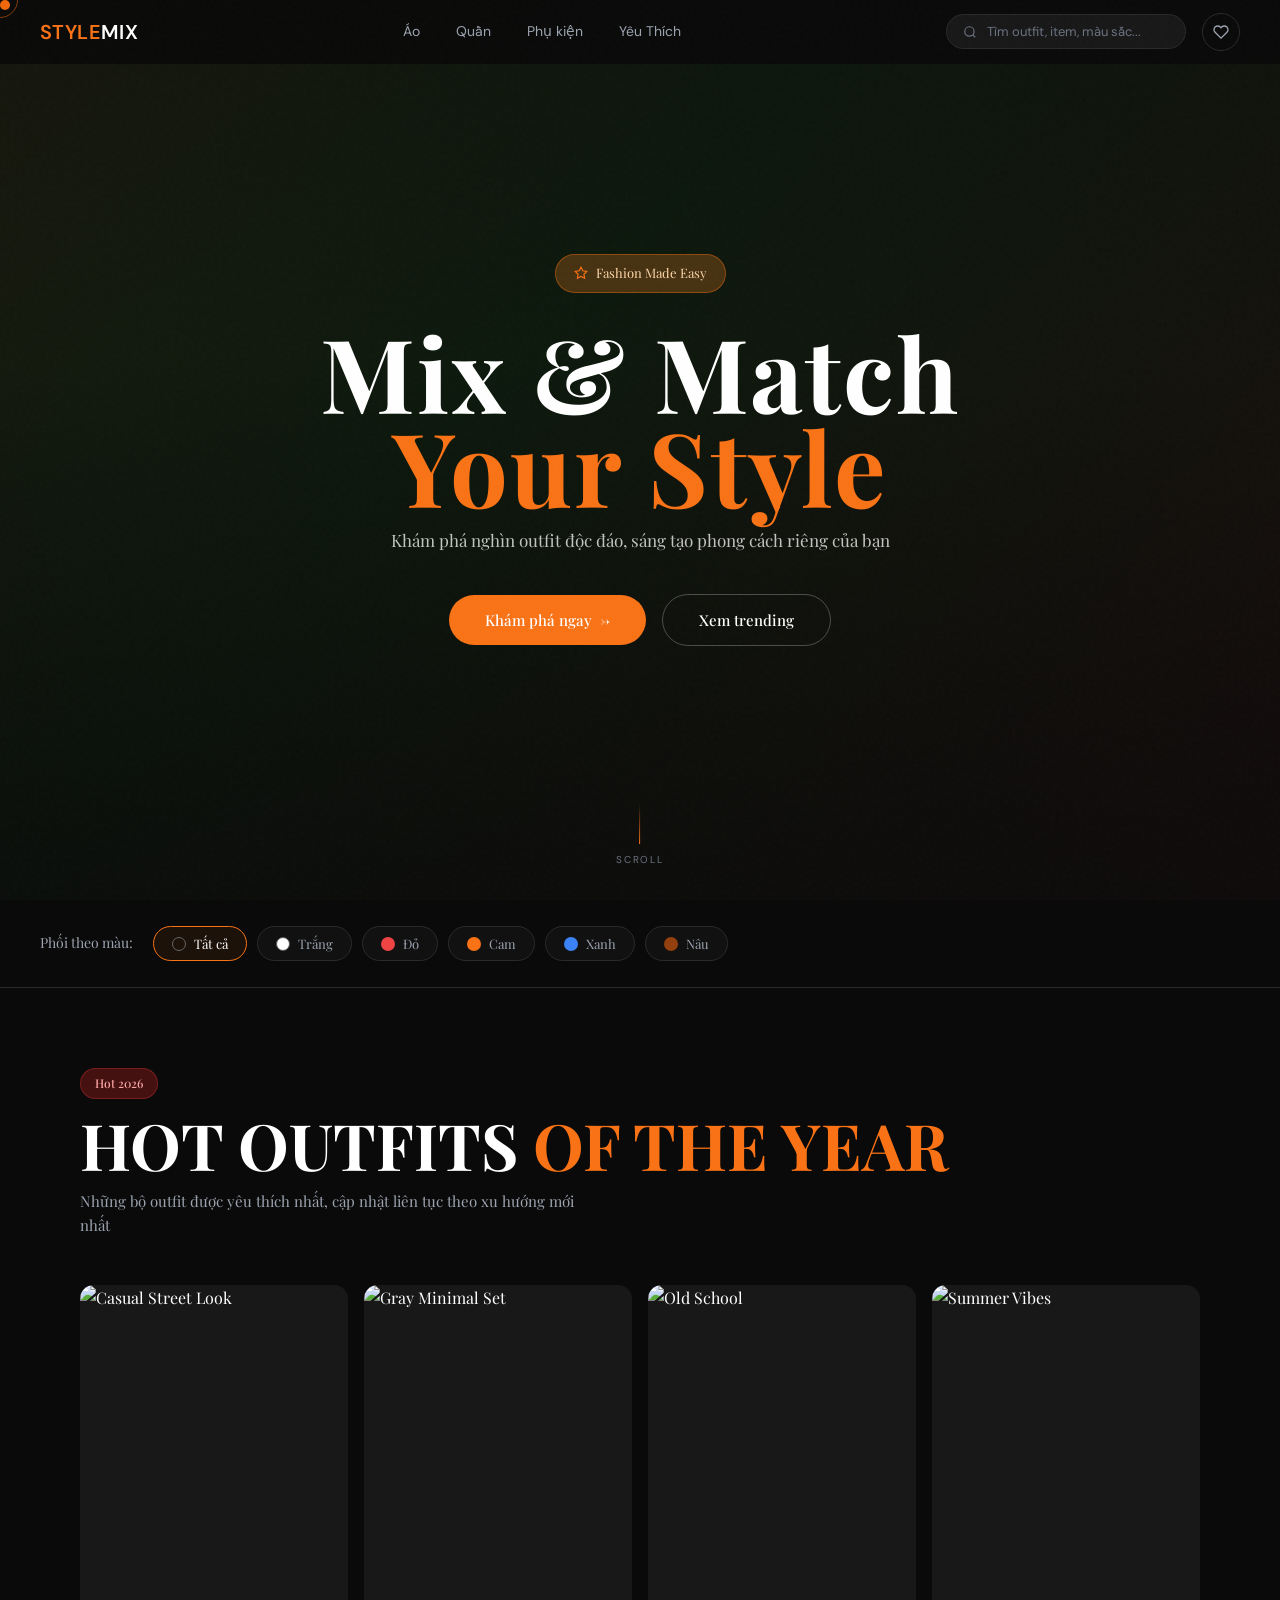
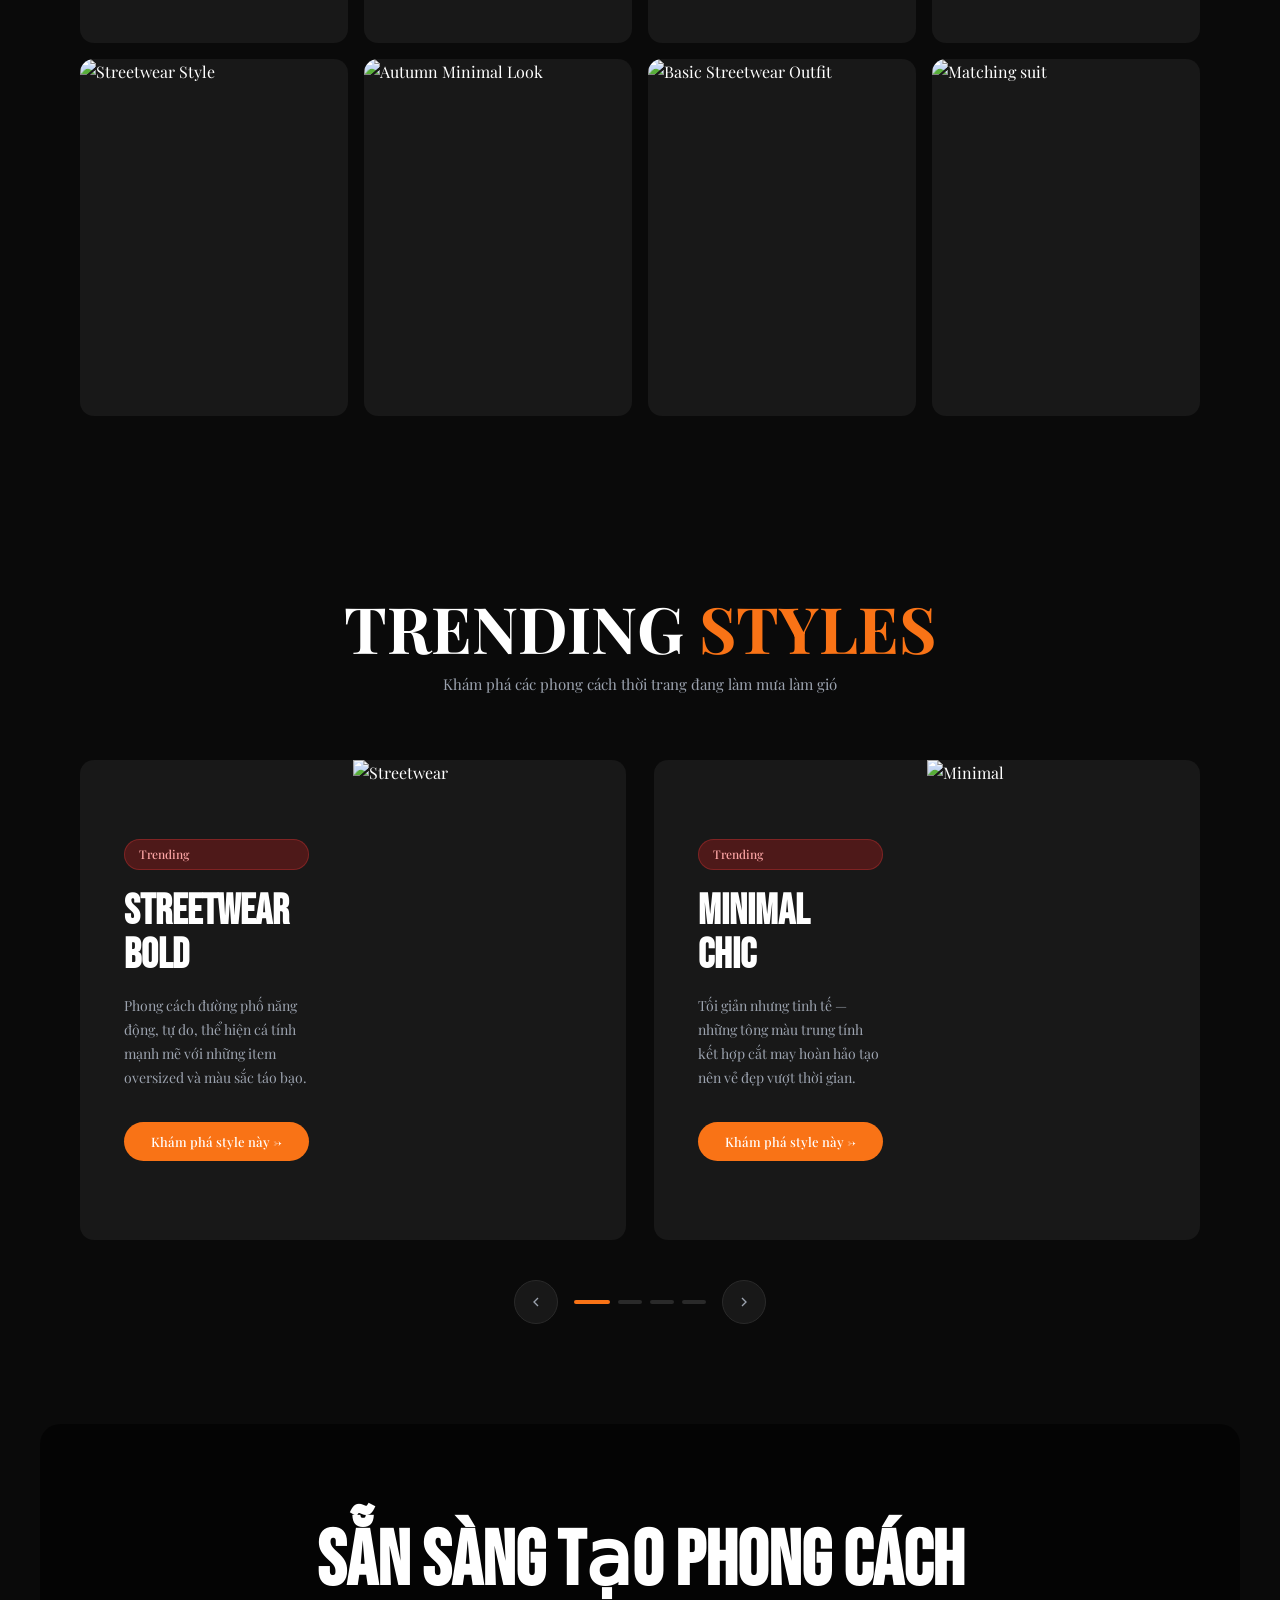
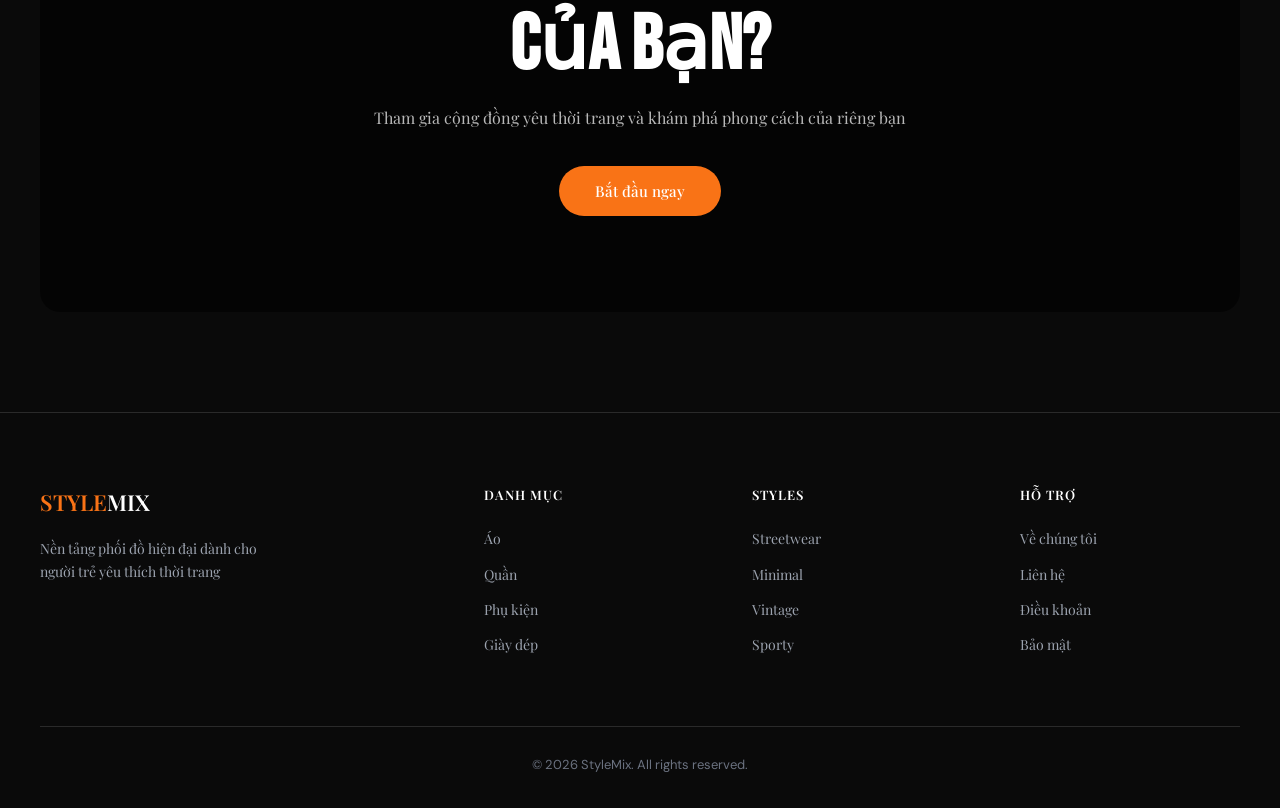
==== index.html @ b9c808af "fix: remove Hot Hits and unify catalog filtering" ====
<!DOCTYPE html>
<html lang="vi">
<head>
  <meta charset="UTF-8"/>
  <meta name="viewport" content="width=device-width, initial-scale=1.0"/>
  <title>STYLEMIX — Mix &amp; Match Your Style</title>
  <link rel="preconnect" href="https://fonts.googleapis.com"/>
  <link rel="preconnect" href="https://fonts.gstatic.com" crossorigin/>
  <link href="https://fonts.googleapis.com/css2?family=Bebas+Neue&family=Playfair+Display:ital,wght@0,400;0,700;1,400&family=DM+Sans:ital,wght@0,300;0,400;0,500;0,600;1,300&display=swap" rel="stylesheet"/>
  <link rel="stylesheet" href="./assets/css/global.css"/>
  <link rel="stylesheet" href="./assets/css/home.css"/>
</head>
<body>

  <div class="cursor" id="cursor"></div>
  <div class="cursor-follower" id="cursorFollower"></div>
  <div class="page-transition" id="pageTransition"></div>

  <div class="toast" id="toast">
    <svg width="16" height="16" fill="none" stroke="currentColor" stroke-width="2" viewBox="0 0 24 24"><polyline points="20 6 9 13 4 11"/><polyline points="4 11 9 20 20 6"/></svg>
    <span id="toastMsg">Thông báo</span>
  </div>

  <div class="modal-overlay" id="modal">
    <div class="modal">
      <div class="modal__img"><img src="" alt="" id="modalImg"/></div>
      <div class="modal__body">
        <button class="modal__close" id="modalClose">
          <svg width="16" height="16" fill="none" stroke="currentColor" stroke-width="2" viewBox="0 0 24 24"><line x1="18" y1="6" x2="6" y2="18"/><line x1="6" y1="6" x2="18" y2="18"/></svg>
        </button>
        <span class="tag tag--orange" id="modalTag"></span>
        <h2 class="modal__title" id="modalTitle"></h2>
        <p class="modal__desc" id="modalDesc"></p>
        <p class="modal__items-label">Items trong outfit</p>
        <ul class="modal__items" id="modalItems"></ul>
        <button class="btn btn--primary btn--full" id="modalSaveBtn" onclick="saveOutfitLocal(window.currentOutfit)">
          <svg width="14" height="14" fill="none" stroke="currentColor" stroke-width="2" viewBox="0 0 24 24"><path d="M19 21l-7-5-7 5V5a2 2 0 0 1 2-2h10a2 2 0 0 1 2 2z"/></svg>
          Lưu outfit này
        </button>
      </div>
    </div>
  </div>

  <nav class="nav" id="navbar">
    <a class="nav__logo" href="index.html">
      <span class="nav__logo-style">STYLE</span><span class="nav__logo-mix">MIX</span>
    </a>
    <div class="nav__links">
      <a href="./ao.html">Áo</a>
      <a href="./quan.html">Quần</a>
      <a href="./phu-kien.html">Phụ kiện</a>
      
            <a href="./yeu-thich.html">Yêu Thích</a>
    </div>
    <div class="nav__right">
      <div class="search-bar">
        <svg width="14" height="14" fill="none" stroke="currentColor" stroke-width="2" viewBox="0 0 24 24"><circle cx="11" cy="11" r="8"/><line x1="21" y1="21" x2="16.65" y2="16.65"/></svg>
        <input type="text" placeholder="Tìm outfit, item, màu sắc..."/>
      </div>
      <div class="nav__like-icon" onclick="openSavedOutfits()">
        <svg width="16" height="16" fill="none" stroke="currentColor" stroke-width="2" viewBox="0 0 24 24"><path d="M20.84 4.61a5.5 5.5 0 0 0-7.78 0L12 5.67l-1.06-1.06a5.5 5.5 0 0 0-7.78 7.78l1.06 1.06L12 21.23l7.78-7.78 1.06-1.06a5.5 5.5 0 0 0 0-7.78z"/></svg>
      </div>
    </div>
  </nav>

  <section class="hero">
    <div class="hero__bg"></div>
    <div class="hero__content">
      <div class="hero__badge reveal">
        <svg width="14" height="14" fill="none" stroke="currentColor" stroke-width="2" viewBox="0 0 24 24"><polygon points="12 2 15.09 8.26 22 9.27 17 14.14 18.18 21.02 12 17.77 5.82 21.02 7 14.14 2 9.27 8.91 8.26 12 2"/></svg>
        Fashion Made Easy
      </div>
      <h1 class="hero__title reveal" style="transition-delay:.12s">
        <span class="line-white">Mix &amp; Match</span>
        <span class="line-orange">Your Style</span>
      </h1>
      <p class="hero__sub reveal" style="transition-delay:.22s">Khám phá nghìn outfit độc đáo, sáng tạo phong cách riêng của bạn</p>
      <div class="hero__ctas reveal" style="transition-delay:.32s">
        <button class="btn btn--primary" onclick="document.getElementById('hot-outfits').scrollIntoView({behavior:'smooth'})"><span>Khám phá ngay</span><span>→</span></button>
        <button class="btn btn--ghost" onclick="document.getElementById('trending').scrollIntoView({behavior:'smooth'})">Xem trending</button>
      </div>
    </div>
    <div class="hero__scroll"><div class="hero__scroll-line"></div>Scroll</div>
  </section>

  <section class="color-filter">
    <div class="color-filter__inner reveal">
      <span class="color-filter__label">Phối theo màu:</span>
      <div class="color-filter__pills">
        <button class="color-pill active" onclick="filterColor(this,'all')"><div class="color-dot" style="background:transparent;border:1.5px solid #666"></div>Tất cả</button>
        <button class="color-pill" onclick="filterColor(this,'white')"><div class="color-dot" style="background:#fff;border:1px solid #555"></div>Trắng</button>
        <button class="color-pill" onclick="filterColor(this,'red')"><div class="color-dot" style="background:#EF4444"></div>Đỏ</button>
        <button class="color-pill" onclick="filterColor(this,'orange')"><div class="color-dot" style="background:#F97316"></div>Cam</button>
        <button class="color-pill" onclick="filterColor(this,'blue')"><div class="color-dot" style="background:#3B82F6"></div>Xanh</button>
        <button class="color-pill" onclick="filterColor(this,'brown')"><div class="color-dot" style="background:#92400E"></div>Nâu</button>
      </div>
    </div>
  </section>

  <section class="hot-outfits" id="hot-outfits">
    <div class="section-inner">
      <div class="hot-outfits__header reveal">
        <span class="tag tag--red">Hot 2026</span>
        <h2 class="section-title" style="margin-top:14px">Hot Outfits <span class="accent">of the Year</span></h2>
        <p class="section-sub">Những bộ outfit được yêu thích nhất, cập nhật liên tục theo xu hướng mới nhất</p>
      </div>
      <div class="outfit-grid" id="outfitGrid"></div>

    </div>
  </section>

  <section class="trending" id="trending">
    <div class="section-inner">
      <div class="trending__header reveal">
        <h2 class="section-title">Trending <span class="accent">Styles</span></h2>
        <p class="trending__sub">Khám phá các phong cách thời trang đang làm mưa làm gió</p>
      </div>
      <div class="trending__slider reveal">
        <div class="trending__track" id="trendingTrack">
          <div class="trending__slide">
            <div class="slide__content"><span class="tag tag--red">Trending</span><h3 class="slide__title">STREETWEAR<br/>BOLD</h3><p class="slide__desc">Phong cách đường phố năng động, tự do, thể hiện cá tính mạnh mẽ với những item oversized và màu sắc táo bạo.</p><button class="btn btn--sm" onclick="openStyleModal('streetwear')">Khám phá style này →</button></div>
            <div class="slide__img"><img src="https://cdn.tcdulichtphcm.vn/upload/4-2024/images/2024-11-28/1732785817-gu-thoi-trang-cua-son-tung-11.jpg" alt="Streetwear" loading="lazy"/></div>
          </div>
          <div class="trending__slide">
            <div class="slide__content"><span class="tag tag--red">Trending</span><h3 class="slide__title">MINIMAL<br/>CHIC</h3><p class="slide__desc">Tối giản nhưng tinh tế — những tông màu trung tính kết hợp cắt may hoàn hảo tạo nên vẻ đẹp vượt thời gian.</p><button class="btn btn--sm" onclick="openStyleModal('minimal')">Khám phá style này →</button></div>
            <div class="slide__img"><img src="https://www.stylebysavina.com/wp-content/uploads/2023/09/minimal-style.jpg" alt="Minimal" loading="lazy"/></div>
          </div>
          <div class="trending__slide">
            <div class="slide__content"><span class="tag tag--red">Trending</span><h3 class="slide__title">VINTAGE<br/>REVIVAL</h3><p class="slide__desc">Phong cách vintage hoài cổ trở lại mạnh mẽ với các hoạ tiết retro và chất liệu denim cổ điển đầy cuốn hút.</p><button class="btn btn--sm" onclick="openStyleModal('vintage')">Khám phá style này →</button></div>
            <div class="slide__img"><img src="https://media.routine.vn/prod/media/phong-cach-vintage-la-gi-2.webp" alt="Vintage" loading="lazy"/></div>
          </div>
          <div class="trending__slide">
            <div class="slide__content"><span class="tag tag--red">Trending</span><h3 class="slide__title">SPORTY<br/>LUXE</h3><p class="slide__desc">Kết hợp giữa phong cách thể thao hiện đại và luxury fashion — năng động nhưng vẫn sang trọng mọi lúc mọi nơi.</p><button class="btn btn--sm" onclick="openStyleModal('sporty')">Khám phá style này →</button></div>
            <div class="slide__img"><img src="https://down-vn.img.susercontent.com/file/vn-11134207-7r98o-m0bd0srefogf1f.webp" alt="Sporty" loading="lazy"/></div>
          </div>
        </div>
      </div>
      <div class="slider-controls reveal">
        <button class="slider-btn" onclick="slideMove(-1)"><svg width="16" height="16" fill="none" stroke="currentColor" stroke-width="2" viewBox="0 0 24 24"><polyline points="15 18 9 12 15 6"/></svg></button>
        <div class="slider-dots" id="sliderDots"></div>
        <button class="slider-btn" onclick="slideMove(1)"><svg width="16" height="16" fill="none" stroke="currentColor" stroke-width="2" viewBox="0 0 24 24"><polyline points="9 18 15 12 9 6"/></svg></button>
      </div>
    </div>
  </section>

  <div class="cta-banner">
    <div class="cta-banner__bg"></div>
    <div class="cta-banner__content reveal">
      <h2 class="cta-banner__title">Sẵn sàng tạo <span class="accent">phong cách</span><br/>của bạn?</h2>
      <p class="cta-banner__desc">Tham gia cộng đồng yêu thời trang và khám phá phong cách của riêng bạn</p>
      <button class="btn btn--primary" onclick="showToast('Chào mừng bạn đến với StyleMix!')"><span>Bắt đầu ngay</span></button>
    </div>
  </div>

  <footer class="footer" style="margin-top:100px">
    <div class="footer__inner">
      <div class="footer__grid reveal">
        <div><div class="footer__logo"><span class="accent">STYLE</span>MIX</div><p class="footer__tagline">Nền tảng phối đồ hiện đại dành cho người trẻ yêu thích thời trang</p></div>
        <div class="footer__col"><h4>Danh mục</h4><a href="./ao.html">Áo</a><a href="./quan.html">Quần</a><a href="./phu-kien.html">Phụ kiện</a><a href="#">Giày dép</a></div>
        <div class="footer__col"><h4>Styles</h4><a href="#">Streetwear</a><a href="#">Minimal</a><a href="#">Vintage</a><a href="#">Sporty</a></div>
        <div class="footer__col"><h4>Hỗ trợ</h4><a href="#">Về chúng tôi</a><a href="#">Liên hệ</a><a href="#">Điều khoản</a><a href="#">Bảo mật</a></div>
      </div>
      <div class="footer__bottom">© 2026 StyleMix. All rights reserved.</div>
    </div>
  </footer>

  <script src="./assets/js/catalog-filter.js"></script>
  <script src="./assets/js/global.js"></script>
  <script src="./assets/js/home.js"></script>
</body>
</html>
---- assets/css/global.css ----
/* =============================================================
   STYLEMIX — assets/css/global.css
   Shared variables, reset, and base components
   ============================================================= */

/* ── Google Fonts (imported via HTML <link>) ──────────────── */

/* ── CSS Variables ────────────────────────────────────────── */
:root {
    /* Colors */
    --color-orange: #F97316;
    --color-orange-light: #FB923C;
    --color-orange-dark: #EA580C;
    --color-red-tag: rgba(180, 30, 30, 0.35);

    /* Backgrounds */
    --color-bg: #0A0A0A;
    --color-bg-2: #111111;
    --color-bg-3: #181818;
    --color-bg-card: #1C1C1C;

    /* Text */
    --color-text: #FFFFFF;
    --color-text-muted: #9CA3AF;
    --color-text-dim: #6B7280;

    /* Borders */
    --color-border: #2A2A2A;
    --color-border-light: #333333;

    /* Radius */
    --radius-sm: 8px;
    --radius-md: 14px;
    --radius-lg: 20px;
    --radius-full: 9999px;

    /* Spacing */
    --nav-height: 64px;
    --section-px: 40px;
    --max-width: 1280px;

    /* Transitions */
    --ease-out: cubic-bezier(0.25, 0.46, 0.45, 0.94);
}

/* ── Reset ────────────────────────────────────────────────── */
*,
*::before,
*::after {
    margin: 0;
    padding: 0;
    box-sizing: border-box;
}

html {
    scroll-behavior: smooth;
    -webkit-text-size-adjust: 100%;
}

body {
    background: var(--color-bg);
    color: var(--color-text);
    font-family: 'DM Sans', sans-serif;
    font-size: 16px;
    line-height: 1.6;
    overflow-x: hidden;
    cursor: none;
    -webkit-font-smoothing: antialiased;
}

img,
video {
    max-width: 100%;
    height: auto;
    display: block;
}

a {
    color: inherit;
    text-decoration: none;
}

button {
    font-family: inherit;
}

ul,
ol {
    list-style: none;
}

/* ── Noise texture overlay ────────────────────────────────── */
body::before {
    content: '';
    position: fixed;
    inset: 0;
    background-image: url("data:image/svg+xml,%3Csvg viewBox='0 0 256 256' xmlns='http://www.w3.org/2000/svg'%3E%3Cfilter id='n'%3E%3CfeTurbulence type='fractalNoise' baseFrequency='0.9' numOctaves='4' stitchTiles='stitch'/%3E%3C/filter%3E%3Crect width='100%25' height='100%25' filter='url(%23n)'/%3E%3C/svg%3E");
    opacity: 0.022;
    pointer-events: none;
    z-index: 9990;
}

/* ── Custom Cursor ────────────────────────────────────────── */
.cursor {
    position: fixed;
    width: 10px;
    height: 10px;
    background: var(--color-orange);
    border-radius: 50%;
    pointer-events: none;
    z-index: 9999;
    will-change: transform;
    mix-blend-mode: difference;
}

.cursor-follower {
    position: fixed;
    width: 36px;
    height: 36px;
    border: 1.5px solid rgba(249, 115, 22, 0.5);
    border-radius: 50%;
    pointer-events: none;
    z-index: 9998;
    will-change: transform;
    transition: opacity 0.3s;
}

/* ── Page Transition ──────────────────────────────────────── */
.page-transition {
    position: fixed;
    inset: 0;
    background: var(--color-bg);
    z-index: 8000;
    transform: scaleY(0);
    transform-origin: bottom;
    pointer-events: none;
    transition: transform 0.45s var(--ease-out);
}

/* ── Toast ────────────────────────────────────────────────── */
.toast {
    position: fixed;
    bottom: 30px;
    right: 30px;
    background: var(--color-bg-3);
    border: 1px solid var(--color-orange);
    border-radius: var(--radius-md);
    padding: 14px 22px;
    font-size: 14px;
    color: var(--color-text);
    z-index: 7000;
    display: flex;
    align-items: center;
    gap: 10px;
    opacity: 0;
    transform: translateY(16px);
    transition: opacity 0.3s, transform 0.3s;
    pointer-events: none;
}

.toast.show {
    opacity: 1;
    transform: translateY(0);
    pointer-events: all;
}

.toast svg {
    color: var(--color-orange);
    flex-shrink: 0;
}

/* ── Scroll Reveal Animations ─────────────────────────────── */
.reveal {
    opacity: 0;
    transform: translateY(36px);
    transition: opacity 0.65s ease, transform 0.65s ease;
}

.reveal.visible {
    opacity: 1;
    transform: translateY(0);
    font-family: 'Playfair Display', serif;
}

.reveal-left {
    opacity: 0;
    transform: translateX(-48px);
    transition: opacity 0.65s ease, transform 0.65s ease;
}

.reveal-left.visible {
    opacity: 1;
    transform: translateX(0);
}

.reveal-right {
    opacity: 0;
    transform: translateX(48px);
    transition: opacity 0.65s ease, transform 0.65s ease;
}

.reveal-right.visible {
    opacity: 1;
    transform: translateX(0);
}

.reveal-scale {
    opacity: 0;
    transform: scale(0.93);
    transition: opacity 0.65s ease, transform 0.65s ease;
}

.reveal-scale.visible {
    opacity: 1;
    transform: scale(1);
}

/* ── Navigation ───────────────────────────────────────────── */
.nav {
    position: fixed;
    top: 0;
    left: 0;
    right: 0;
    z-index: 1000;
    height: var(--nav-height);
    padding: 0 var(--section-px);
    display: flex;
    align-items: center;
    justify-content: space-between;
    background: rgba(10, 10, 10, 0.88);
    backdrop-filter: blur(18px);
    -webkit-backdrop-filter: blur(18px);
    border-bottom: 1px solid transparent;
    transition: border-color 0.3s;
}

.nav.scrolled {
    border-bottom-color: var(--color-border);
}

.nav__logo {
    font-size: 20px;
    font-weight: 600;
    letter-spacing: 0.02em;
    cursor: pointer;
    display: flex;
}

.nav__logo-style {
    color: var(--color-orange);
}

.nav__logo-mix {
    color: var(--color-text);
}

.nav__links {
    display: flex;
    gap: 36px;
}

.nav__links a {
    color: var(--color-text-muted);
    font-size: 14px;
    font-weight: 400;
    transition: color 0.25s;
    position: relative;
}

.nav__links a::after {
    content: '';
    position: absolute;
    bottom: -4px;
    left: 0;
    width: 0;
    height: 1px;
    background: var(--color-orange);
    transition: width 0.3s;
}

.nav__links a:hover,
.nav__links a.active {
    color: var(--color-text);
}

.nav__links a:hover::after,
.nav__links a.active::after {
    width: 100%;
}

.nav__right {
    display: flex;
    align-items: center;
    gap: 16px;
}

.search-bar {
    display: flex;
    align-items: center;
    gap: 10px;
    background: var(--color-bg-3);
    border: 1px solid var(--color-border);
    border-radius: var(--radius-full);
    padding: 8px 16px;
    width: 240px;
    transition: border-color 0.25s, width 0.35s;
}

.search-bar:focus-within {
    border-color: var(--color-orange);
    width: 280px;
}

.search-bar svg {
    color: var(--color-text-dim);
    flex-shrink: 0;
}

.search-bar input {
    background: none;
    border: none;
    outline: none;
    color: var(--color-text);
    font-size: 13px;
    font-family: inherit;
    width: 100%;
}

.search-bar input::placeholder {
    color: var(--color-text-dim);
}

.nav__icon {
    width: 38px;
    height: 38px;
    display: flex;
    align-items: center;
    justify-content: center;
    border-radius: 50%;
    border: 1px solid var(--color-border);
    color: var(--color-text-muted);
    cursor: pointer;
    transition: all 0.25s;
}

.nav__icon:hover {
    border-color: var(--color-orange);
    color: var(--color-orange);
    background: rgba(249, 115, 22, 0.08);
}

/* ── Buttons ──────────────────────────────────────────────── */
.btn {
    display: inline-flex;
    align-items: center;
    justify-content: center;
    gap: 8px;
    font-family: inherit;
    font-weight: 500;
    cursor: pointer;
    border: none;
    border-radius: var(--radius-full);
    transition: all 0.3s;
    position: relative;
    overflow: hidden;
    white-space: nowrap;
}

.btn--primary {
    background: var(--color-orange);
    color: #fff;
    padding: 15px 36px;
    font-size: 15px;
}

.btn--primary::before {
    content: '';
    position: absolute;
    inset: 0;
    background: var(--color-orange-dark);
    transform: translateX(-100%);
    transition: transform 0.35s;
}

.btn--primary>* {
    position: relative;
    z-index: 1;
}

.btn--primary:hover::before {
    transform: translateX(0);
}

.btn--primary:hover {
    transform: translateY(-2px);
    box-shadow: 0 12px 40px rgba(249, 115, 22, 0.4);
}

.btn--ghost {
    background: transparent;
    color: var(--color-text);
    padding: 15px 36px;
    font-size: 15px;
    border: 1.5px solid rgba(255, 255, 255, 0.25);
}

.btn--ghost:hover {
    border-color: var(--color-orange);
    color: var(--color-orange);
    background: rgba(249, 115, 22, 0.08);
}

.btn--outline {
    background: transparent;
    color: var(--color-text);
    padding: 13px 32px;
    font-size: 14px;
    border: 1.5px solid var(--color-border);
}

.btn--outline:hover {
    border-color: var(--color-orange);
    color: var(--color-orange);
    background: rgba(249, 115, 22, 0.06);
}

.btn--sm {
    background: var(--color-orange);
    color: #fff;
    padding: 11px 24px;
    font-size: 13px;
}

.btn--sm:hover {
    background: var(--color-orange-dark);
    transform: translateY(-2px);
    box-shadow: 0 8px 24px rgba(249, 115, 22, 0.35);
}

.btn--full {
    width: 100%;
}

/* ── Tags / Pills ─────────────────────────────────────────── */
.tag {
    display: inline-flex;
    align-items: center;
    gap: 6px;
    font-size: 12px;
    font-weight: 500;
    padding: 5px 14px;
    border-radius: var(--radius-full);
}

.tag--orange {
    background: rgba(249, 115, 22, 0.15);
    border: 1px solid rgba(249, 115, 22, 0.35);
    color: var(--color-orange-light);
}

.tag--red {
    background: rgba(180, 30, 30, 0.35);
    border: 1px solid rgba(200, 50, 50, 0.4);
    color: #FCA5A5;
}

.tag--dark {
    background: rgba(60, 35, 15, 0.7);
    border: 1px solid rgba(120, 70, 30, 0.5);
    color: #D4A07A;
}

/* ── Section Utilities ────────────────────────────────────── */
.section-inner {
    max-width: var(--max-width);
    margin: 0 auto;
    padding: 0 var(--section-px);
}

.section-title {
    font-family: 'Playfair Display', serif;
    font-size: clamp(30px, 5vw, 72px);
    line-height: 1;
    margin-bottom: 12px;
    text-transform: uppercase
}

.section-title .accent {
    color: var(--color-orange);
}

.section-sub {
    font-size: 15px;
    color: var(--color-text-muted);
    font-weight: 300;
    max-width: 520px;
}

/* ── Outfit Card ──────────────────────────────────────────── */
.outfit-card {
    border-radius: var(--radius-md);
    overflow: hidden;
    position: relative;
    aspect-ratio: 3 / 4;
    cursor: pointer;
    background: var(--color-bg-3);
}

.outfit-card__img {
    width: 100%;
    height: 100%;
    object-fit: cover;
    transition: transform 0.6s var(--ease-out);
}

.outfit-card:hover .outfit-card__img {
    transform: scale(1.07);
}

.outfit-card__overlay {
    position: absolute;
    inset: 0;
    background: linear-gradient(to top, rgba(0, 0, 0, 0.82) 0%, transparent 58%);
    opacity: 0;
    transition: opacity 0.35s;
    display: flex;
    flex-direction: column;
    justify-content: flex-end;
    padding: 20px;
    gap: 4px;
}

.outfit-card:hover .outfit-card__overlay {
    opacity: 1;
}

.outfit-card__tag {
    display: inline-block;
    background: rgba(249, 115, 22, 0.3);
    border: 1px solid rgba(249, 115, 22, 0.5);
    color: #FED7AA;
    font-size: 11px;
    padding: 3px 10px;
    border-radius: var(--radius-full);
    width: fit-content;
}

.outfit-card__name {
    font-size: 14px;
    font-weight: 500;
    color: #fff;
    transform: translateY(10px);
    transition: transform 0.3s 0.05s;
}

.outfit-card:hover .outfit-card__tag,
.outfit-card:hover .outfit-card__name {
    transform: translateY(0);
}

.outfit-card__like {
    position: absolute;
    top: 14px;
    right: 14px;
    width: 34px;
    height: 34px;
    background: rgba(0, 0, 0, 0.55);
    border-radius: 50%;
    display: flex;
    align-items: center;
    justify-content: center;
    cursor: pointer;
    opacity: 0;
    transform: scale(0.8);
    transition: all 0.25s;
    border: 1px solid rgba(255, 255, 255, 0.12);
}

.outfit-card:hover .outfit-card__like {
    opacity: 1;
    transform: scale(1);
}

.outfit-card__like:hover {
    background: rgba(249, 115, 22, 0.6);
    border-color: var(--color-orange);
}

.outfit-card__like.liked svg {
    fill: var(--color-orange);
    stroke: var(--color-orange);
}

/* ── Modal ────────────────────────────────────────────────── */
.modal-overlay {
    position: fixed;
    inset: 0;
    background: rgba(0, 0, 0, 0.88);
    z-index: 2000;
    display: flex;
    align-items: center;
    justify-content: center;
    padding: 20px;
    opacity: 0;
    pointer-events: none;
    transition: opacity 0.35s;
    backdrop-filter: blur(10px);
}

.modal-overlay.open {
    opacity: 1;
    pointer-events: all;
}

.modal {
    background: var(--color-bg-2);
    border: 1px solid var(--color-border);
    border-radius: var(--radius-lg);
    width: min(900px, 100%);
    max-height: 90vh;
    overflow-y: auto;
    display: grid;
    grid-template-columns: 1fr 1fr;
    position: relative;
    transform: scale(0.92) translateY(16px);
    transition: transform 0.35s var(--ease-out);
}

.modal-overlay.open .modal {
    transform: scale(1) translateY(0);
}

.modal__img {
    border-radius: var(--radius-lg) 0 0 var(--radius-lg);
    overflow: hidden;
    min-height: 480px;
}

.modal__img img {
    width: 100%;
    height: 100%;
    object-fit: cover;
}

.modal__body {
    padding: 44px 40px;
    display: flex;
    flex-direction: column;
}

.modal__close {
    position: absolute;
    top: 16px;
    right: 16px;
    width: 36px;
    height: 36px;
    background: var(--color-bg-3);
    border: 1px solid var(--color-border);
    border-radius: 50%;
    display: flex;
    align-items: center;
    justify-content: center;
    cursor: pointer;
    transition: all 0.25s;
    color: var(--color-text-muted);
}

.modal__close:hover {
    border-color: var(--color-orange);
    color: var(--color-orange);
}

.modal__title {
    font-family: 'Playfair Display', serif;
    font-size: 38px;
    line-height: 1.1;
    margin: 16px 0 12px;
}

.modal__desc {
    font-size: 14px;
    color: var(--color-text-muted);
    line-height: 1.75;
    font-weight: 300;
    margin-bottom: 28px;
}

.modal__items-label {
    font-size: 11px;
    color: var(--color-text-dim);
    text-transform: uppercase;
    letter-spacing: 0.12em;
    margin-bottom: 12px;
}

.modal__items {
    display: flex;
    flex-direction: column;
    gap: 10px;
    margin-bottom: 32px;
}

.modal__item {
    display: flex;
    align-items: center;
    gap: 10px;
    font-size: 13px;
    color: var(--color-text-muted);
}

.modal__item::before {
    content: '';
    width: 6px;
    height: 6px;
    background: var(--color-orange);
    border-radius: 50%;
    flex-shrink: 0;
}

/* ── Footer ───────────────────────────────────────────────── */
.footer {
    background: var(--color-bg);
    padding: 72px var(--section-px) 32px;
    border-top: 1px solid var(--color-border);
}

.footer__inner {
    max-width: 1200px;
    margin: 0 auto;
}

.footer__grid {
    display: grid;
    grid-template-columns: 1.8fr 1fr 1fr 1fr;
    gap: 48px;
    margin-bottom: 56px;
}

.footer__logo {
    font-size: 22px;
    font-weight: 600;
    margin-bottom: 16px;
    display: flex;
}

.footer__logo .accent {
    color: var(--color-orange);
}

.footer__tagline {
    font-size: 14px;
    color: var(--color-text-muted);
    line-height: 1.7;
    font-weight: 300;
    max-width: 240px;
}

.footer__col h4 {
    font-size: 13px;
    font-weight: 600;
    text-transform: uppercase;
    letter-spacing: 0.08em;
    color: var(--color-text);
    margin-bottom: 22px;
}

.footer__col a {
    display: block;
    font-size: 14px;
    color: var(--color-text-muted);
    margin-bottom: 13px;
    font-weight: 300;
    transition: color 0.25s;
}

.footer__col a:hover {
    color: var(--color-text);
}

.footer__bottom {
    border-top: 1px solid var(--color-border);
    padding-top: 28px;
    text-align: center;
    font-size: 13px;
    color: var(--color-text-dim);
}

/* ── Responsive ───────────────────────────────────────────── */
@media (max-width: 1024px) {
    .footer__grid {
        grid-template-columns: 1fr 1fr;
    }

    .modal {
        grid-template-columns: 1fr;
    }

    .modal__img {
        border-radius: var(--radius-lg) var(--radius-lg) 0 0;
        min-height: 320px;
    }
}

@media (max-width: 768px) {
    :root {
        --section-px: 20px;
    }

    .nav__links {
        display: none;
    }

    .search-bar {
        width: 180px;
    }

    .footer__grid {
        grid-template-columns: 1fr;
    }
}
/* ── Like Badge on nav ────────────────────────────────────── */
.nav__like-icon {
    width: 38px; height: 38px;
    display: flex; align-items: center; justify-content: center;
    border-radius: 50%;
    border: 1px solid var(--color-border);
    color: var(--color-text-muted);
    cursor: pointer;
    transition: all 0.25s;
    position: relative;
}
.nav__like-icon:hover {
    border-color: var(--color-orange);
    color: var(--color-orange);
    background: rgba(249,115,22,0.08);
}
.like-badge {
    position: absolute; top: -6px; right: -6px;
    width: 18px; height: 18px;
    background: var(--color-orange);
    color: #fff;
    font-size: 10px; font-weight: 700;
    border-radius: 50%;
    display: flex; align-items: center; justify-content: center;
    line-height: 1;
}

/* ── Filter Chip Bar ──────────────────────────────────────── */
.color-filter-bar {
    padding: 14px var(--section-px) 0;
    border-bottom: 1px solid var(--color-border);
}
.color-filter-bar__inner {
    max-width: var(--max-width);
    margin: 0 auto;
    display: flex;
    align-items: center;
    gap: 8px;
    flex-wrap: wrap;
    padding-bottom: 14px;
}
.color-filter-bar__label {
    font-size: 12px;
    color: var(--color-text-dim);
    text-transform: uppercase;
    letter-spacing: 0.08em;
    margin-right: 4px;
    flex-shrink: 0;
}
.filter-chips-scroll {
    display: flex; gap: 8px; flex-wrap: wrap;
}
#colorFilterBar {
    display: flex; gap: 8px; flex-wrap: wrap;
}
.filter-chip {
    display: inline-flex;
    align-items: center;
    gap: 7px;
    background: var(--color-bg-3);
    border: 1px solid var(--color-border);
    border-radius: var(--radius-full);
    padding: 7px 14px;
    font-size: 12px;
    font-family: inherit;
    color: var(--color-text-muted);
    cursor: pointer;
    transition: all 0.2s;
    white-space: nowrap;
}
.filter-chip:hover {
    border-color: var(--color-orange);
    color: var(--color-text);
}
.filter-chip.active {
    background: rgba(249,115,22,0.12);
    border-color: var(--color-orange);
    color: var(--color-orange);
    font-weight: 500;
}
.filter-chip__dot {
    width: 12px; height: 12px;
    border-radius: 50%;
    flex-shrink: 0;
    display: inline-block;
}

/* ── Modal Save Button saved state ───────────────────────── */
.btn--primary.saved {
    background: rgba(249,115,22,0.12) !important;
    border: 1px solid var(--color-orange) !important;
    color: var(--color-orange) !important;
}
.btn--primary.saved::before { display: none; }

/* ── outfit-card__like always visible on mobile ───────────── */
@media (max-width: 768px) {
    .outfit-card__like { opacity: 1 !important; transform: scale(1) !important; }
}

.catalog-message{grid-column:1/-1;padding:32px 16px;text-align:center;color:var(--color-text-muted)}
.catalog-message .btn{margin-top:16px}
[hidden]{display:none!important}
---- assets/css/home.css ----
/* =============================================================
   STYLEMIX — assets/css/home.css
   Styles specific to index.html (homepage)
   ============================================================= */

/* ── Hero ─────────────────────────────────────────────────── */
.hero {
    height: 100vh;
    position: relative;
    display: flex;
    align-items: center;
    justify-content: center;
    overflow: hidden;
}

.hero__bg {
    position: absolute;
    inset: 0;
    background: linear-gradient(135deg, #1a1a0e 0%, #0d1a0d 40%, #1a0d0d 100%);
    z-index: 0;
}

.hero__bg::before {
    content: '';
    position: absolute;
    inset: 0;
    background: url('https://assets.vogue.com/photos/615cb9788b6ad31d46ef2976/master/w_2560%2Cc_limit/00_story.jpg') center / cover no-repeat;
    opacity: 0.35;
}

.hero__bg::after {
    content: '';
    position: absolute;
    inset: 0;
    background: linear-gradient(to bottom, rgba(10, 10, 10, 0.25) 0%, rgba(10, 10, 10, 0.05) 40%, rgba(10, 10, 10, 0.75) 100%);
}

.hero__content {
    position: relative;
    z-index: 1;
    text-align: center;
    max-width: 900px;
    padding: 0 24px;
}

.hero__badge {
    display: inline-flex;
    align-items: center;
    gap: 8px;
    background: rgba(180, 100, 30, 0.35);
    border: 1px solid rgba(249, 115, 22, 0.4);
    border-radius: var(--radius-full);
    padding: 8px 18px;
    font-size: 13px;
    color: #FED7AA;
    margin-bottom: 32px;
    backdrop-filter: blur(8px);
}

.hero__badge svg {
    color: var(--color-orange);
}

.hero__title {
    font-family: 'Bebas Neue', sans-serif;
    font-size: clamp(72px, 8vw, 140px);
    line-height: 0.92;
    letter-spacing: 0.02em;
    margin-bottom: 14px;
}

.hero__title .line-white {
    color: #fff;
    display: block;
}

.hero__title .line-orange {
    color: var(--color-orange);
    display: block;
}

.hero__sub {
    font-size: 17px;
    color: rgba(255, 255, 255, 0.75);
    line-height: 1.6;
    max-width: 500px;
    margin: 0 auto 40px;
    font-weight: 300;
}

.hero__ctas {
    display: flex;
    align-items: center;
    justify-content: center;
    gap: 16px;
    flex-wrap: wrap;
}

.hero__scroll {
    position: absolute;
    bottom: 32px;
    left: 50%;
    transform: translateX(-50%);
    z-index: 1;
    display: flex;
    flex-direction: column;
    align-items: center;
    gap: 8px;
    color: var(--color-text-dim);
    font-size: 10px;
    letter-spacing: 0.18em;
    text-transform: uppercase;
}

.hero__scroll-line {
    width: 1px;
    height: 40px;
    background: linear-gradient(to bottom, transparent, var(--color-orange));
    animation: scrollPulse 1.8s ease infinite;
}

@keyframes scrollPulse {

    0%,
    100% {
        opacity: 0.3;
        transform: scaleY(0.5);
        transform-origin: top;
    }

    50% {
        opacity: 1;
        transform: scaleY(1);
    }
}

/* ── Color Filter Bar ─────────────────────────────────────── */
.color-filter {
    background: var(--color-bg);
    padding: 26px var(--section-px);
    border-bottom: 1px solid var(--color-border);
}

.color-filter__inner {
    max-width: var(--max-width);
    margin: 0 auto;
    display: flex;
    align-items: center;
    gap: 20px;
    flex-wrap: wrap;
}

.color-filter__label {
    font-size: 14px;
    color: var(--color-text-muted);
    white-space: nowrap;
}

.color-filter__pills {
    display: flex;
    gap: 10px;
    flex-wrap: wrap;
}

.color-pill {
    display: flex;
    align-items: center;
    gap: 8px;
    padding: 8px 18px;
    border-radius: var(--radius-full);
    border: 1.5px solid var(--color-border);
    background: var(--color-bg-2);
    cursor: pointer;
    font-size: 13px;
    color: var(--color-text-muted);
    transition: all 0.25s;
    font-family: inherit;
}

.color-pill:hover,
.color-pill.active {
    border-color: var(--color-orange);
    color: var(--color-text);
    background: rgba(249, 115, 22, 0.08);
}

.color-dot {
    width: 14px;
    height: 14px;
    border-radius: 50%;
    flex-shrink: 0;
}

/* ── Hot Outfits Section ──────────────────────────────────── */
.hot-outfits {
    padding: 80px var(--section-px);
}

.hot-outfits__header {
    margin-bottom: 48px;
}

.outfit-grid {
    display: grid;
    grid-template-columns: repeat(4, 1fr);
    gap: 16px;
}

.view-more {
    text-align: center;
    margin-top: 48px;
}

/* ── Trending Slider ──────────────────────────────────────── */
.trending {
    padding: 100px var(--section-px);
}

.trending__header {
    text-align: center;
    margin-bottom: 64px;
}

.trending__sub {
    font-size: 15px;
    color: var(--color-text-muted);
    font-weight: 300;
    margin-top: 10px;
}

.trending__slider {
    position: relative;
    overflow: hidden;
}

.trending__track {
    display: flex;
    gap: 28px;
    transition: transform 0.5s var(--ease-out);
}

.trending__slide {
    flex: 0 0 calc(50% - 14px);
    display: grid;
    grid-template-columns: 1fr 1fr;
    border-radius: var(--radius-md);
    overflow: hidden;
    min-height: 480px;
    background: var(--color-bg-3);
}

.slide__content {
    padding: 48px 44px;
    display: flex;
    flex-direction: column;
    justify-content: center;
}

.slide__title {
    font-family: 'Bebas Neue', sans-serif;
    font-size: 42px;
    line-height: 1.05;
    margin: 20px 0 16px;
    color: #fff;
}

.slide__desc {
    font-size: 14px;
    color: var(--color-text-muted);
    line-height: 1.7;
    font-weight: 300;
    margin-bottom: 32px;
}

.slide__img {
    overflow: hidden;
}

.slide__img img {
    width: 100%;
    height: 100%;
    object-fit: cover;
    transition: transform 0.6s ease;
}

.trending__slide:hover .slide__img img {
    transform: scale(1.05);
}

.slider-controls {
    display: flex;
    align-items: center;
    justify-content: center;
    gap: 16px;
    margin-top: 40px;
}

.slider-btn {
    width: 44px;
    height: 44px;
    border-radius: 50%;
    background: var(--color-bg-3);
    border: 1px solid var(--color-border);
    color: var(--color-text-muted);
    cursor: pointer;
    display: flex;
    align-items: center;
    justify-content: center;
    transition: all 0.25s;
}

.slider-btn:hover {
    border-color: var(--color-orange);
    color: var(--color-orange);
    background: rgba(249, 115, 22, 0.08);
}

.slider-dots {
    display: flex;
    gap: 8px;
    align-items: center;
}

.slider-dot {
    width: 24px;
    height: 4px;
    border-radius: 2px;
    background: var(--color-border);
    cursor: pointer;
    transition: all 0.3s;
}

.slider-dot.active {
    background: var(--color-orange);
    width: 36px;
}

/* ── CTA Banner ───────────────────────────────────────────── */
.cta-banner {
    position: relative;
    overflow: hidden;
    margin: 0 var(--section-px);
    border-radius: var(--radius-lg);
}

.cta-banner__bg {
    position: absolute;
    inset: 0;
    background: url('https://images.unsplash.com/photo-1483985988355-763728e1935b?w=1400&q=80') center / cover no-repeat;
}

.cta-banner__bg::after {
    content: '';
    position: absolute;
    inset: 0;
    background: rgba(0, 0, 0, 0.58);
}

.cta-banner__content {
    position: relative;
    z-index: 1;
    text-align: center;
    padding: 96px 40px;
}

.cta-banner__title {
    font-family: 'Bebas Neue', sans-serif;
    font-size: clamp(42px, 6vw, 80px);
    line-height: 1.1;
    margin-bottom: 16px;
}

.cta-banner__desc {
    font-size: 16px;
    color: rgba(255, 255, 255, 0.72);
    margin-bottom: 36px;
    font-weight: 300;
}

/* ── Responsive ───────────────────────────────────────────── */
@media (max-width: 1024px) {
    .outfit-grid {
        grid-template-columns: repeat(2, 1fr);
    }

    .trending__slide {
        flex: 0 0 calc(80% - 14px);
    }
}

@media (max-width: 768px) {
    .hero__title {
        font-size: clamp(52px, 12vw, 80px);
    }

    .trending__slide {
        grid-template-columns: 1fr;
    }

    .cta-banner {
        margin: 0 var(--section-px);
    }
}
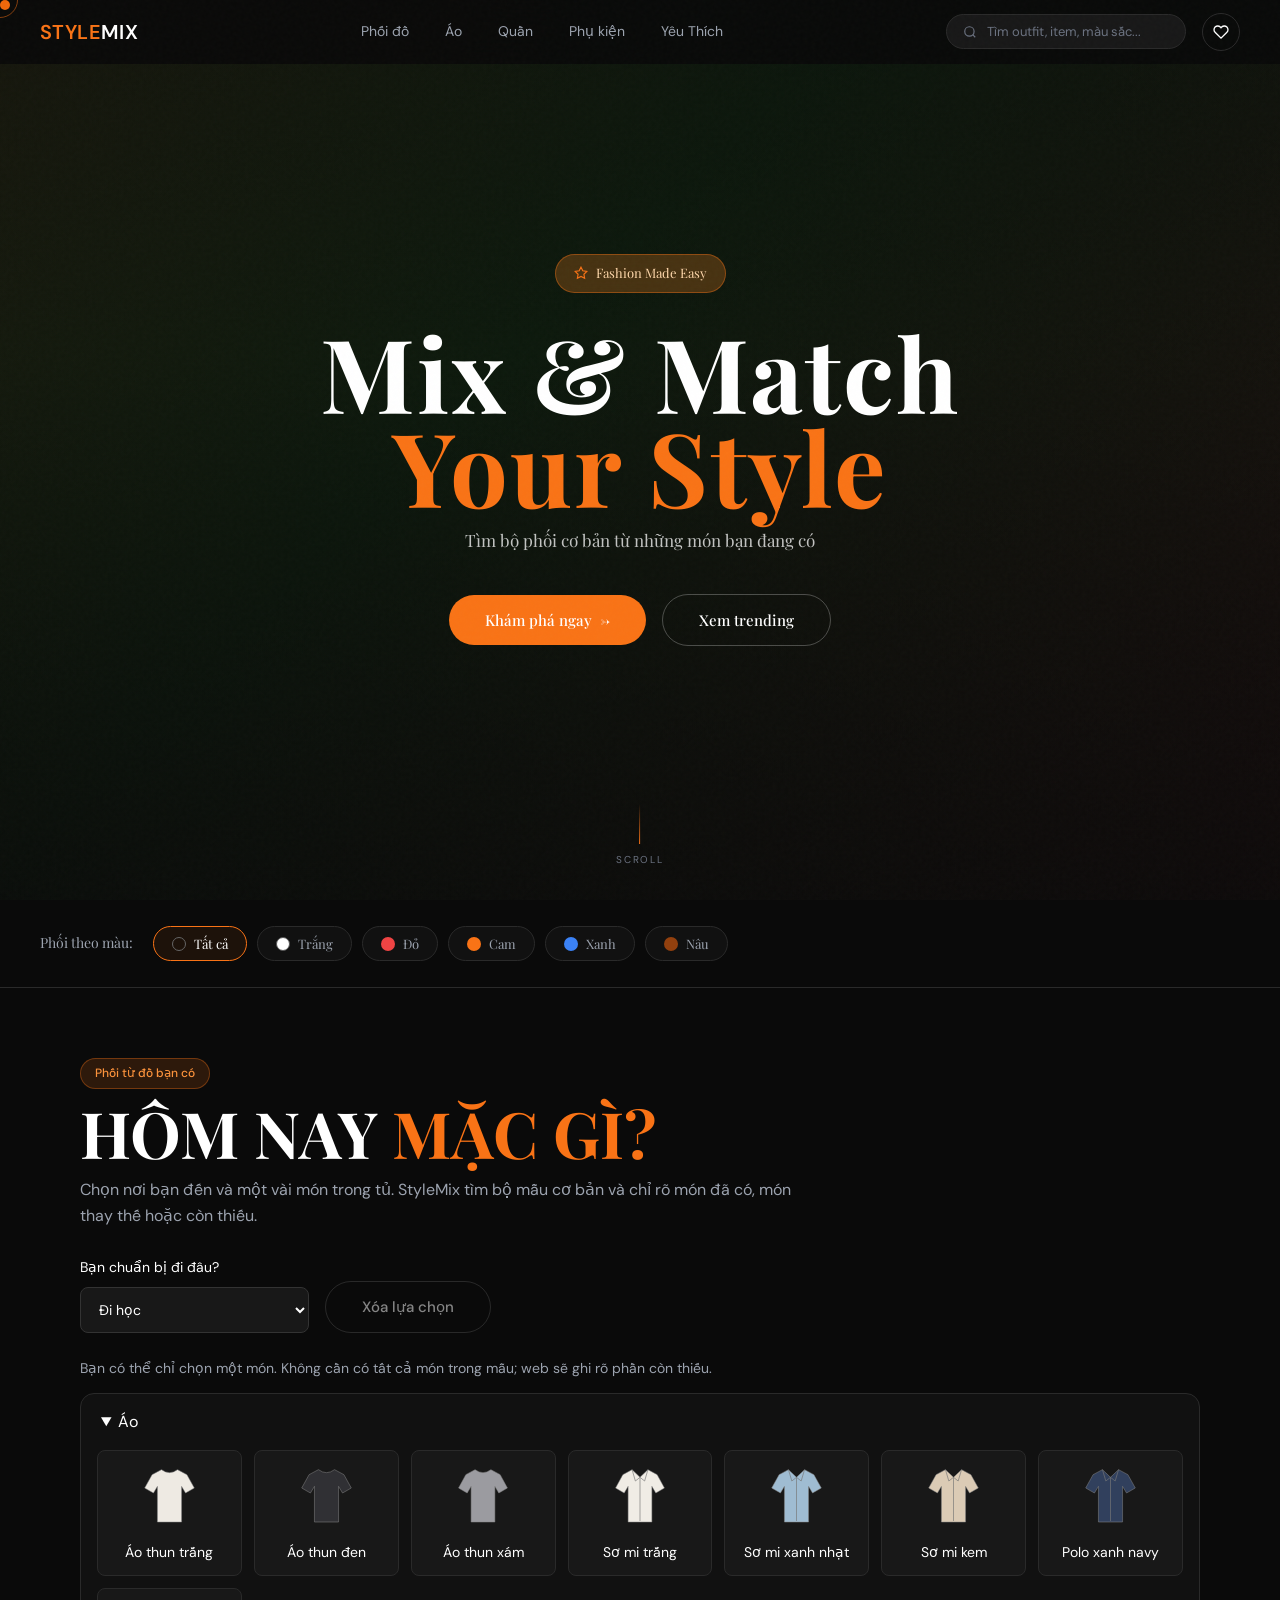
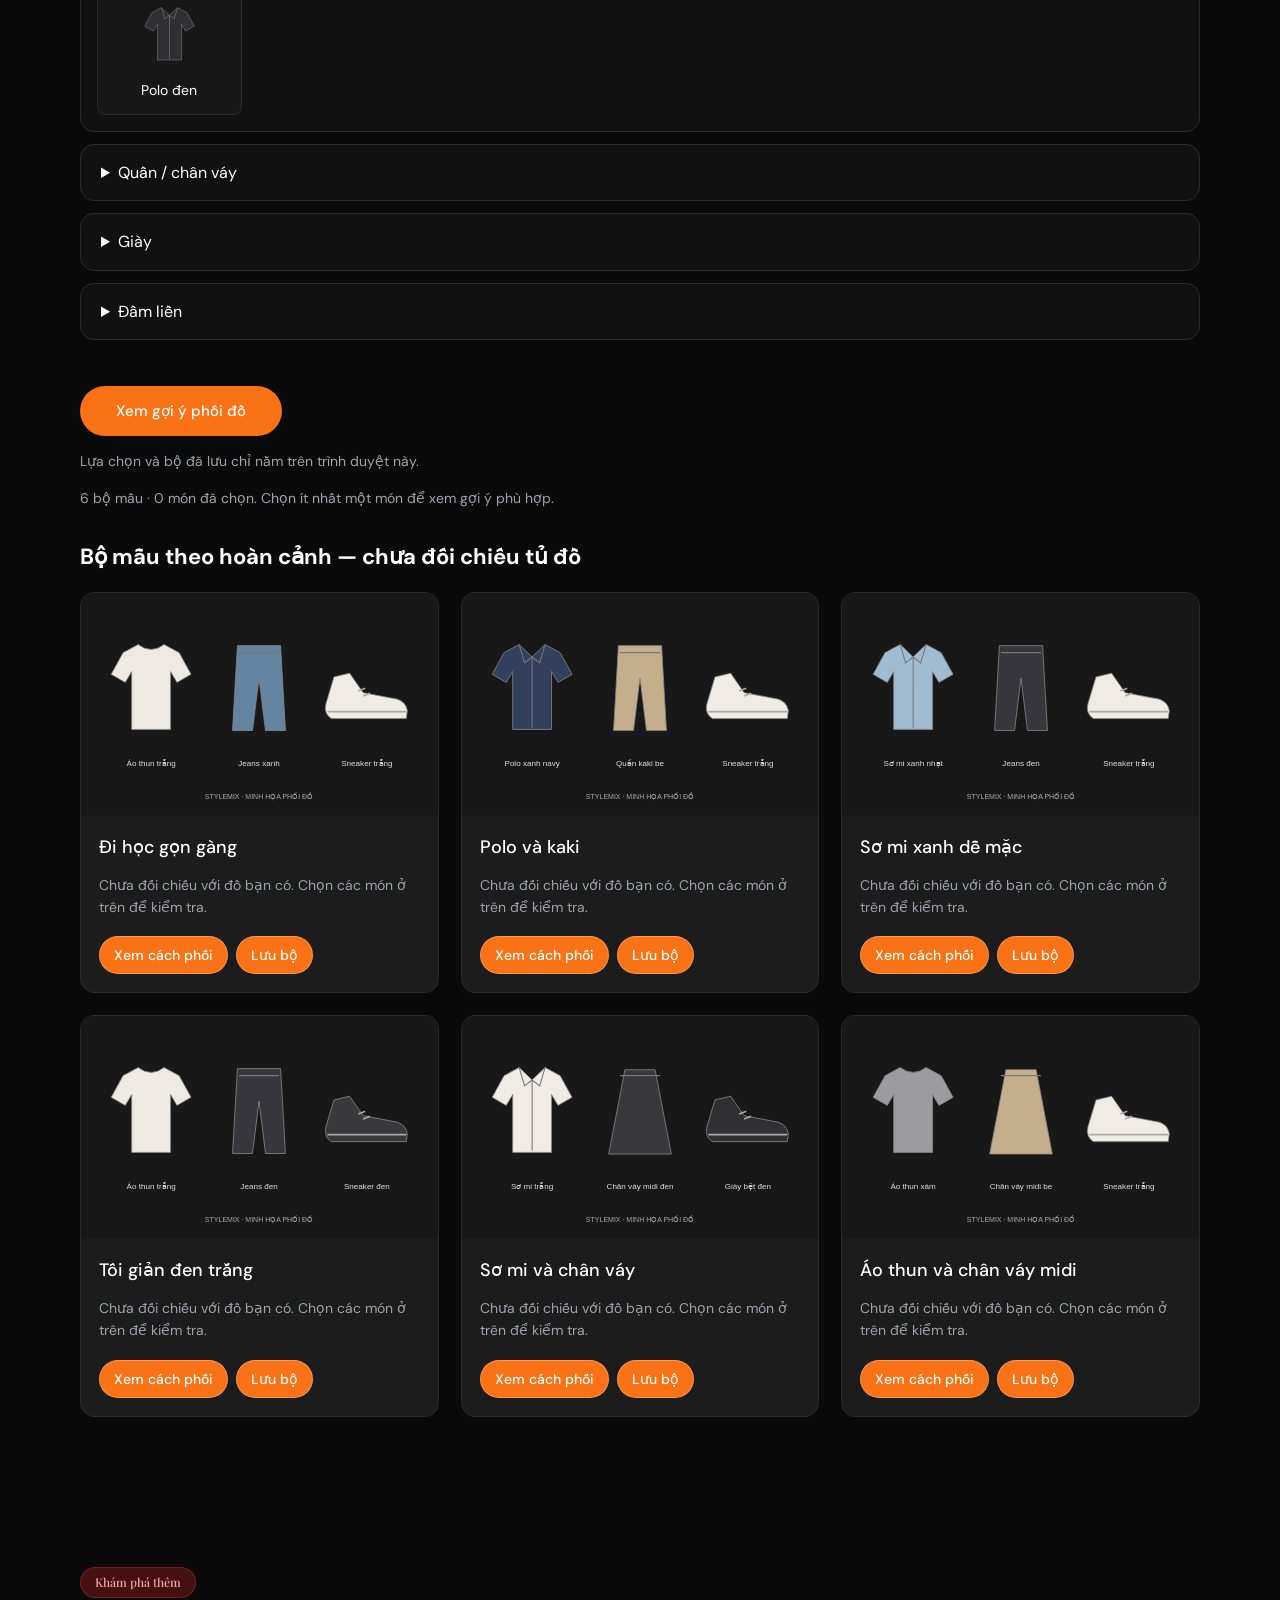
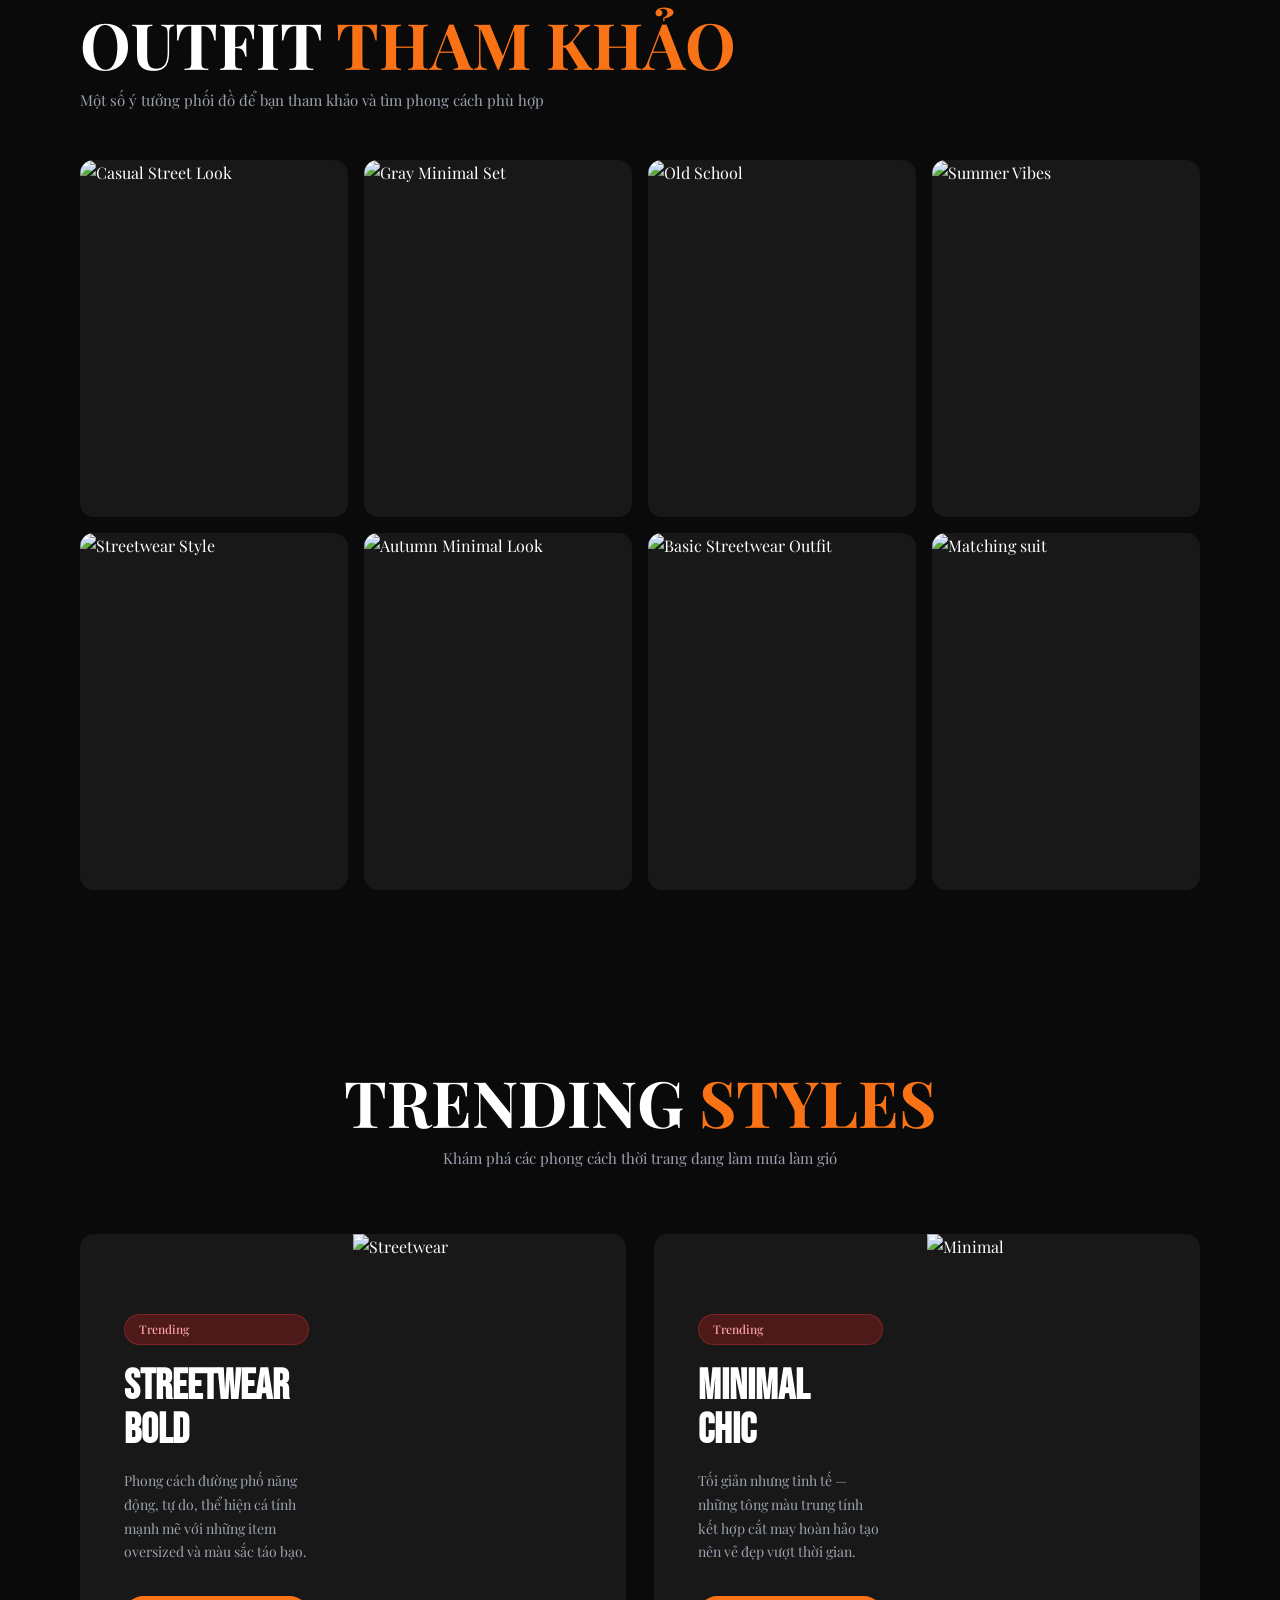
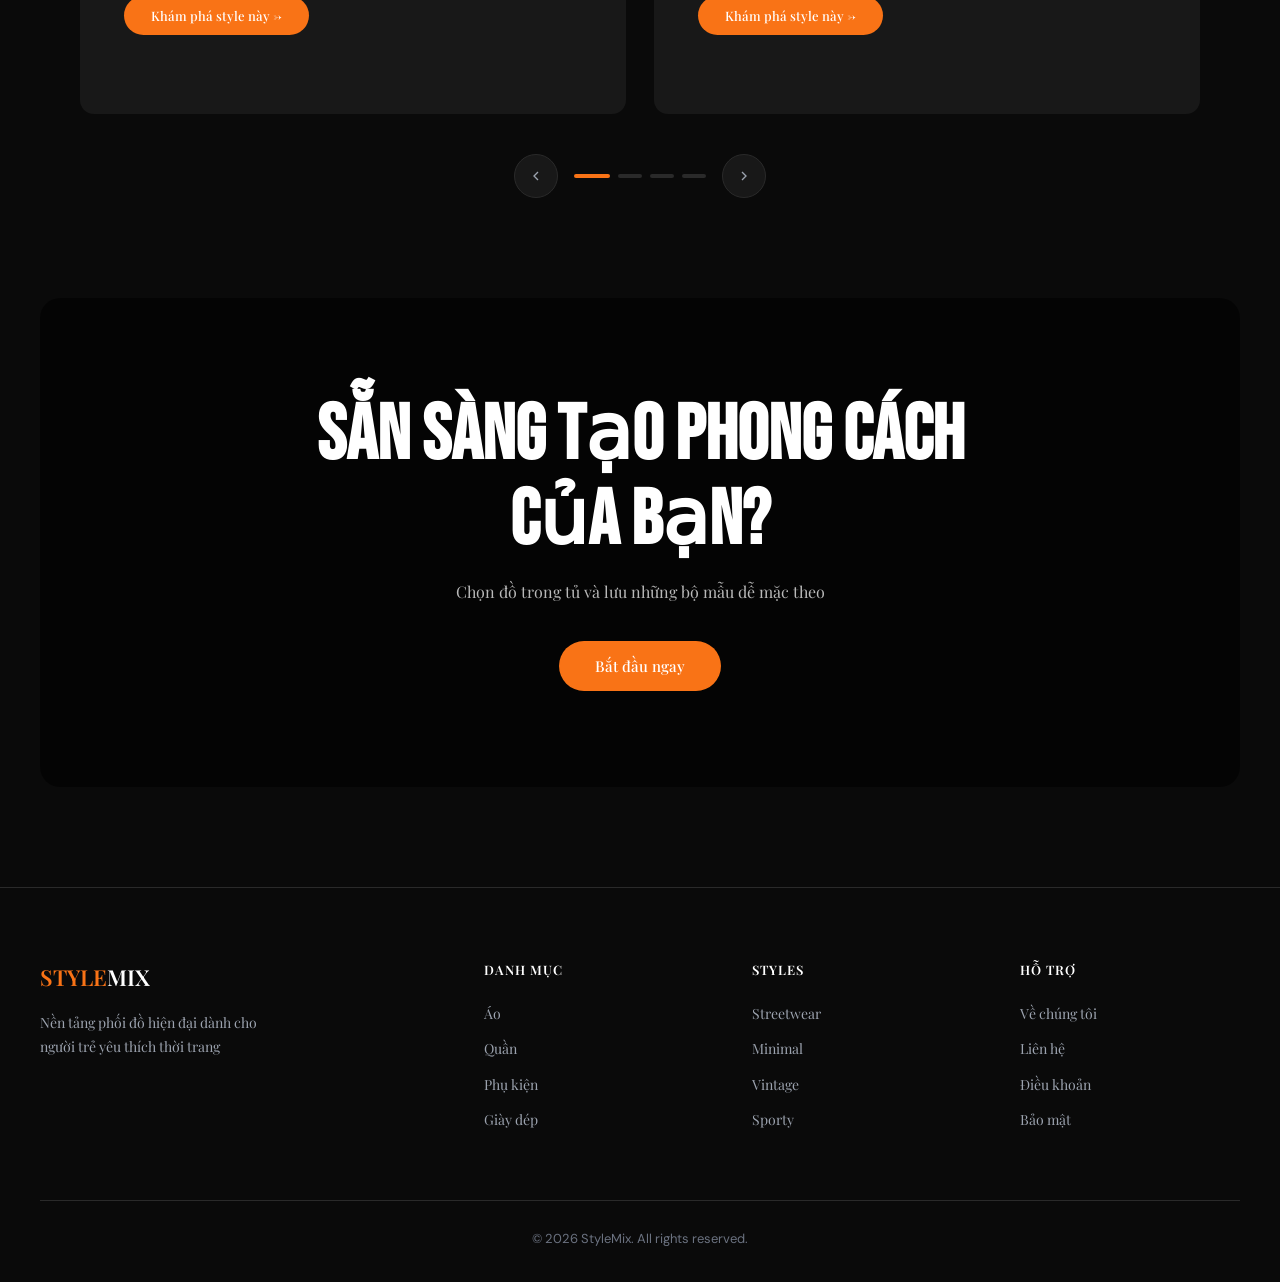
==== commit 1a10f785: "feat: add wardrobe picker, matching results and resilient saved outfits" ====
--- a/index.html
+++ b/index.html
@@ -1,171 +1,197 @@
-<!DOCTYPE html>
-<html lang="vi">
-<head>
-  <meta charset="UTF-8"/>
-  <meta name="viewport" content="width=device-width, initial-scale=1.0"/>
-  <title>STYLEMIX — Mix &amp; Match Your Style</title>
-  <link rel="preconnect" href="https://fonts.googleapis.com"/>
-  <link rel="preconnect" href="https://fonts.gstatic.com" crossorigin/>
-  <link href="https://fonts.googleapis.com/css2?family=Bebas+Neue&family=Playfair+Display:ital,wght@0,400;0,700;1,400&family=DM+Sans:ital,wght@0,300;0,400;0,500;0,600;1,300&display=swap" rel="stylesheet"/>
-  <link rel="stylesheet" href="./assets/css/global.css"/>
-  <link rel="stylesheet" href="./assets/css/home.css"/>
-</head>
-<body>
-
-  <div class="cursor" id="cursor"></div>
-  <div class="cursor-follower" id="cursorFollower"></div>
-  <div class="page-transition" id="pageTransition"></div>
-
-  <div class="toast" id="toast">
-    <svg width="16" height="16" fill="none" stroke="currentColor" stroke-width="2" viewBox="0 0 24 24"><polyline points="20 6 9 13 4 11"/><polyline points="4 11 9 20 20 6"/></svg>
-    <span id="toastMsg">Thông báo</span>
-  </div>
-
-  <div class="modal-overlay" id="modal">
-    <div class="modal">
-      <div class="modal__img"><img src="" alt="" id="modalImg"/></div>
-      <div class="modal__body">
-        <button class="modal__close" id="modalClose">
-          <svg width="16" height="16" fill="none" stroke="currentColor" stroke-width="2" viewBox="0 0 24 24"><line x1="18" y1="6" x2="6" y2="18"/><line x1="6" y1="6" x2="18" y2="18"/></svg>
-        </button>
-        <span class="tag tag--orange" id="modalTag"></span>
-        <h2 class="modal__title" id="modalTitle"></h2>
-        <p class="modal__desc" id="modalDesc"></p>
-        <p class="modal__items-label">Items trong outfit</p>
-        <ul class="modal__items" id="modalItems"></ul>
-        <button class="btn btn--primary btn--full" id="modalSaveBtn" onclick="saveOutfitLocal(window.currentOutfit)">
-          <svg width="14" height="14" fill="none" stroke="currentColor" stroke-width="2" viewBox="0 0 24 24"><path d="M19 21l-7-5-7 5V5a2 2 0 0 1 2-2h10a2 2 0 0 1 2 2z"/></svg>
-          Lưu outfit này
-        </button>
-      </div>
-    </div>
-  </div>
-
-  <nav class="nav" id="navbar">
-    <a class="nav__logo" href="index.html">
-      <span class="nav__logo-style">STYLE</span><span class="nav__logo-mix">MIX</span>
-    </a>
-    <div class="nav__links">
-      <a href="./ao.html">Áo</a>
-      <a href="./quan.html">Quần</a>
-      <a href="./phu-kien.html">Phụ kiện</a>
-      
-            <a href="./yeu-thich.html">Yêu Thích</a>
-    </div>
-    <div class="nav__right">
-      <div class="search-bar">
-        <svg width="14" height="14" fill="none" stroke="currentColor" stroke-width="2" viewBox="0 0 24 24"><circle cx="11" cy="11" r="8"/><line x1="21" y1="21" x2="16.65" y2="16.65"/></svg>
-        <input type="text" placeholder="Tìm outfit, item, màu sắc..."/>
-      </div>
-      <div class="nav__like-icon" onclick="openSavedOutfits()">
-        <svg width="16" height="16" fill="none" stroke="currentColor" stroke-width="2" viewBox="0 0 24 24"><path d="M20.84 4.61a5.5 5.5 0 0 0-7.78 0L12 5.67l-1.06-1.06a5.5 5.5 0 0 0-7.78 7.78l1.06 1.06L12 21.23l7.78-7.78 1.06-1.06a5.5 5.5 0 0 0 0-7.78z"/></svg>
-      </div>
-    </div>
-  </nav>
-
-  <section class="hero">
-    <div class="hero__bg"></div>
-    <div class="hero__content">
-      <div class="hero__badge reveal">
-        <svg width="14" height="14" fill="none" stroke="currentColor" stroke-width="2" viewBox="0 0 24 24"><polygon points="12 2 15.09 8.26 22 9.27 17 14.14 18.18 21.02 12 17.77 5.82 21.02 7 14.14 2 9.27 8.91 8.26 12 2"/></svg>
-        Fashion Made Easy
-      </div>
-      <h1 class="hero__title reveal" style="transition-delay:.12s">
-        <span class="line-white">Mix &amp; Match</span>
-        <span class="line-orange">Your Style</span>
-      </h1>
-      <p class="hero__sub reveal" style="transition-delay:.22s">Khám phá nghìn outfit độc đáo, sáng tạo phong cách riêng của bạn</p>
-      <div class="hero__ctas reveal" style="transition-delay:.32s">
-        <button class="btn btn--primary" onclick="document.getElementById('hot-outfits').scrollIntoView({behavior:'smooth'})"><span>Khám phá ngay</span><span>→</span></button>
-        <button class="btn btn--ghost" onclick="document.getElementById('trending').scrollIntoView({behavior:'smooth'})">Xem trending</button>
-      </div>
-    </div>
-    <div class="hero__scroll"><div class="hero__scroll-line"></div>Scroll</div>
-  </section>
-
-  <section class="color-filter">
-    <div class="color-filter__inner reveal">
-      <span class="color-filter__label">Phối theo màu:</span>
-      <div class="color-filter__pills">
-        <button class="color-pill active" onclick="filterColor(this,'all')"><div class="color-dot" style="background:transparent;border:1.5px solid #666"></div>Tất cả</button>
-        <button class="color-pill" onclick="filterColor(this,'white')"><div class="color-dot" style="background:#fff;border:1px solid #555"></div>Trắng</button>
-        <button class="color-pill" onclick="filterColor(this,'red')"><div class="color-dot" style="background:#EF4444"></div>Đỏ</button>
-        <button class="color-pill" onclick="filterColor(this,'orange')"><div class="color-dot" style="background:#F97316"></div>Cam</button>
-        <button class="color-pill" onclick="filterColor(this,'blue')"><div class="color-dot" style="background:#3B82F6"></div>Xanh</button>
-        <button class="color-pill" onclick="filterColor(this,'brown')"><div class="color-dot" style="background:#92400E"></div>Nâu</button>
-      </div>
-    </div>
-  </section>
-
-  <section class="hot-outfits" id="hot-outfits">
-    <div class="section-inner">
-      <div class="hot-outfits__header reveal">
-        <span class="tag tag--red">Hot 2026</span>
-        <h2 class="section-title" style="margin-top:14px">Hot Outfits <span class="accent">of the Year</span></h2>
-        <p class="section-sub">Những bộ outfit được yêu thích nhất, cập nhật liên tục theo xu hướng mới nhất</p>
-      </div>
-      <div class="outfit-grid" id="outfitGrid"></div>
-
-    </div>
-  </section>
-
-  <section class="trending" id="trending">
-    <div class="section-inner">
-      <div class="trending__header reveal">
-        <h2 class="section-title">Trending <span class="accent">Styles</span></h2>
-        <p class="trending__sub">Khám phá các phong cách thời trang đang làm mưa làm gió</p>
-      </div>
-      <div class="trending__slider reveal">
-        <div class="trending__track" id="trendingTrack">
-          <div class="trending__slide">
-            <div class="slide__content"><span class="tag tag--red">Trending</span><h3 class="slide__title">STREETWEAR<br/>BOLD</h3><p class="slide__desc">Phong cách đường phố năng động, tự do, thể hiện cá tính mạnh mẽ với những item oversized và màu sắc táo bạo.</p><button class="btn btn--sm" onclick="openStyleModal('streetwear')">Khám phá style này →</button></div>
-            <div class="slide__img"><img src="https://cdn.tcdulichtphcm.vn/upload/4-2024/images/2024-11-28/1732785817-gu-thoi-trang-cua-son-tung-11.jpg" alt="Streetwear" loading="lazy"/></div>
-          </div>
-          <div class="trending__slide">
-            <div class="slide__content"><span class="tag tag--red">Trending</span><h3 class="slide__title">MINIMAL<br/>CHIC</h3><p class="slide__desc">Tối giản nhưng tinh tế — những tông màu trung tính kết hợp cắt may hoàn hảo tạo nên vẻ đẹp vượt thời gian.</p><button class="btn btn--sm" onclick="openStyleModal('minimal')">Khám phá style này →</button></div>
-            <div class="slide__img"><img src="https://www.stylebysavina.com/wp-content/uploads/2023/09/minimal-style.jpg" alt="Minimal" loading="lazy"/></div>
-          </div>
-          <div class="trending__slide">
-            <div class="slide__content"><span class="tag tag--red">Trending</span><h3 class="slide__title">VINTAGE<br/>REVIVAL</h3><p class="slide__desc">Phong cách vintage hoài cổ trở lại mạnh mẽ với các hoạ tiết retro và chất liệu denim cổ điển đầy cuốn hút.</p><button class="btn btn--sm" onclick="openStyleModal('vintage')">Khám phá style này →</button></div>
-            <div class="slide__img"><img src="https://media.routine.vn/prod/media/phong-cach-vintage-la-gi-2.webp" alt="Vintage" loading="lazy"/></div>
-          </div>
-          <div class="trending__slide">
-            <div class="slide__content"><span class="tag tag--red">Trending</span><h3 class="slide__title">SPORTY<br/>LUXE</h3><p class="slide__desc">Kết hợp giữa phong cách thể thao hiện đại và luxury fashion — năng động nhưng vẫn sang trọng mọi lúc mọi nơi.</p><button class="btn btn--sm" onclick="openStyleModal('sporty')">Khám phá style này →</button></div>
-            <div class="slide__img"><img src="https://down-vn.img.susercontent.com/file/vn-11134207-7r98o-m0bd0srefogf1f.webp" alt="Sporty" loading="lazy"/></div>
-          </div>
-        </div>
-      </div>
-      <div class="slider-controls reveal">
-        <button class="slider-btn" onclick="slideMove(-1)"><svg width="16" height="16" fill="none" stroke="currentColor" stroke-width="2" viewBox="0 0 24 24"><polyline points="15 18 9 12 15 6"/></svg></button>
-        <div class="slider-dots" id="sliderDots"></div>
-        <button class="slider-btn" onclick="slideMove(1)"><svg width="16" height="16" fill="none" stroke="currentColor" stroke-width="2" viewBox="0 0 24 24"><polyline points="9 18 15 12 9 6"/></svg></button>
-      </div>
-    </div>
-  </section>
-
-  <div class="cta-banner">
-    <div class="cta-banner__bg"></div>
-    <div class="cta-banner__content reveal">
-      <h2 class="cta-banner__title">Sẵn sàng tạo <span class="accent">phong cách</span><br/>của bạn?</h2>
-      <p class="cta-banner__desc">Tham gia cộng đồng yêu thời trang và khám phá phong cách của riêng bạn</p>
-      <button class="btn btn--primary" onclick="showToast('Chào mừng bạn đến với StyleMix!')"><span>Bắt đầu ngay</span></button>
-    </div>
-  </div>
-
-  <footer class="footer" style="margin-top:100px">
-    <div class="footer__inner">
-      <div class="footer__grid reveal">
-        <div><div class="footer__logo"><span class="accent">STYLE</span>MIX</div><p class="footer__tagline">Nền tảng phối đồ hiện đại dành cho người trẻ yêu thích thời trang</p></div>
-        <div class="footer__col"><h4>Danh mục</h4><a href="./ao.html">Áo</a><a href="./quan.html">Quần</a><a href="./phu-kien.html">Phụ kiện</a><a href="#">Giày dép</a></div>
-        <div class="footer__col"><h4>Styles</h4><a href="#">Streetwear</a><a href="#">Minimal</a><a href="#">Vintage</a><a href="#">Sporty</a></div>
-        <div class="footer__col"><h4>Hỗ trợ</h4><a href="#">Về chúng tôi</a><a href="#">Liên hệ</a><a href="#">Điều khoản</a><a href="#">Bảo mật</a></div>
-      </div>
-      <div class="footer__bottom">© 2026 StyleMix. All rights reserved.</div>
-    </div>
-  </footer>
-
-  <script src="./assets/js/catalog-filter.js"></script>
-  <script src="./assets/js/global.js"></script>
-  <script src="./assets/js/home.js"></script>
-</body>
+<!DOCTYPE html>
+<html lang="vi">
+<head>
+  <meta charset="UTF-8"/>
+  <meta name="viewport" content="width=device-width, initial-scale=1.0"/>
+  <title>STYLEMIX — Mix &amp; Match Your Style</title>
+  <link rel="preconnect" href="https://fonts.googleapis.com"/>
+  <link rel="preconnect" href="https://fonts.gstatic.com" crossorigin/>
+  <link href="https://fonts.googleapis.com/css2?family=Bebas+Neue&family=Playfair+Display:ital,wght@0,400;0,700;1,400&family=DM+Sans:ital,wght@0,300;0,400;0,500;0,600;1,300&display=swap" rel="stylesheet"/>
+  <link rel="stylesheet" href="./assets/css/global.css"/>
+  <link rel="stylesheet" href="./assets/css/home.css"/>
+  <link rel="stylesheet" href="./assets/css/wardrobe.css"/>
+</head>
+<body>
+
+  <div class="cursor" id="cursor"></div>
+  <div class="cursor-follower" id="cursorFollower"></div>
+  <div class="page-transition" id="pageTransition"></div>
+
+  <div class="toast" id="toast">
+    <svg width="16" height="16" fill="none" stroke="currentColor" stroke-width="2" viewBox="0 0 24 24"><polyline points="20 6 9 13 4 11"/><polyline points="4 11 9 20 20 6"/></svg>
+    <span id="toastMsg">Thông báo</span>
+  </div>
+
+  <div class="modal-overlay" id="modal">
+    <div class="modal">
+      <div class="modal__img"><img src="" alt="" id="modalImg"/></div>
+      <div class="modal__body">
+        <button class="modal__close" id="modalClose">
+          <svg width="16" height="16" fill="none" stroke="currentColor" stroke-width="2" viewBox="0 0 24 24"><line x1="18" y1="6" x2="6" y2="18"/><line x1="6" y1="6" x2="18" y2="18"/></svg>
+        </button>
+        <span class="tag tag--orange" id="modalTag"></span>
+        <h2 class="modal__title" id="modalTitle"></h2>
+        <p class="modal__desc" id="modalDesc"></p>
+        <p class="modal__items-label">Items trong outfit</p>
+        <ul class="modal__items" id="modalItems"></ul>
+        <button class="btn btn--primary btn--full" id="modalSaveBtn" onclick="saveOutfitLocal(window.currentOutfit)">
+          <svg width="14" height="14" fill="none" stroke="currentColor" stroke-width="2" viewBox="0 0 24 24"><path d="M19 21l-7-5-7 5V5a2 2 0 0 1 2-2h10a2 2 0 0 1 2 2z"/></svg>
+          Lưu outfit này
+        </button>
+      </div>
+    </div>
+  </div>
+
+  <nav class="nav" id="navbar">
+    <a class="nav__logo" href="index.html">
+      <span class="nav__logo-style">STYLE</span><span class="nav__logo-mix">MIX</span>
+    </a>
+    <div class="nav__links">
+      <a href="./index.html#wardrobe">Phối đồ</a>
+      <a href="./ao.html">Áo</a>
+      <a href="./quan.html">Quần</a>
+      <a href="./phu-kien.html">Phụ kiện</a>
+      
+            <a href="./yeu-thich.html">Yêu Thích</a>
+    </div>
+    <div class="nav__right">
+      <div class="search-bar">
+        <svg width="14" height="14" fill="none" stroke="currentColor" stroke-width="2" viewBox="0 0 24 24"><circle cx="11" cy="11" r="8"/><line x1="21" y1="21" x2="16.65" y2="16.65"/></svg>
+        <input type="text" placeholder="Tìm outfit, item, màu sắc..."/>
+      </div>
+      <div class="nav__like-icon" onclick="openSavedOutfits()">
+        <svg width="16" height="16" fill="none" stroke="currentColor" stroke-width="2" viewBox="0 0 24 24"><path d="M20.84 4.61a5.5 5.5 0 0 0-7.78 0L12 5.67l-1.06-1.06a5.5 5.5 0 0 0-7.78 7.78l1.06 1.06L12 21.23l7.78-7.78 1.06-1.06a5.5 5.5 0 0 0 0-7.78z"/></svg>
+      </div>
+    </div>
+  </nav>
+
+  <section class="hero">
+    <div class="hero__bg"></div>
+    <div class="hero__content">
+      <div class="hero__badge reveal">
+        <svg width="14" height="14" fill="none" stroke="currentColor" stroke-width="2" viewBox="0 0 24 24"><polygon points="12 2 15.09 8.26 22 9.27 17 14.14 18.18 21.02 12 17.77 5.82 21.02 7 14.14 2 9.27 8.91 8.26 12 2"/></svg>
+        Fashion Made Easy
+      </div>
+      <h1 class="hero__title reveal" style="transition-delay:.12s">
+        <span class="line-white">Mix &amp; Match</span>
+        <span class="line-orange">Your Style</span>
+      </h1>
+      <p class="hero__sub reveal" style="transition-delay:.22s">Tìm bộ phối cơ bản từ những món bạn đang có</p>
+      <div class="hero__ctas reveal" style="transition-delay:.32s">
+        <button class="btn btn--primary" onclick="document.getElementById('wardrobe').scrollIntoView({behavior:'smooth'})"><span>Khám phá ngay</span><span>→</span></button>
+        <button class="btn btn--ghost" onclick="document.getElementById('trending').scrollIntoView({behavior:'smooth'})">Xem trending</button>
+      </div>
+    </div>
+    <div class="hero__scroll"><div class="hero__scroll-line"></div>Scroll</div>
+  </section>
+
+  <section class="color-filter">
+    <div class="color-filter__inner reveal">
+      <span class="color-filter__label">Phối theo màu:</span>
+      <div class="color-filter__pills">
+        <button class="color-pill active" onclick="filterColor(this,'all')"><div class="color-dot" style="background:transparent;border:1.5px solid #666"></div>Tất cả</button>
+        <button class="color-pill" onclick="filterColor(this,'white')"><div class="color-dot" style="background:#fff;border:1px solid #555"></div>Trắng</button>
+        <button class="color-pill" onclick="filterColor(this,'red')"><div class="color-dot" style="background:#EF4444"></div>Đỏ</button>
+        <button class="color-pill" onclick="filterColor(this,'orange')"><div class="color-dot" style="background:#F97316"></div>Cam</button>
+        <button class="color-pill" onclick="filterColor(this,'blue')"><div class="color-dot" style="background:#3B82F6"></div>Xanh</button>
+        <button class="color-pill" onclick="filterColor(this,'brown')"><div class="color-dot" style="background:#92400E"></div>Nâu</button>
+      </div>
+    </div>
+  </section>
+
+  <section class="wardrobe" id="wardrobe" aria-labelledby="wardrobeTitle">
+    <div class="section-inner">
+      <div class="wardrobe__header"><span class="tag tag--orange">Phối từ đồ bạn có</span>
+        <h2 class="section-title" id="wardrobeTitle">Hôm nay <span class="accent">mặc gì?</span></h2>
+        <p>Chọn nơi bạn đến và một vài món trong tủ. StyleMix tìm bộ mẫu cơ bản và chỉ rõ món đã có, món thay thế hoặc còn thiếu.</p>
+      </div>
+      <div class="wardrobe__controls">
+        <label for="outfitOccasion">Bạn chuẩn bị đi đâu?<select id="outfitOccasion"><option value="school">Đi học</option><option value="work">Đi làm</option><option value="presentation">Thuyết trình / phỏng vấn</option><option value="social">Đi chơi</option></select></label>
+        <button type="button" class="btn btn--ghost" id="clearSelection">Xóa lựa chọn</button>
+      </div>
+      <p class="wardrobe-note">Bạn có thể chỉ chọn một món. Không cần có tất cả món trong mẫu; web sẽ ghi rõ phần còn thiếu.</p>
+      <div id="itemPicker"></div><div id="selectedItems" class="selected-items" aria-label="Đồ bạn đã chọn"></div>
+      <button type="button" class="btn btn--primary" id="findOutfits" disabled>Xem gợi ý phối đồ</button>
+      <p class="wardrobe-note" id="selectionStorageNote">Lựa chọn và bộ đã lưu chỉ nằm trên trình duyệt này.</p>
+      <p class="wardrobe-note" id="wardrobeStatus" role="status" aria-live="polite">Đang tải thư viện phối đồ…</p>
+      <button type="button" class="btn btn--ghost" id="retryOutfits" hidden>Thử tải lại thư viện</button>
+      <div id="outfitResults" tabindex="-1" aria-label="Kết quả gợi ý phối đồ"></div>
+    </div>
+  </section>
+
+  <section class="hot-outfits" id="hot-outfits">
+    <div class="section-inner">
+      <div class="hot-outfits__header reveal">
+        <span class="tag tag--red">Khám phá thêm</span>
+        <h2 class="section-title" style="margin-top:14px">Outfit <span class="accent">tham khảo</span></h2>
+        <p class="section-sub">Một số ý tưởng phối đồ để bạn tham khảo và tìm phong cách phù hợp</p>
+      </div>
+      <div class="outfit-grid" id="outfitGrid"></div>
+
+    </div>
+  </section>
+
+  <section class="trending" id="trending">
+    <div class="section-inner">
+      <div class="trending__header reveal">
+        <h2 class="section-title">Trending <span class="accent">Styles</span></h2>
+        <p class="trending__sub">Khám phá các phong cách thời trang đang làm mưa làm gió</p>
+      </div>
+      <div class="trending__slider reveal">
+        <div class="trending__track" id="trendingTrack">
+          <div class="trending__slide">
+            <div class="slide__content"><span class="tag tag--red">Trending</span><h3 class="slide__title">STREETWEAR<br/>BOLD</h3><p class="slide__desc">Phong cách đường phố năng động, tự do, thể hiện cá tính mạnh mẽ với những item oversized và màu sắc táo bạo.</p><button class="btn btn--sm" onclick="openStyleModal('streetwear')">Khám phá style này →</button></div>
+            <div class="slide__img"><img src="https://cdn.tcdulichtphcm.vn/upload/4-2024/images/2024-11-28/1732785817-gu-thoi-trang-cua-son-tung-11.jpg" alt="Streetwear" loading="lazy"/></div>
+          </div>
+          <div class="trending__slide">
+            <div class="slide__content"><span class="tag tag--red">Trending</span><h3 class="slide__title">MINIMAL<br/>CHIC</h3><p class="slide__desc">Tối giản nhưng tinh tế — những tông màu trung tính kết hợp cắt may hoàn hảo tạo nên vẻ đẹp vượt thời gian.</p><button class="btn btn--sm" onclick="openStyleModal('minimal')">Khám phá style này →</button></div>
+            <div class="slide__img"><img src="https://www.stylebysavina.com/wp-content/uploads/2023/09/minimal-style.jpg" alt="Minimal" loading="lazy"/></div>
+          </div>
+          <div class="trending__slide">
+            <div class="slide__content"><span class="tag tag--red">Trending</span><h3 class="slide__title">VINTAGE<br/>REVIVAL</h3><p class="slide__desc">Phong cách vintage hoài cổ trở lại mạnh mẽ với các hoạ tiết retro và chất liệu denim cổ điển đầy cuốn hút.</p><button class="btn btn--sm" onclick="openStyleModal('vintage')">Khám phá style này →</button></div>
+            <div class="slide__img"><img src="https://media.routine.vn/prod/media/phong-cach-vintage-la-gi-2.webp" alt="Vintage" loading="lazy"/></div>
+          </div>
+          <div class="trending__slide">
+            <div class="slide__content"><span class="tag tag--red">Trending</span><h3 class="slide__title">SPORTY<br/>LUXE</h3><p class="slide__desc">Kết hợp giữa phong cách thể thao hiện đại và luxury fashion — năng động nhưng vẫn sang trọng mọi lúc mọi nơi.</p><button class="btn btn--sm" onclick="openStyleModal('sporty')">Khám phá style này →</button></div>
+            <div class="slide__img"><img src="https://down-vn.img.susercontent.com/file/vn-11134207-7r98o-m0bd0srefogf1f.webp" alt="Sporty" loading="lazy"/></div>
+          </div>
+        </div>
+      </div>
+      <div class="slider-controls reveal">
+        <button class="slider-btn" onclick="slideMove(-1)"><svg width="16" height="16" fill="none" stroke="currentColor" stroke-width="2" viewBox="0 0 24 24"><polyline points="15 18 9 12 15 6"/></svg></button>
+        <div class="slider-dots" id="sliderDots"></div>
+        <button class="slider-btn" onclick="slideMove(1)"><svg width="16" height="16" fill="none" stroke="currentColor" stroke-width="2" viewBox="0 0 24 24"><polyline points="9 18 15 12 9 6"/></svg></button>
+      </div>
+    </div>
+  </section>
+
+  <div class="cta-banner">
+    <div class="cta-banner__bg"></div>
+    <div class="cta-banner__content reveal">
+      <h2 class="cta-banner__title">Sẵn sàng tạo <span class="accent">phong cách</span><br/>của bạn?</h2>
+      <p class="cta-banner__desc">Chọn đồ trong tủ và lưu những bộ mẫu dễ mặc theo</p>
+      <button class="btn btn--primary" onclick="document.getElementById('wardrobe').scrollIntoView({behavior:'smooth'})"><span>Bắt đầu ngay</span></button>
+    </div>
+  </div>
+
+  <footer class="footer" style="margin-top:100px">
+    <div class="footer__inner">
+      <div class="footer__grid reveal">
+        <div><div class="footer__logo"><span class="accent">STYLE</span>MIX</div><p class="footer__tagline">Nền tảng phối đồ hiện đại dành cho người trẻ yêu thích thời trang</p></div>
+        <div class="footer__col"><h4>Danh mục</h4><a href="./ao.html">Áo</a><a href="./quan.html">Quần</a><a href="./phu-kien.html">Phụ kiện</a><a href="#">Giày dép</a></div>
+        <div class="footer__col"><h4>Styles</h4><a href="#">Streetwear</a><a href="#">Minimal</a><a href="#">Vintage</a><a href="#">Sporty</a></div>
+        <div class="footer__col"><h4>Hỗ trợ</h4><a href="#">Về chúng tôi</a><a href="#">Liên hệ</a><a href="#">Điều khoản</a><a href="#">Bảo mật</a></div>
+      </div>
+      <div class="footer__bottom">© 2026 StyleMix. All rights reserved.</div>
+    </div>
+  </footer>
+
+  <script src="./assets/js/catalog-filter.js"></script>
+  <script src="./assets/js/outfit-storage.js"></script>
+  <script src="./assets/js/global.js"></script>
+  <script src="./assets/js/home.js"></script>
+  <script src="./assets/js/outfit-data.js"></script>
+  <script src="./assets/js/outfit-matcher.js"></script>
+  <script src="./assets/js/outfit-picker.js"></script>
+</body>
 </html>
--- a/assets/css/wardrobe.css
+++ b/assets/css/wardrobe.css
@@ -0,0 +1,25 @@
+/* Extends existing StyleMix components; original design tokens are unchanged. */
+.wardrobe{padding:70px var(--section-px);scroll-margin-top:85px}
+.wardrobe__header{margin-bottom:28px}.wardrobe__header .section-title{margin-top:12px}
+.wardrobe__header p{max-width:720px;color:var(--color-text-muted)}
+.wardrobe__controls{display:flex;gap:16px;align-items:end;flex-wrap:wrap;margin:24px 0}
+.wardrobe__controls label{display:grid;gap:8px;font-size:14px}
+.wardrobe select{background:var(--color-bg-3);color:var(--color-text);border:1px solid var(--color-border-light);border-radius:var(--radius-sm);font:inherit;padding:12px 34px 12px 14px;min-width:220px;max-width:100%}
+.picker-group{border:1px solid var(--color-border);border-radius:var(--radius-md);margin:12px 0;background:var(--color-bg-2)}
+.picker-group summary{cursor:pointer;padding:15px 20px;font-size:16px}
+.picker-items{display:grid;grid-template-columns:repeat(auto-fill,minmax(130px,1fr));gap:12px;padding:0 16px 16px}
+.picker-item{display:flex;flex-direction:column;align-items:center;justify-content:center;gap:8px;padding:12px 8px;background:var(--color-bg-3);border:1px solid var(--color-border);border-radius:var(--radius-sm);color:var(--color-text);font:inherit;font-size:14px;cursor:pointer}
+.picker-item img{width:70px;height:70px;object-fit:contain}.picker-item.active{border-color:var(--color-orange);background:rgba(249,115,22,.12)}
+.selected-items{display:flex;flex-wrap:wrap;gap:8px;margin:18px 0;min-height:10px}.wardrobe-note{color:var(--color-text-muted);font-size:14px;margin:14px 0}
+#outfitResults{scroll-margin-top:85px}.result-heading{font-size:22px;margin:30px 0 18px}.template-grid{display:grid;grid-template-columns:repeat(3,minmax(0,1fr));gap:22px}
+.template-card{background:var(--color-bg-card);border:1px solid var(--color-border);border-radius:var(--radius-md);overflow:hidden}
+.template-card>img{width:100%;height:auto;aspect-ratio:660/410;object-fit:contain;background:var(--color-bg-3)}
+.template-card__body{padding:18px}.template-card h4{font-size:18px;font-weight:500;margin-bottom:12px}.template-card__note{font-size:14px;color:var(--color-text-muted);margin:8px 0}
+.template-card__actions{display:flex;flex-wrap:wrap;gap:8px;margin-top:18px}.template-card__actions .btn{font-size:14px;padding:9px 14px}
+.modal__guidance{font-size:14px;color:var(--color-text-muted);margin:14px 0}.modal__guidance p{margin:8px 0}.modal__guidance strong{color:var(--color-text)}
+.nav__like-icon{background:transparent;color:inherit;font:inherit}.support-copy{max-width:760px;margin:0 auto;padding:30px var(--section-px)}
+button:disabled{opacity:.5;cursor:default}button:focus-visible,a:focus-visible,select:focus-visible,summary:focus-visible,input:focus-visible,[tabindex]:focus-visible{outline:2px solid var(--color-orange);outline-offset:4px}
+@media(max-width:900px){.template-grid{grid-template-columns:repeat(2,minmax(0,1fr))}}
+@media(max-width:600px){.wardrobe{padding:48px var(--section-px)}.template-grid{grid-template-columns:1fr}.wardrobe__controls{align-items:stretch}.wardrobe__controls label{width:100%}.wardrobe select{width:100%}.picker-items{grid-template-columns:repeat(2,minmax(0,1fr))}}
+@media(prefers-reduced-motion:reduce){html{scroll-behavior:auto!important}*,*::before,*::after{animation:none!important;transition:none!important}.reveal,.reveal-left,.reveal-right,.reveal-scale{opacity:1!important;transform:none!important}.cursor,.cursor-follower{display:none!important}body{cursor:auto}}
+@media(hover:none){body{cursor:auto}.cursor,.cursor-follower{display:none}.outfit-card__overlay{opacity:1!important}}
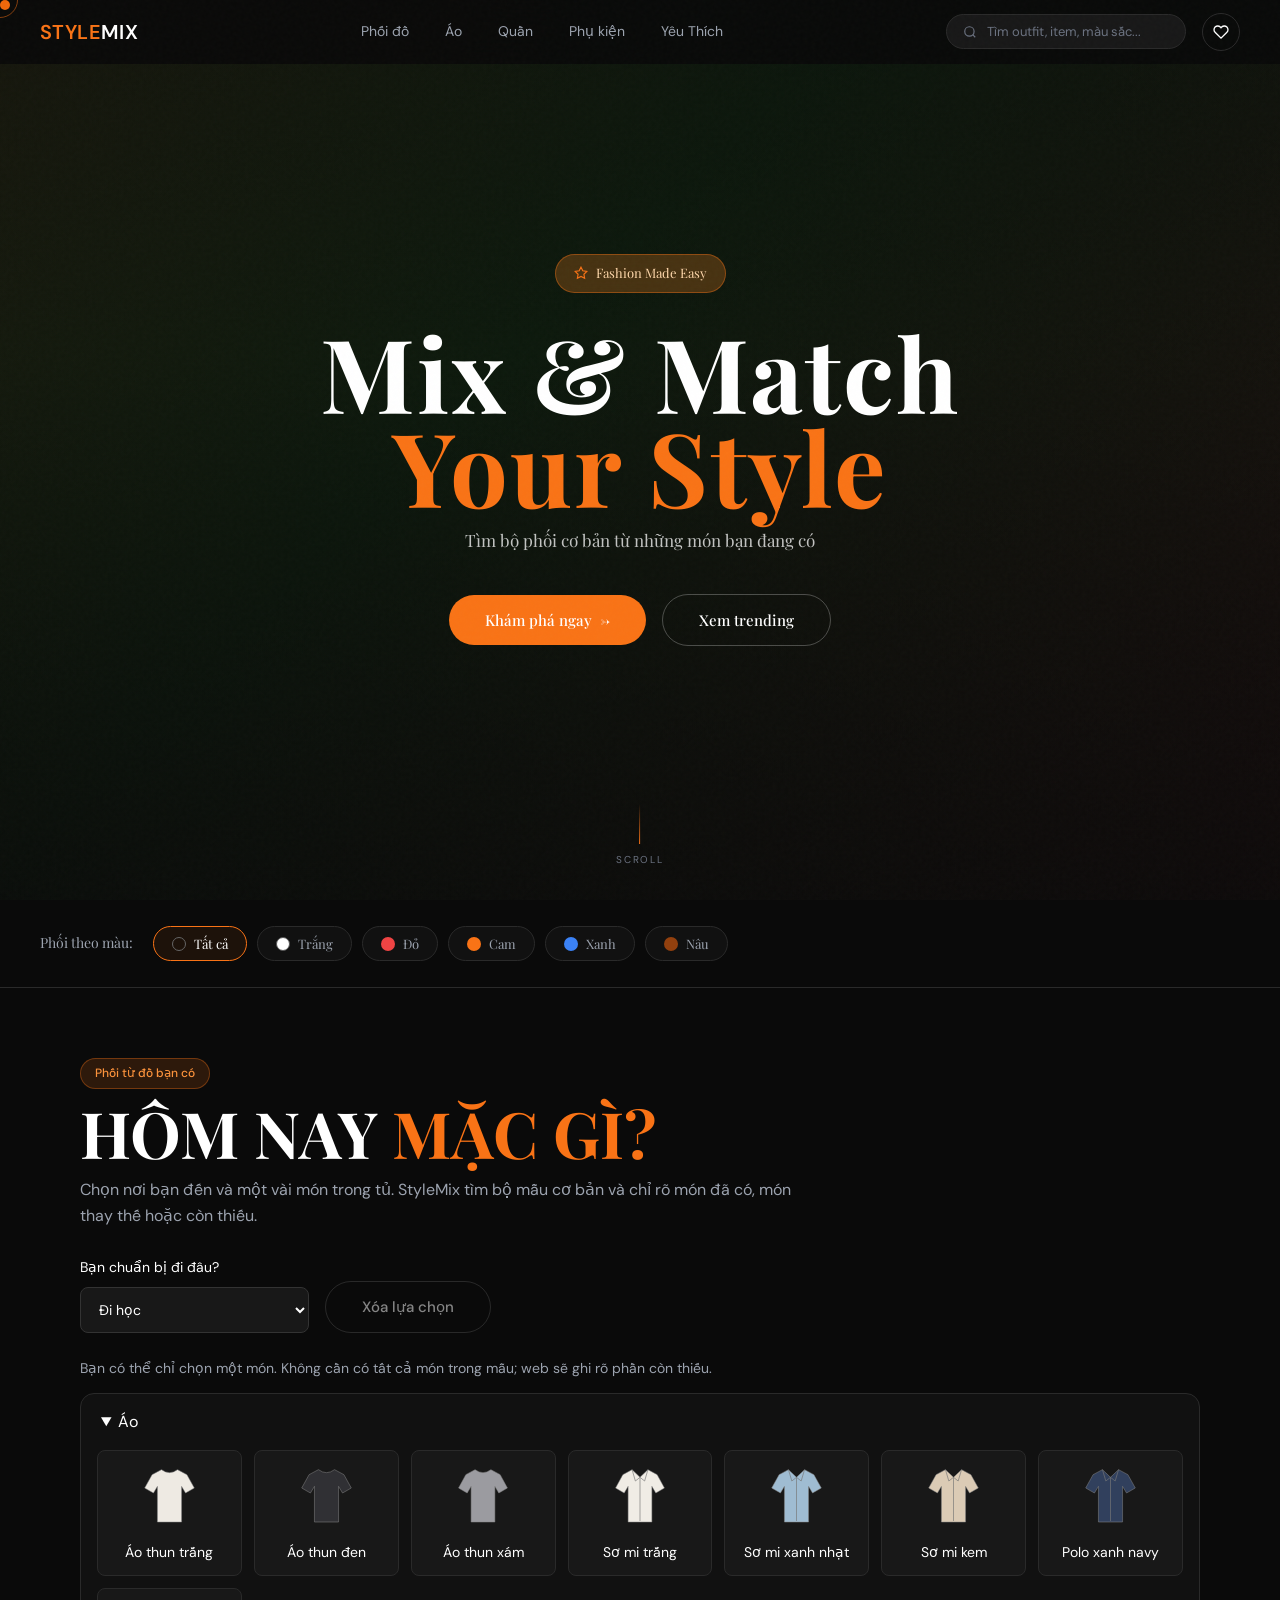
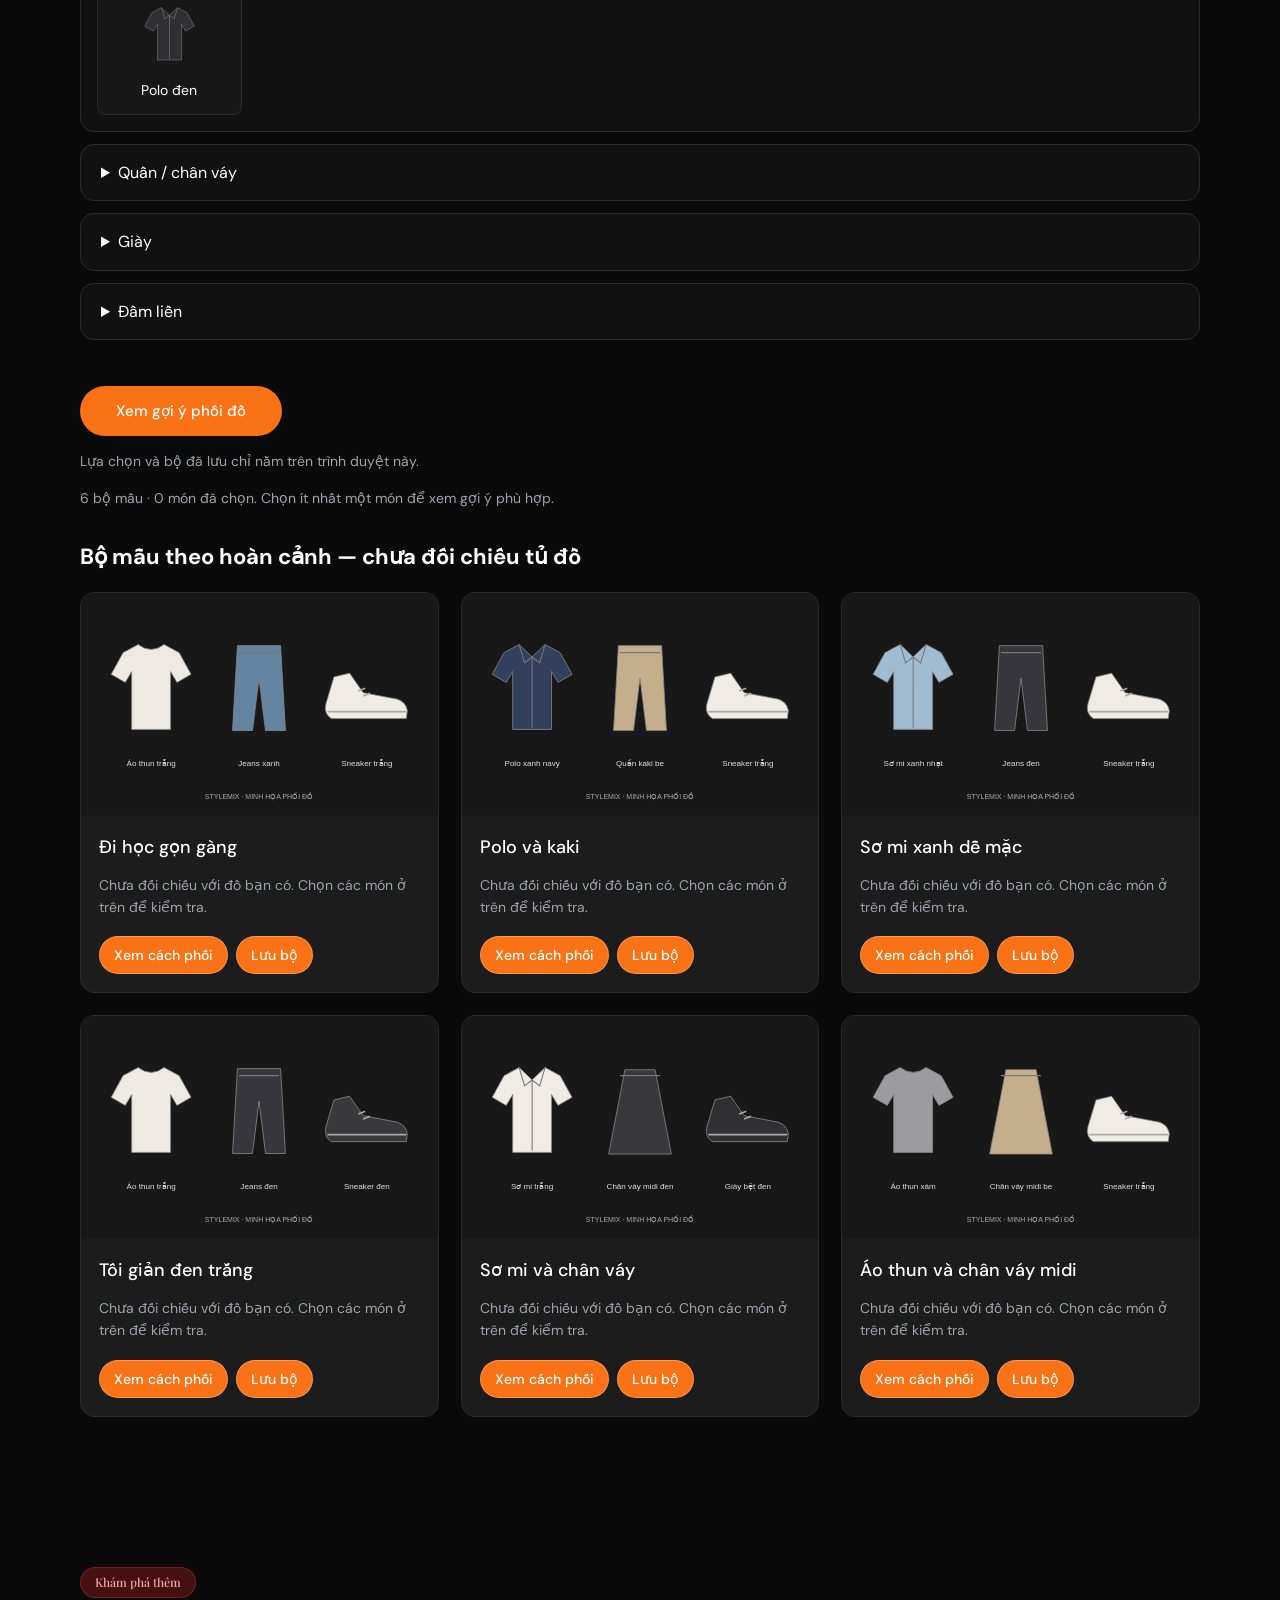
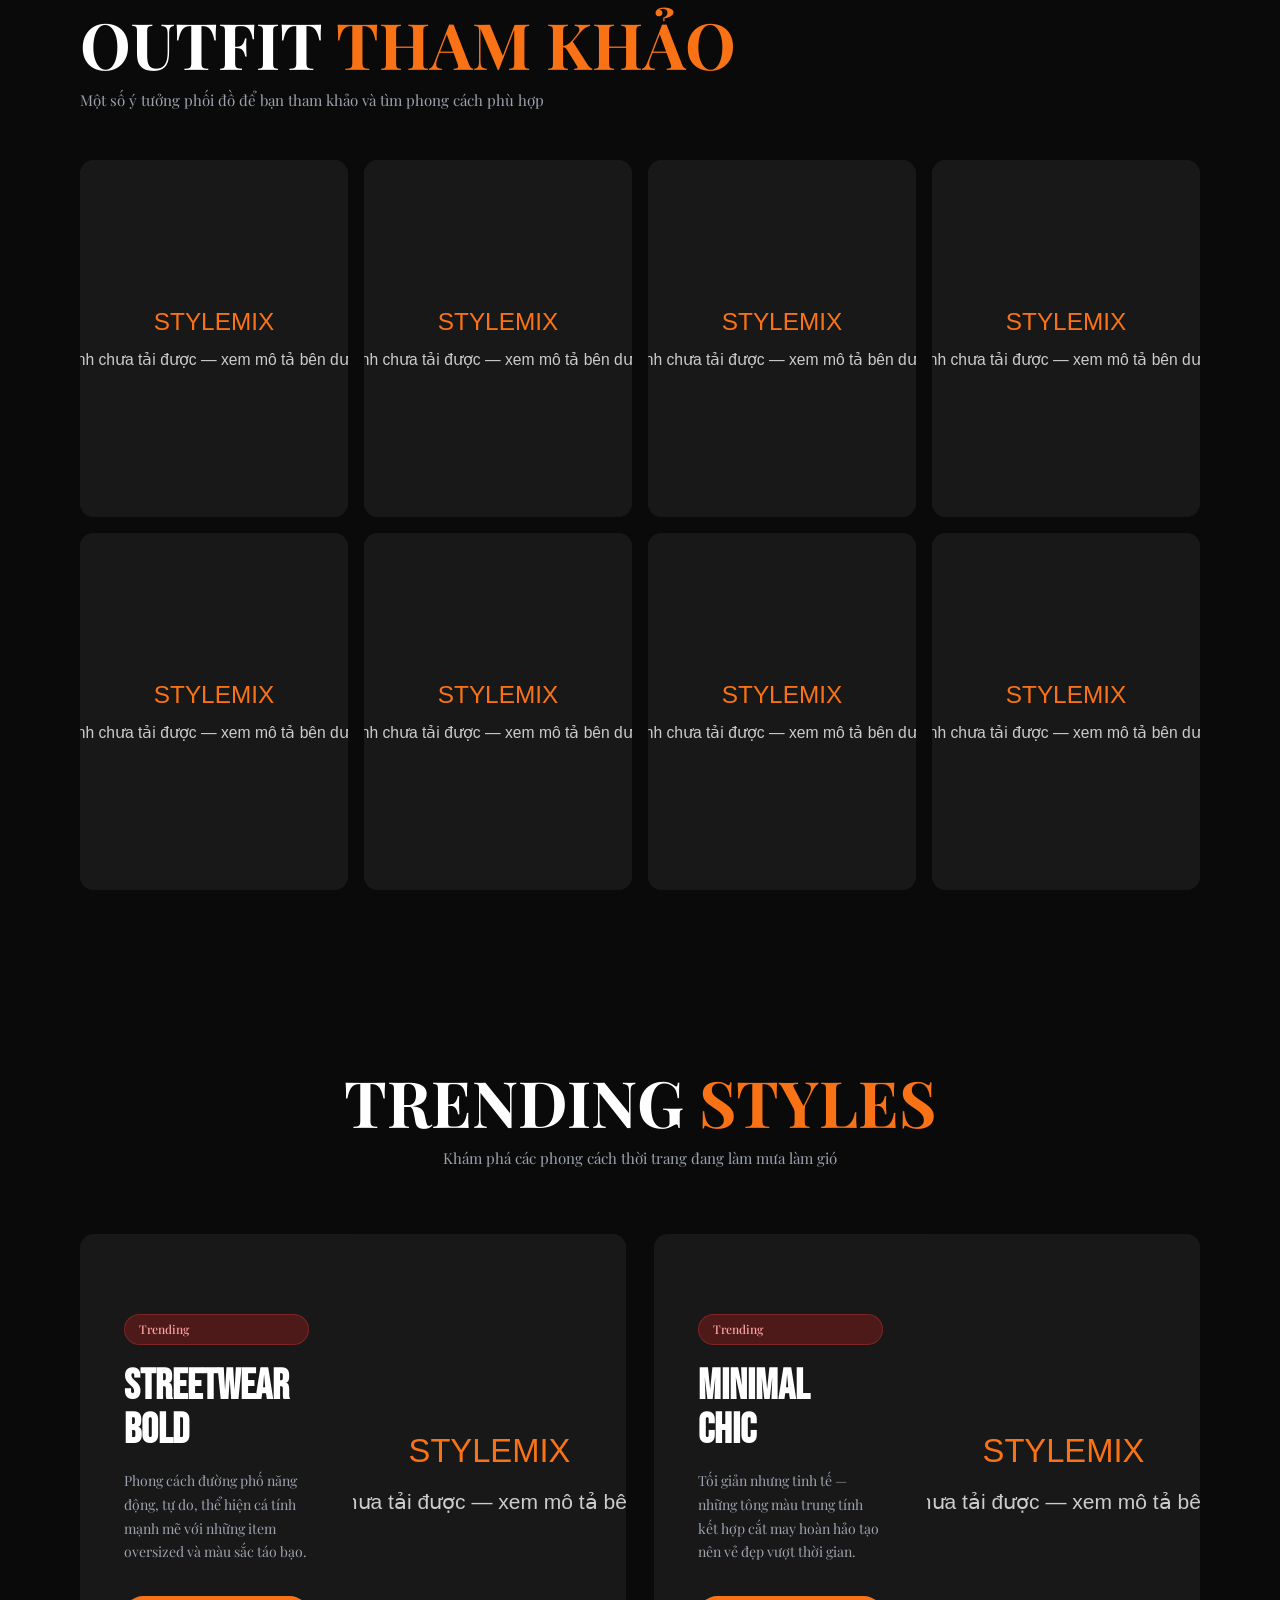
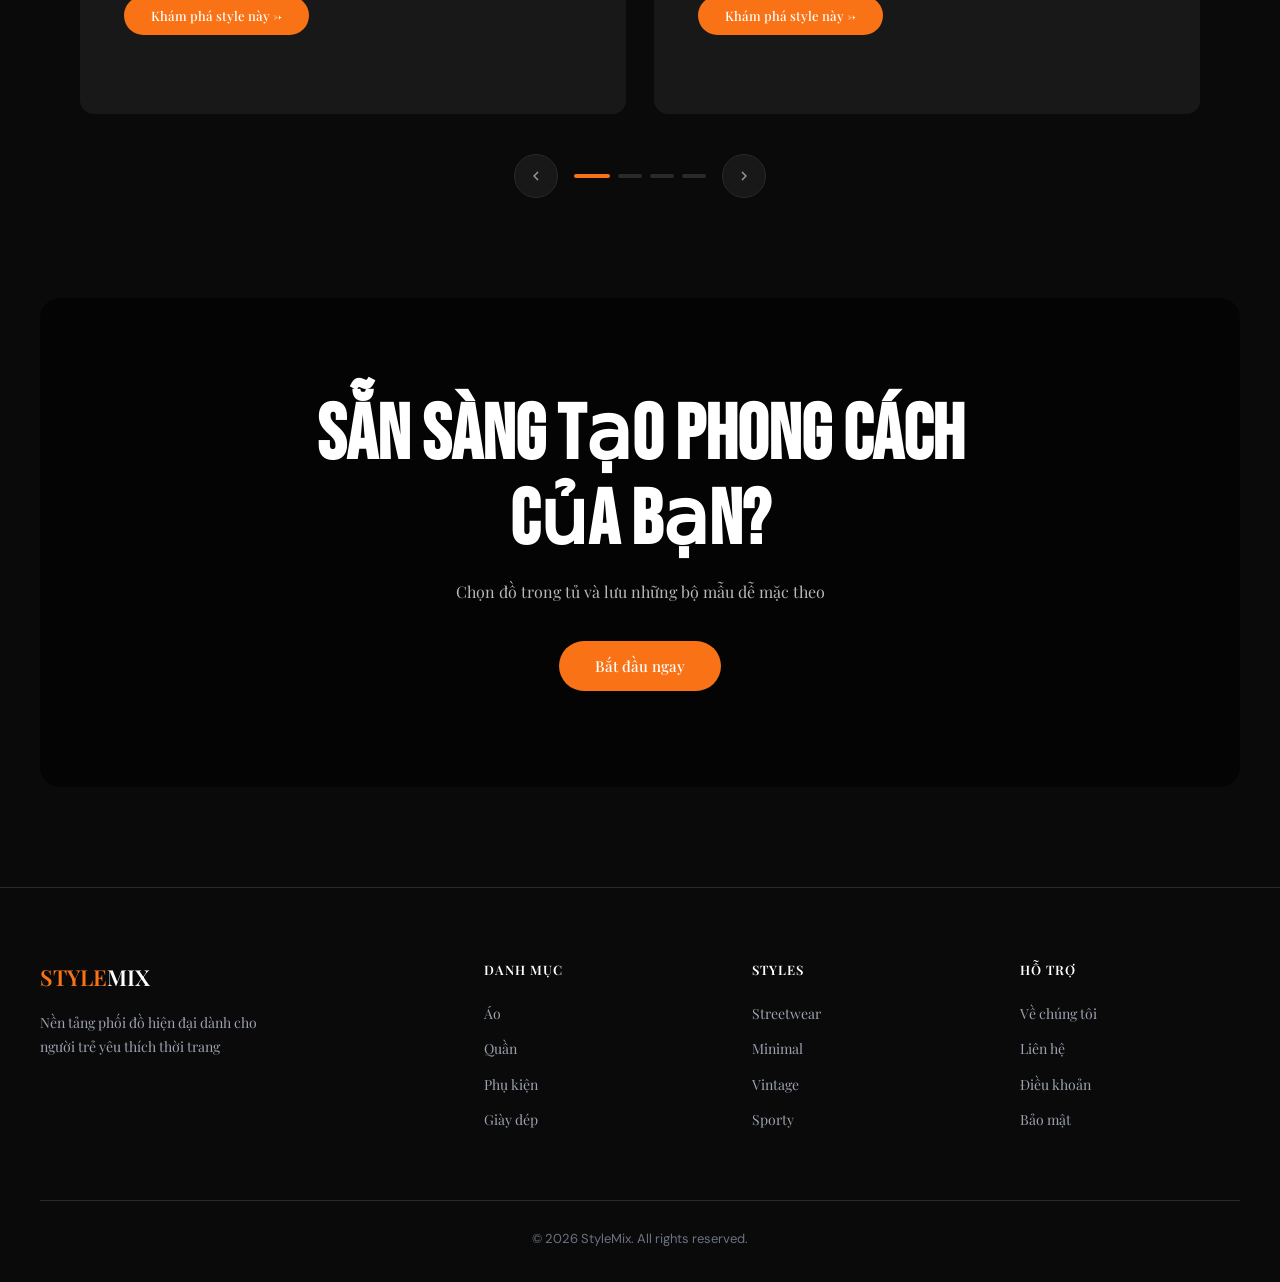
==== commit df60b740: "fix: complete accessible navigation and release checks" ====
--- a/index.html
+++ b/index.html
@@ -10,6 +10,11 @@
   <link rel="stylesheet" href="./assets/css/global.css"/>
   <link rel="stylesheet" href="./assets/css/home.css"/>
   <link rel="stylesheet" href="./assets/css/wardrobe.css"/>
+  <meta name="description" content="Tìm bộ phối mẫu cơ bản từ những món bạn có. Gợi ý rõ đồ đã có, món thay thế và phần còn thiếu cho đi học, công sở hoặc đi chơi."/>
+  <meta property="og:title" content="STYLEMIX — Mix &amp; Match Your Style"/>
+  <meta property="og:description" content="Tìm bộ phối mẫu cơ bản từ những món bạn có. Gợi ý rõ đồ đã có, món thay thế và phần còn thiếu cho đi học, công sở hoặc đi chơi."/>
+  <meta property="og:type" content="website"/>
+  <meta property="og:image" content="https://ducminhho106.github.io/Outfit-Styling-Website/assets/illustrations/social-preview.png"/>
 </head>
 <body>
 
@@ -17,7 +22,7 @@
   <div class="cursor-follower" id="cursorFollower"></div>
   <div class="page-transition" id="pageTransition"></div>
 
-  <div class="toast" id="toast">
+  <div class="toast" id="toast" role="status" aria-live="polite">
     <svg width="16" height="16" fill="none" stroke="currentColor" stroke-width="2" viewBox="0 0 24 24"><polyline points="20 6 9 13 4 11"/><polyline points="4 11 9 20 20 6"/></svg>
     <span id="toastMsg">Thông báo</span>
   </div>
@@ -26,7 +31,7 @@
     <div class="modal">
       <div class="modal__img"><img src="" alt="" id="modalImg"/></div>
       <div class="modal__body">
-        <button class="modal__close" id="modalClose">
+        <button class="modal__close" id="modalClose" aria-label="Đóng chi tiết">
           <svg width="16" height="16" fill="none" stroke="currentColor" stroke-width="2" viewBox="0 0 24 24"><line x1="18" y1="6" x2="6" y2="18"/><line x1="6" y1="6" x2="18" y2="18"/></svg>
         </button>
         <span class="tag tag--orange" id="modalTag"></span>
@@ -57,11 +62,10 @@
     <div class="nav__right">
       <div class="search-bar">
         <svg width="14" height="14" fill="none" stroke="currentColor" stroke-width="2" viewBox="0 0 24 24"><circle cx="11" cy="11" r="8"/><line x1="21" y1="21" x2="16.65" y2="16.65"/></svg>
-        <input type="text" placeholder="Tìm outfit, item, màu sắc..."/>
-      </div>
-      <div class="nav__like-icon" onclick="openSavedOutfits()">
-        <svg width="16" height="16" fill="none" stroke="currentColor" stroke-width="2" viewBox="0 0 24 24"><path d="M20.84 4.61a5.5 5.5 0 0 0-7.78 0L12 5.67l-1.06-1.06a5.5 5.5 0 0 0-7.78 7.78l1.06 1.06L12 21.23l7.78-7.78 1.06-1.06a5.5 5.5 0 0 0 0-7.78z"/></svg>
-      </div>
+        <input type="search" id="homeSearch" aria-label="Tìm outfit tham khảo" placeholder="Tìm outfit, item, màu sắc..."/>
+      </div>
+      <button type="button" class="nav__like-icon" aria-label="Mở bộ yêu thích" onclick="openSavedOutfits()">
+        <svg width="16" height="16" fill="none" stroke="currentColor" stroke-width="2" viewBox="0 0 24 24"><path d="M20.84 4.61a5.5 5.5 0 0 0-7.78 0L12 5.67l-1.06-1.06a5.5 5.5 0 0 0-7.78 7.78l1.06 1.06L12 21.23l7.78-7.78 1.06-1.06a5.5 5.5 0 0 0 0-7.78z"/></svg></button>
     </div>
   </nav>
 
@@ -139,28 +143,28 @@
       </div>
       <div class="trending__slider reveal">
         <div class="trending__track" id="trendingTrack">
-          <div class="trending__slide">
+          <div class="trending__slide" id="style-streetwear">
             <div class="slide__content"><span class="tag tag--red">Trending</span><h3 class="slide__title">STREETWEAR<br/>BOLD</h3><p class="slide__desc">Phong cách đường phố năng động, tự do, thể hiện cá tính mạnh mẽ với những item oversized và màu sắc táo bạo.</p><button class="btn btn--sm" onclick="openStyleModal('streetwear')">Khám phá style này →</button></div>
             <div class="slide__img"><img src="https://cdn.tcdulichtphcm.vn/upload/4-2024/images/2024-11-28/1732785817-gu-thoi-trang-cua-son-tung-11.jpg" alt="Streetwear" loading="lazy"/></div>
           </div>
-          <div class="trending__slide">
+          <div class="trending__slide" id="style-minimal">
             <div class="slide__content"><span class="tag tag--red">Trending</span><h3 class="slide__title">MINIMAL<br/>CHIC</h3><p class="slide__desc">Tối giản nhưng tinh tế — những tông màu trung tính kết hợp cắt may hoàn hảo tạo nên vẻ đẹp vượt thời gian.</p><button class="btn btn--sm" onclick="openStyleModal('minimal')">Khám phá style này →</button></div>
             <div class="slide__img"><img src="https://www.stylebysavina.com/wp-content/uploads/2023/09/minimal-style.jpg" alt="Minimal" loading="lazy"/></div>
           </div>
-          <div class="trending__slide">
+          <div class="trending__slide" id="style-vintage">
             <div class="slide__content"><span class="tag tag--red">Trending</span><h3 class="slide__title">VINTAGE<br/>REVIVAL</h3><p class="slide__desc">Phong cách vintage hoài cổ trở lại mạnh mẽ với các hoạ tiết retro và chất liệu denim cổ điển đầy cuốn hút.</p><button class="btn btn--sm" onclick="openStyleModal('vintage')">Khám phá style này →</button></div>
             <div class="slide__img"><img src="https://media.routine.vn/prod/media/phong-cach-vintage-la-gi-2.webp" alt="Vintage" loading="lazy"/></div>
           </div>
-          <div class="trending__slide">
+          <div class="trending__slide" id="style-sporty">
             <div class="slide__content"><span class="tag tag--red">Trending</span><h3 class="slide__title">SPORTY<br/>LUXE</h3><p class="slide__desc">Kết hợp giữa phong cách thể thao hiện đại và luxury fashion — năng động nhưng vẫn sang trọng mọi lúc mọi nơi.</p><button class="btn btn--sm" onclick="openStyleModal('sporty')">Khám phá style này →</button></div>
             <div class="slide__img"><img src="https://down-vn.img.susercontent.com/file/vn-11134207-7r98o-m0bd0srefogf1f.webp" alt="Sporty" loading="lazy"/></div>
           </div>
         </div>
       </div>
       <div class="slider-controls reveal">
-        <button class="slider-btn" onclick="slideMove(-1)"><svg width="16" height="16" fill="none" stroke="currentColor" stroke-width="2" viewBox="0 0 24 24"><polyline points="15 18 9 12 15 6"/></svg></button>
+        <button class="slider-btn" aria-label="Phong cách trước" onclick="slideMove(-1)"><svg width="16" height="16" fill="none" stroke="currentColor" stroke-width="2" viewBox="0 0 24 24"><polyline points="15 18 9 12 15 6"/></svg></button>
         <div class="slider-dots" id="sliderDots"></div>
-        <button class="slider-btn" onclick="slideMove(1)"><svg width="16" height="16" fill="none" stroke="currentColor" stroke-width="2" viewBox="0 0 24 24"><polyline points="9 18 15 12 9 6"/></svg></button>
+        <button class="slider-btn" aria-label="Phong cách tiếp theo" onclick="slideMove(1)"><svg width="16" height="16" fill="none" stroke="currentColor" stroke-width="2" viewBox="0 0 24 24"><polyline points="9 18 15 12 9 6"/></svg></button>
       </div>
     </div>
   </section>
@@ -178,9 +182,9 @@
     <div class="footer__inner">
       <div class="footer__grid reveal">
         <div><div class="footer__logo"><span class="accent">STYLE</span>MIX</div><p class="footer__tagline">Nền tảng phối đồ hiện đại dành cho người trẻ yêu thích thời trang</p></div>
-        <div class="footer__col"><h4>Danh mục</h4><a href="./ao.html">Áo</a><a href="./quan.html">Quần</a><a href="./phu-kien.html">Phụ kiện</a><a href="#">Giày dép</a></div>
-        <div class="footer__col"><h4>Styles</h4><a href="#">Streetwear</a><a href="#">Minimal</a><a href="#">Vintage</a><a href="#">Sporty</a></div>
-        <div class="footer__col"><h4>Hỗ trợ</h4><a href="#">Về chúng tôi</a><a href="#">Liên hệ</a><a href="#">Điều khoản</a><a href="#">Bảo mật</a></div>
+        <div class="footer__col"><h4>Danh mục</h4><a href="./ao.html">Áo</a><a href="./quan.html">Quần</a><a href="./phu-kien.html">Phụ kiện</a><a href="./index.html#wardrobe">Giày dép</a></div>
+        <div class="footer__col"><h4>Styles</h4><a href="./index.html#style-streetwear">Streetwear</a><a href="./index.html#style-minimal">Minimal</a><a href="./index.html#style-vintage">Vintage</a><a href="./index.html#style-sporty">Sporty</a></div>
+        <div class="footer__col"><h4>Hỗ trợ</h4><a href="./thong-tin.html#about">Về chúng tôi</a><a href="./thong-tin.html#contact">Liên hệ</a><a href="./thong-tin.html#usage">Điều khoản</a><a href="./thong-tin.html#privacy">Bảo mật</a></div>
       </div>
       <div class="footer__bottom">© 2026 StyleMix. All rights reserved.</div>
     </div>
--- a/assets/css/wardrobe.css
+++ b/assets/css/wardrobe.css
@@ -23,3 +23,8 @@
 @media(max-width:600px){.wardrobe{padding:48px var(--section-px)}.template-grid{grid-template-columns:1fr}.wardrobe__controls{align-items:stretch}.wardrobe__controls label{width:100%}.wardrobe select{width:100%}.picker-items{grid-template-columns:repeat(2,minmax(0,1fr))}}
 @media(prefers-reduced-motion:reduce){html{scroll-behavior:auto!important}*,*::before,*::after{animation:none!important;transition:none!important}.reveal,.reveal-left,.reveal-right,.reveal-scale{opacity:1!important;transform:none!important}.cursor,.cursor-follower{display:none!important}body{cursor:auto}}
 @media(hover:none){body{cursor:auto}.cursor,.cursor-follower{display:none}.outfit-card__overlay{opacity:1!important}}
+
+.template-modal .modal__img{min-height:0;display:flex;align-items:center;background:var(--color-bg-3)}
+.template-modal .modal__img img{height:auto;object-fit:contain}
+.outfit-card__open{position:absolute;inset:0;border:0;background:transparent;cursor:pointer;z-index:1}
+.outfit-card__like{z-index:2}
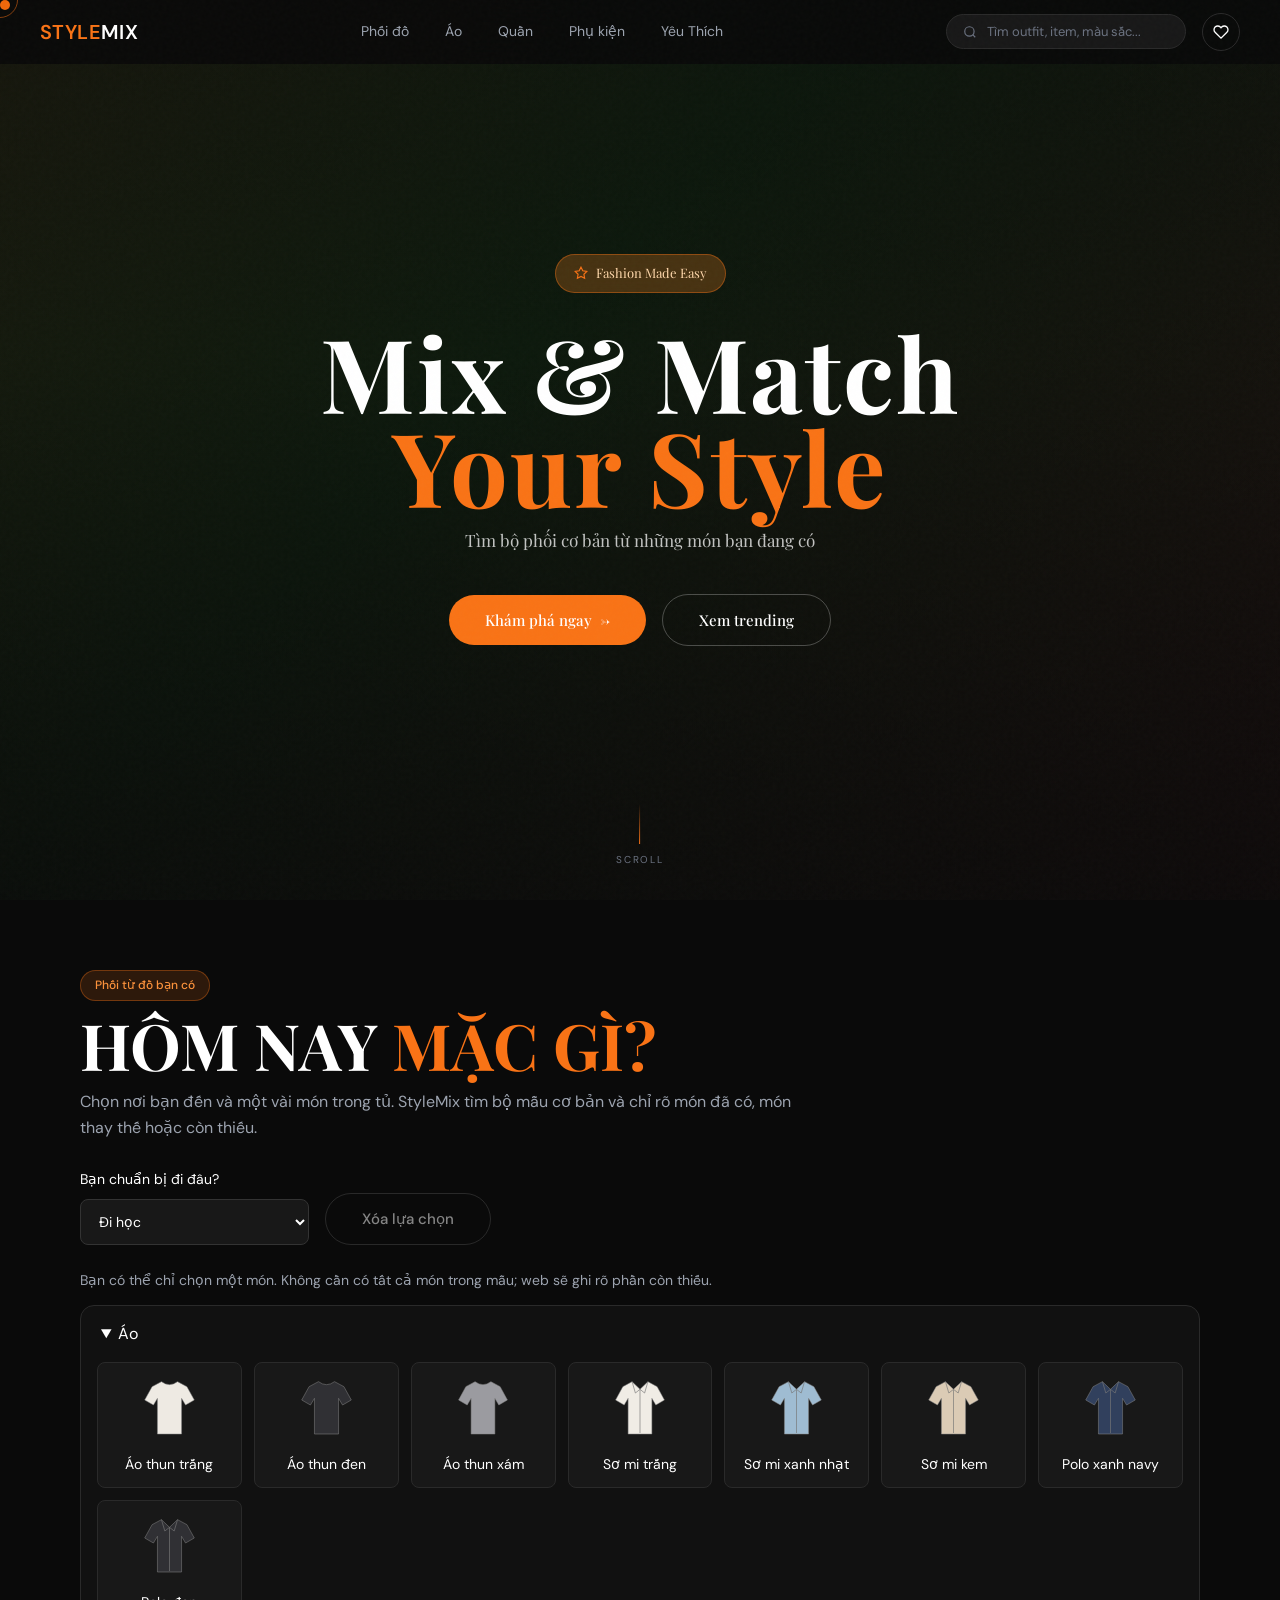
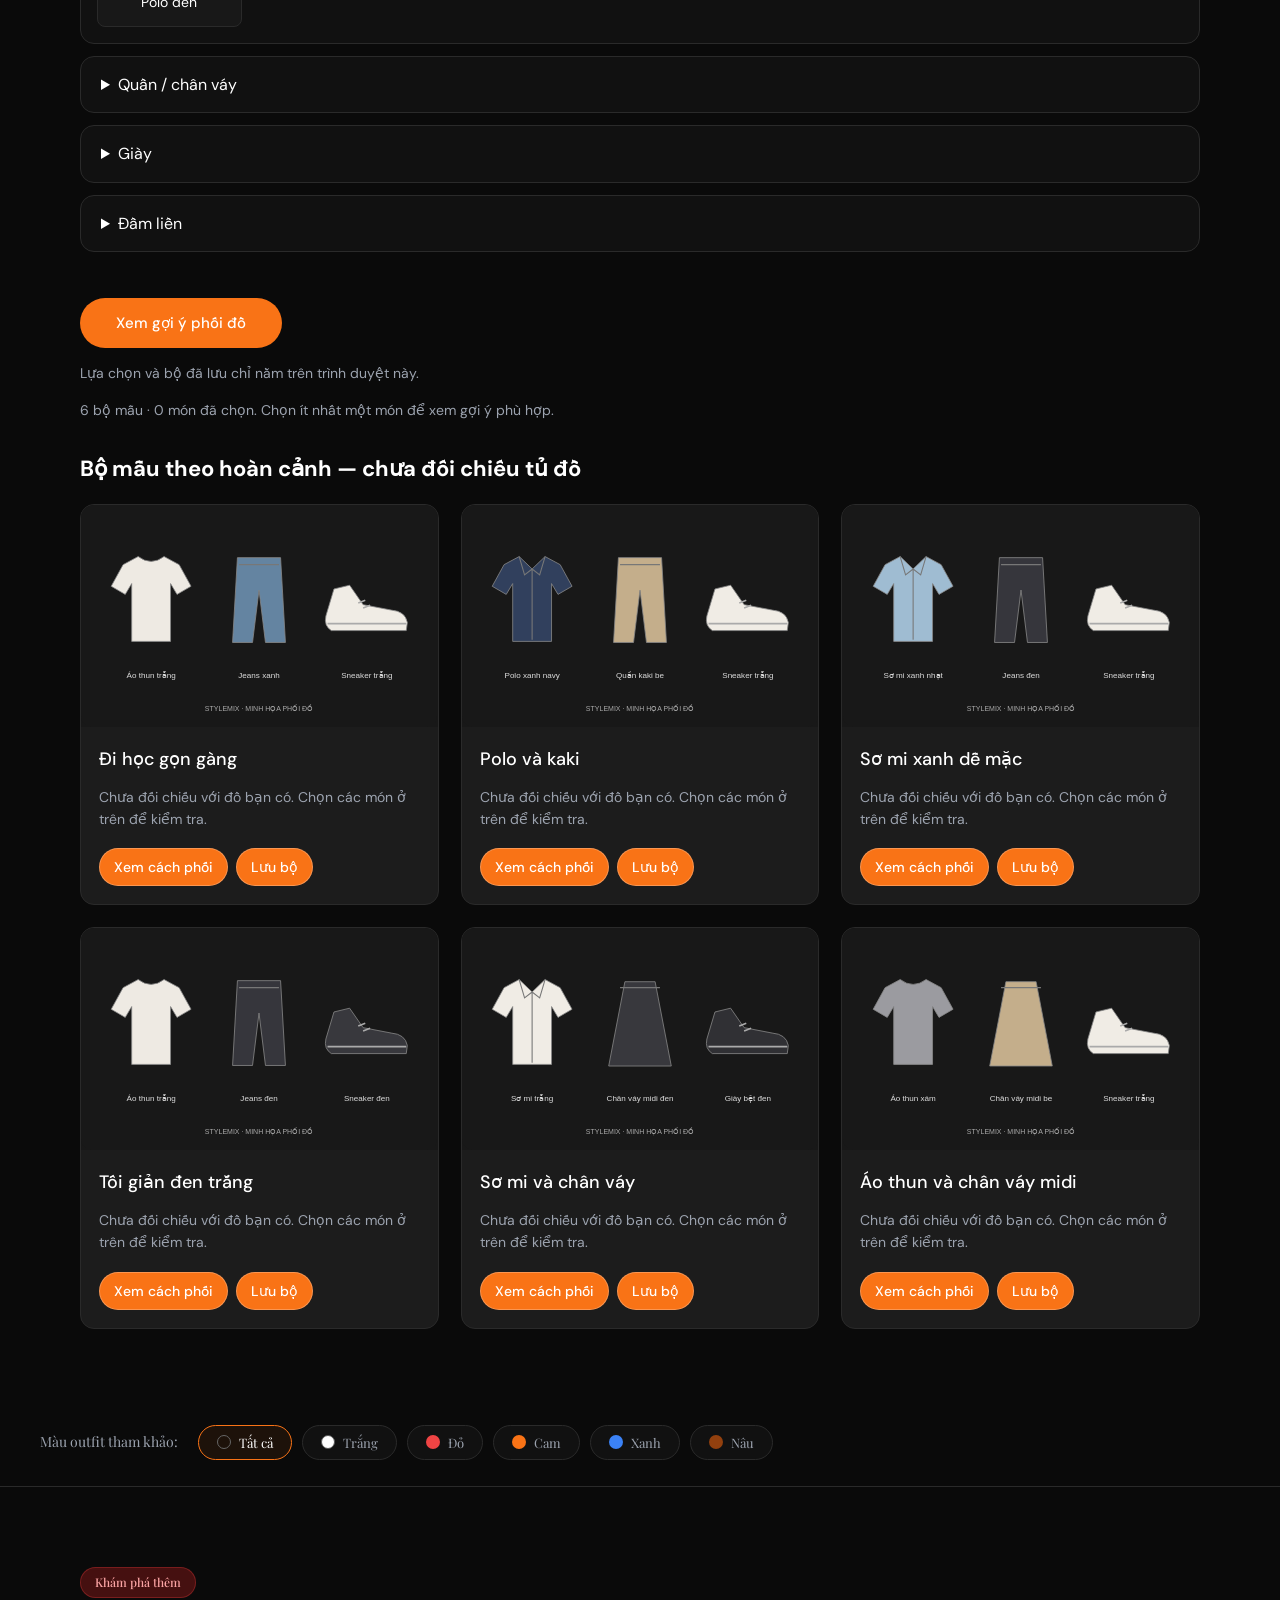
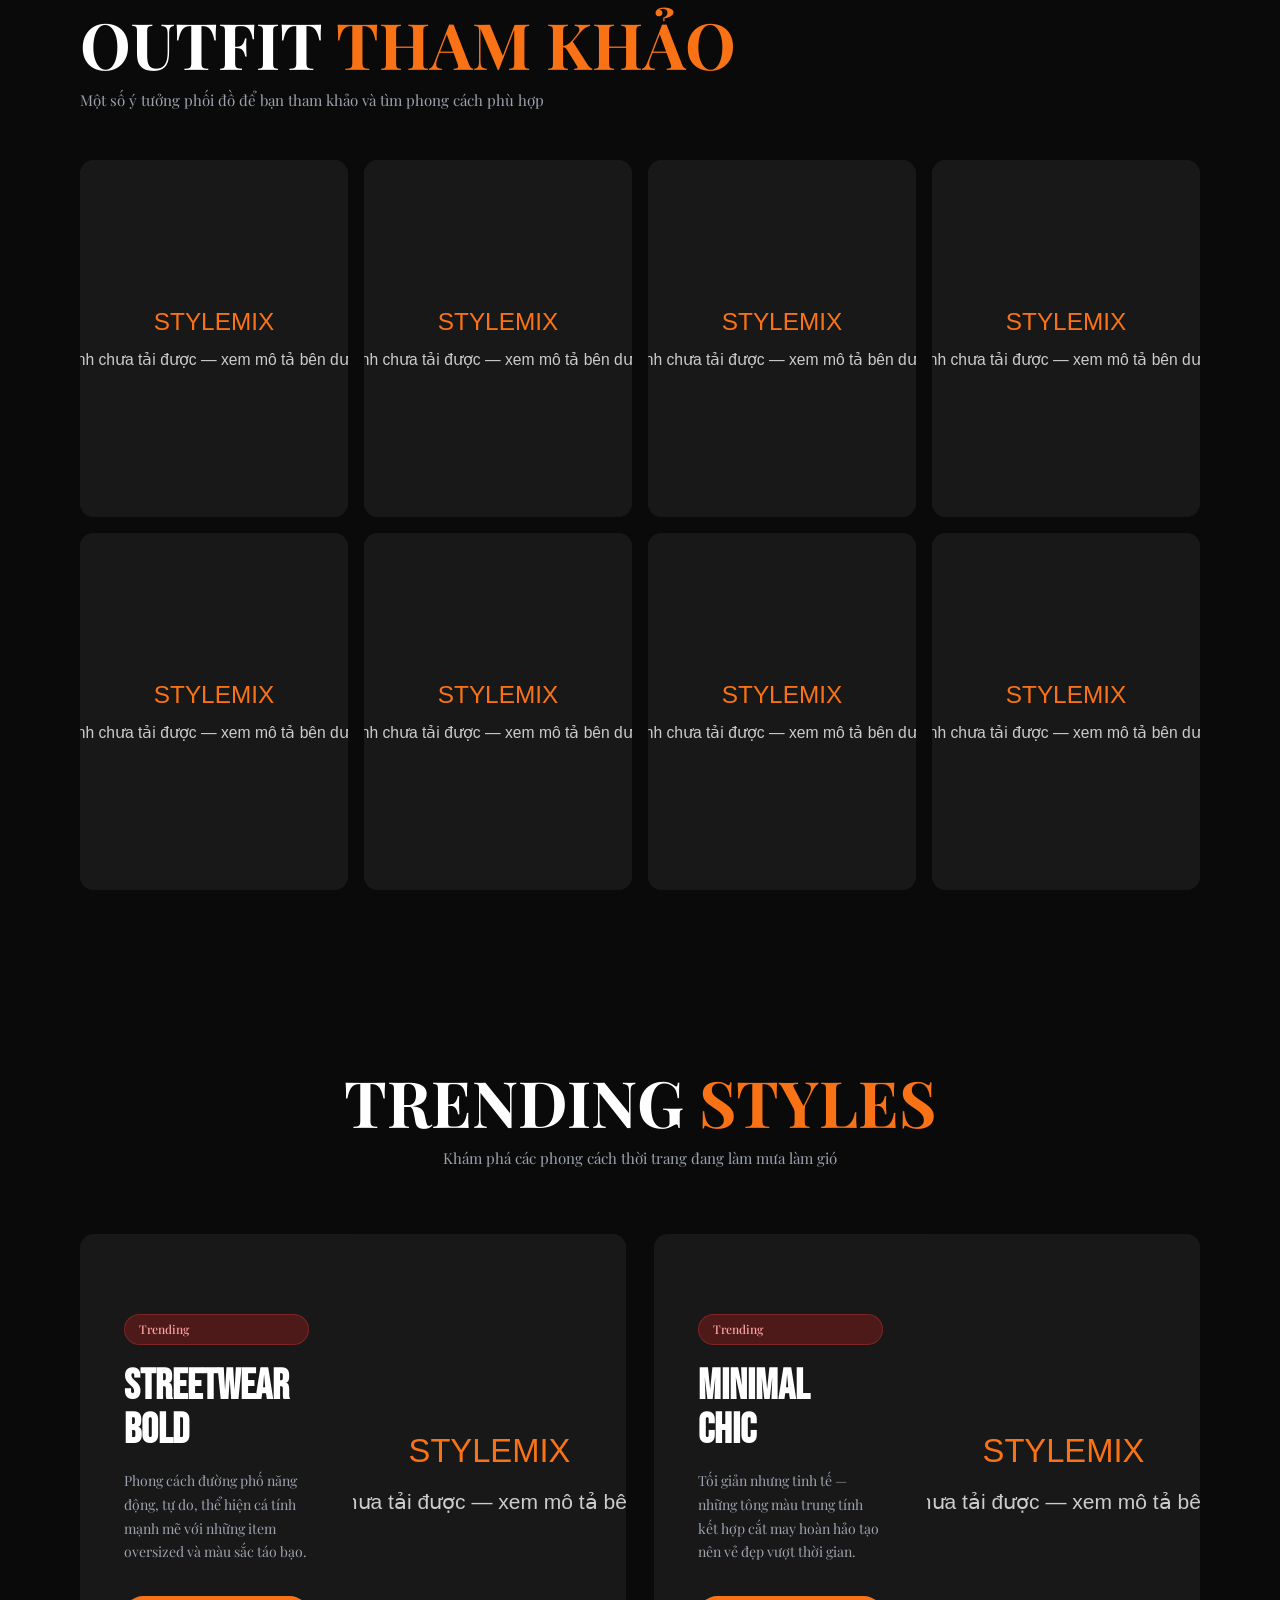
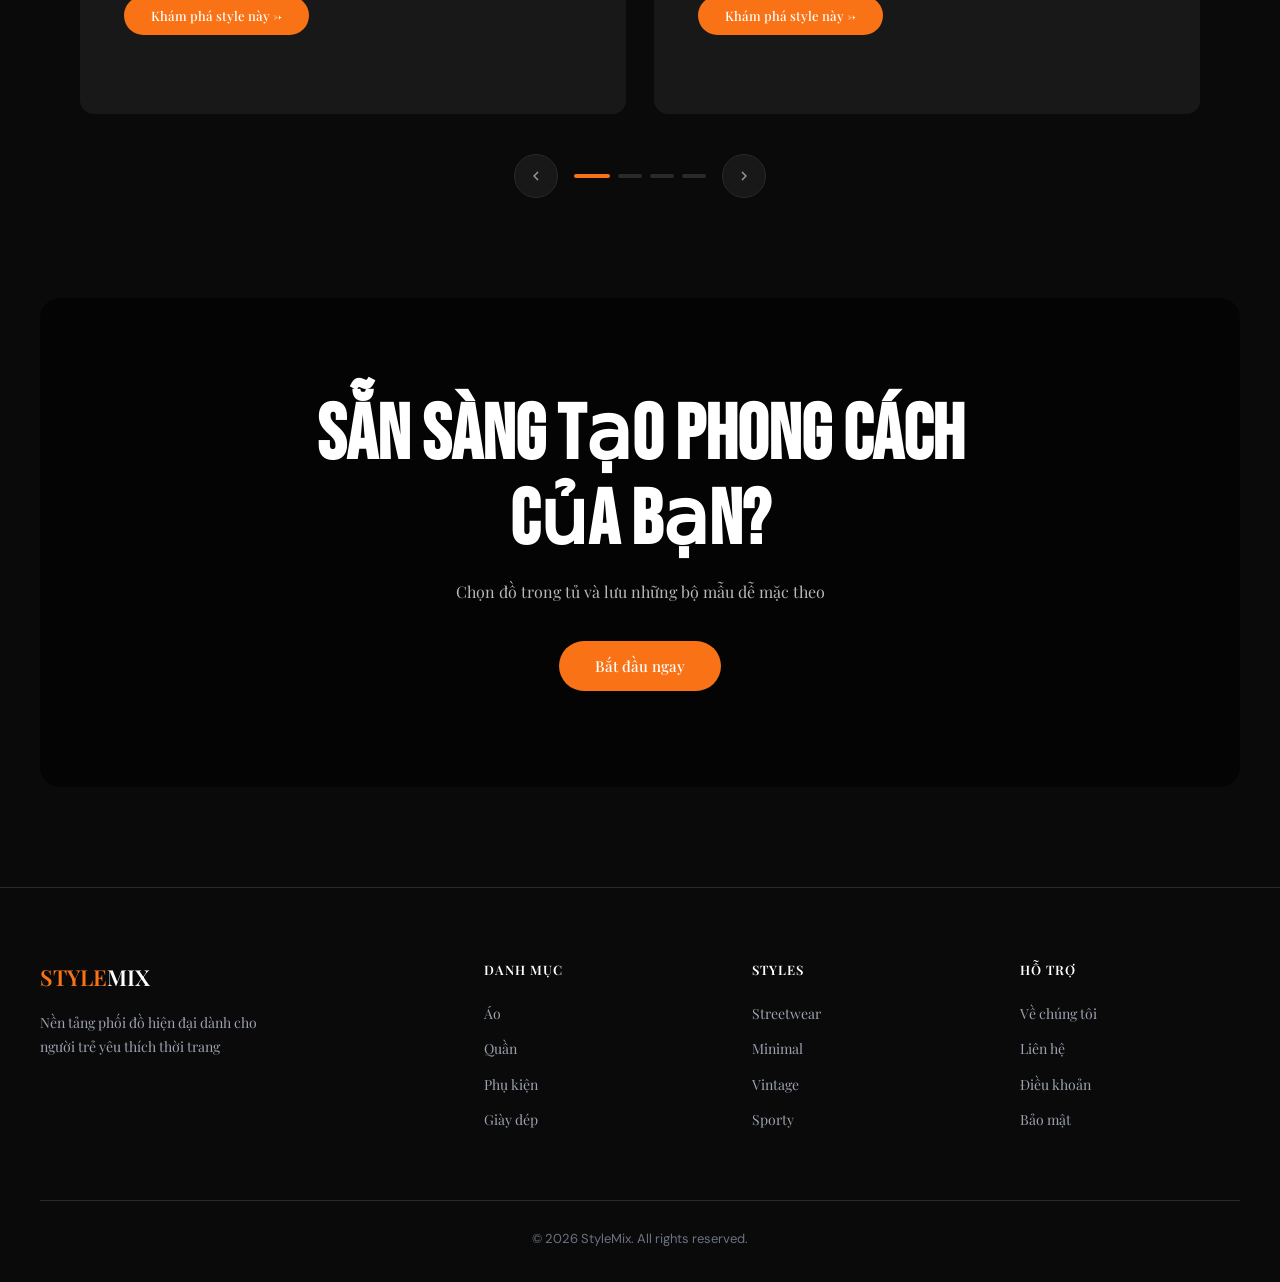
==== commit 0c864435: "fix: resolve independent review findings with regression coverage" ====
--- a/index.html
+++ b/index.html
@@ -1,201 +1,201 @@
-<!DOCTYPE html>
-<html lang="vi">
-<head>
-  <meta charset="UTF-8"/>
-  <meta name="viewport" content="width=device-width, initial-scale=1.0"/>
-  <title>STYLEMIX — Mix &amp; Match Your Style</title>
-  <link rel="preconnect" href="https://fonts.googleapis.com"/>
-  <link rel="preconnect" href="https://fonts.gstatic.com" crossorigin/>
-  <link href="https://fonts.googleapis.com/css2?family=Bebas+Neue&family=Playfair+Display:ital,wght@0,400;0,700;1,400&family=DM+Sans:ital,wght@0,300;0,400;0,500;0,600;1,300&display=swap" rel="stylesheet"/>
-  <link rel="stylesheet" href="./assets/css/global.css"/>
-  <link rel="stylesheet" href="./assets/css/home.css"/>
-  <link rel="stylesheet" href="./assets/css/wardrobe.css"/>
-  <meta name="description" content="Tìm bộ phối mẫu cơ bản từ những món bạn có. Gợi ý rõ đồ đã có, món thay thế và phần còn thiếu cho đi học, công sở hoặc đi chơi."/>
-  <meta property="og:title" content="STYLEMIX — Mix &amp; Match Your Style"/>
-  <meta property="og:description" content="Tìm bộ phối mẫu cơ bản từ những món bạn có. Gợi ý rõ đồ đã có, món thay thế và phần còn thiếu cho đi học, công sở hoặc đi chơi."/>
-  <meta property="og:type" content="website"/>
-  <meta property="og:image" content="https://ducminhho106.github.io/Outfit-Styling-Website/assets/illustrations/social-preview.png"/>
-</head>
-<body>
-
-  <div class="cursor" id="cursor"></div>
-  <div class="cursor-follower" id="cursorFollower"></div>
-  <div class="page-transition" id="pageTransition"></div>
-
-  <div class="toast" id="toast" role="status" aria-live="polite">
-    <svg width="16" height="16" fill="none" stroke="currentColor" stroke-width="2" viewBox="0 0 24 24"><polyline points="20 6 9 13 4 11"/><polyline points="4 11 9 20 20 6"/></svg>
-    <span id="toastMsg">Thông báo</span>
-  </div>
-
-  <div class="modal-overlay" id="modal">
-    <div class="modal">
-      <div class="modal__img"><img src="" alt="" id="modalImg"/></div>
-      <div class="modal__body">
-        <button class="modal__close" id="modalClose" aria-label="Đóng chi tiết">
-          <svg width="16" height="16" fill="none" stroke="currentColor" stroke-width="2" viewBox="0 0 24 24"><line x1="18" y1="6" x2="6" y2="18"/><line x1="6" y1="6" x2="18" y2="18"/></svg>
-        </button>
-        <span class="tag tag--orange" id="modalTag"></span>
-        <h2 class="modal__title" id="modalTitle"></h2>
-        <p class="modal__desc" id="modalDesc"></p>
-        <p class="modal__items-label">Items trong outfit</p>
-        <ul class="modal__items" id="modalItems"></ul>
-        <button class="btn btn--primary btn--full" id="modalSaveBtn" onclick="saveOutfitLocal(window.currentOutfit)">
-          <svg width="14" height="14" fill="none" stroke="currentColor" stroke-width="2" viewBox="0 0 24 24"><path d="M19 21l-7-5-7 5V5a2 2 0 0 1 2-2h10a2 2 0 0 1 2 2z"/></svg>
-          Lưu outfit này
-        </button>
-      </div>
-    </div>
-  </div>
-
-  <nav class="nav" id="navbar">
-    <a class="nav__logo" href="index.html">
-      <span class="nav__logo-style">STYLE</span><span class="nav__logo-mix">MIX</span>
-    </a>
-    <div class="nav__links">
-      <a href="./index.html#wardrobe">Phối đồ</a>
-      <a href="./ao.html">Áo</a>
-      <a href="./quan.html">Quần</a>
-      <a href="./phu-kien.html">Phụ kiện</a>
-      
-            <a href="./yeu-thich.html">Yêu Thích</a>
-    </div>
-    <div class="nav__right">
-      <div class="search-bar">
-        <svg width="14" height="14" fill="none" stroke="currentColor" stroke-width="2" viewBox="0 0 24 24"><circle cx="11" cy="11" r="8"/><line x1="21" y1="21" x2="16.65" y2="16.65"/></svg>
-        <input type="search" id="homeSearch" aria-label="Tìm outfit tham khảo" placeholder="Tìm outfit, item, màu sắc..."/>
-      </div>
-      <button type="button" class="nav__like-icon" aria-label="Mở bộ yêu thích" onclick="openSavedOutfits()">
-        <svg width="16" height="16" fill="none" stroke="currentColor" stroke-width="2" viewBox="0 0 24 24"><path d="M20.84 4.61a5.5 5.5 0 0 0-7.78 0L12 5.67l-1.06-1.06a5.5 5.5 0 0 0-7.78 7.78l1.06 1.06L12 21.23l7.78-7.78 1.06-1.06a5.5 5.5 0 0 0 0-7.78z"/></svg></button>
-    </div>
-  </nav>
-
-  <section class="hero">
-    <div class="hero__bg"></div>
-    <div class="hero__content">
-      <div class="hero__badge reveal">
-        <svg width="14" height="14" fill="none" stroke="currentColor" stroke-width="2" viewBox="0 0 24 24"><polygon points="12 2 15.09 8.26 22 9.27 17 14.14 18.18 21.02 12 17.77 5.82 21.02 7 14.14 2 9.27 8.91 8.26 12 2"/></svg>
-        Fashion Made Easy
-      </div>
-      <h1 class="hero__title reveal" style="transition-delay:.12s">
-        <span class="line-white">Mix &amp; Match</span>
-        <span class="line-orange">Your Style</span>
-      </h1>
-      <p class="hero__sub reveal" style="transition-delay:.22s">Tìm bộ phối cơ bản từ những món bạn đang có</p>
-      <div class="hero__ctas reveal" style="transition-delay:.32s">
-        <button class="btn btn--primary" onclick="document.getElementById('wardrobe').scrollIntoView({behavior:'smooth'})"><span>Khám phá ngay</span><span>→</span></button>
-        <button class="btn btn--ghost" onclick="document.getElementById('trending').scrollIntoView({behavior:'smooth'})">Xem trending</button>
-      </div>
-    </div>
-    <div class="hero__scroll"><div class="hero__scroll-line"></div>Scroll</div>
-  </section>
-
-  <section class="color-filter">
-    <div class="color-filter__inner reveal">
-      <span class="color-filter__label">Phối theo màu:</span>
-      <div class="color-filter__pills">
-        <button class="color-pill active" onclick="filterColor(this,'all')"><div class="color-dot" style="background:transparent;border:1.5px solid #666"></div>Tất cả</button>
-        <button class="color-pill" onclick="filterColor(this,'white')"><div class="color-dot" style="background:#fff;border:1px solid #555"></div>Trắng</button>
-        <button class="color-pill" onclick="filterColor(this,'red')"><div class="color-dot" style="background:#EF4444"></div>Đỏ</button>
-        <button class="color-pill" onclick="filterColor(this,'orange')"><div class="color-dot" style="background:#F97316"></div>Cam</button>
-        <button class="color-pill" onclick="filterColor(this,'blue')"><div class="color-dot" style="background:#3B82F6"></div>Xanh</button>
-        <button class="color-pill" onclick="filterColor(this,'brown')"><div class="color-dot" style="background:#92400E"></div>Nâu</button>
-      </div>
-    </div>
-  </section>
-
-  <section class="wardrobe" id="wardrobe" aria-labelledby="wardrobeTitle">
-    <div class="section-inner">
-      <div class="wardrobe__header"><span class="tag tag--orange">Phối từ đồ bạn có</span>
-        <h2 class="section-title" id="wardrobeTitle">Hôm nay <span class="accent">mặc gì?</span></h2>
-        <p>Chọn nơi bạn đến và một vài món trong tủ. StyleMix tìm bộ mẫu cơ bản và chỉ rõ món đã có, món thay thế hoặc còn thiếu.</p>
-      </div>
-      <div class="wardrobe__controls">
-        <label for="outfitOccasion">Bạn chuẩn bị đi đâu?<select id="outfitOccasion"><option value="school">Đi học</option><option value="work">Đi làm</option><option value="presentation">Thuyết trình / phỏng vấn</option><option value="social">Đi chơi</option></select></label>
-        <button type="button" class="btn btn--ghost" id="clearSelection">Xóa lựa chọn</button>
-      </div>
-      <p class="wardrobe-note">Bạn có thể chỉ chọn một món. Không cần có tất cả món trong mẫu; web sẽ ghi rõ phần còn thiếu.</p>
-      <div id="itemPicker"></div><div id="selectedItems" class="selected-items" aria-label="Đồ bạn đã chọn"></div>
-      <button type="button" class="btn btn--primary" id="findOutfits" disabled>Xem gợi ý phối đồ</button>
-      <p class="wardrobe-note" id="selectionStorageNote">Lựa chọn và bộ đã lưu chỉ nằm trên trình duyệt này.</p>
-      <p class="wardrobe-note" id="wardrobeStatus" role="status" aria-live="polite">Đang tải thư viện phối đồ…</p>
-      <button type="button" class="btn btn--ghost" id="retryOutfits" hidden>Thử tải lại thư viện</button>
-      <div id="outfitResults" tabindex="-1" aria-label="Kết quả gợi ý phối đồ"></div>
-    </div>
-  </section>
-
-  <section class="hot-outfits" id="hot-outfits">
-    <div class="section-inner">
-      <div class="hot-outfits__header reveal">
-        <span class="tag tag--red">Khám phá thêm</span>
-        <h2 class="section-title" style="margin-top:14px">Outfit <span class="accent">tham khảo</span></h2>
-        <p class="section-sub">Một số ý tưởng phối đồ để bạn tham khảo và tìm phong cách phù hợp</p>
-      </div>
-      <div class="outfit-grid" id="outfitGrid"></div>
-
-    </div>
-  </section>
-
-  <section class="trending" id="trending">
-    <div class="section-inner">
-      <div class="trending__header reveal">
-        <h2 class="section-title">Trending <span class="accent">Styles</span></h2>
-        <p class="trending__sub">Khám phá các phong cách thời trang đang làm mưa làm gió</p>
-      </div>
-      <div class="trending__slider reveal">
-        <div class="trending__track" id="trendingTrack">
-          <div class="trending__slide" id="style-streetwear">
-            <div class="slide__content"><span class="tag tag--red">Trending</span><h3 class="slide__title">STREETWEAR<br/>BOLD</h3><p class="slide__desc">Phong cách đường phố năng động, tự do, thể hiện cá tính mạnh mẽ với những item oversized và màu sắc táo bạo.</p><button class="btn btn--sm" onclick="openStyleModal('streetwear')">Khám phá style này →</button></div>
-            <div class="slide__img"><img src="https://cdn.tcdulichtphcm.vn/upload/4-2024/images/2024-11-28/1732785817-gu-thoi-trang-cua-son-tung-11.jpg" alt="Streetwear" loading="lazy"/></div>
-          </div>
-          <div class="trending__slide" id="style-minimal">
-            <div class="slide__content"><span class="tag tag--red">Trending</span><h3 class="slide__title">MINIMAL<br/>CHIC</h3><p class="slide__desc">Tối giản nhưng tinh tế — những tông màu trung tính kết hợp cắt may hoàn hảo tạo nên vẻ đẹp vượt thời gian.</p><button class="btn btn--sm" onclick="openStyleModal('minimal')">Khám phá style này →</button></div>
-            <div class="slide__img"><img src="https://www.stylebysavina.com/wp-content/uploads/2023/09/minimal-style.jpg" alt="Minimal" loading="lazy"/></div>
-          </div>
-          <div class="trending__slide" id="style-vintage">
-            <div class="slide__content"><span class="tag tag--red">Trending</span><h3 class="slide__title">VINTAGE<br/>REVIVAL</h3><p class="slide__desc">Phong cách vintage hoài cổ trở lại mạnh mẽ với các hoạ tiết retro và chất liệu denim cổ điển đầy cuốn hút.</p><button class="btn btn--sm" onclick="openStyleModal('vintage')">Khám phá style này →</button></div>
-            <div class="slide__img"><img src="https://media.routine.vn/prod/media/phong-cach-vintage-la-gi-2.webp" alt="Vintage" loading="lazy"/></div>
-          </div>
-          <div class="trending__slide" id="style-sporty">
-            <div class="slide__content"><span class="tag tag--red">Trending</span><h3 class="slide__title">SPORTY<br/>LUXE</h3><p class="slide__desc">Kết hợp giữa phong cách thể thao hiện đại và luxury fashion — năng động nhưng vẫn sang trọng mọi lúc mọi nơi.</p><button class="btn btn--sm" onclick="openStyleModal('sporty')">Khám phá style này →</button></div>
-            <div class="slide__img"><img src="https://down-vn.img.susercontent.com/file/vn-11134207-7r98o-m0bd0srefogf1f.webp" alt="Sporty" loading="lazy"/></div>
-          </div>
-        </div>
-      </div>
-      <div class="slider-controls reveal">
-        <button class="slider-btn" aria-label="Phong cách trước" onclick="slideMove(-1)"><svg width="16" height="16" fill="none" stroke="currentColor" stroke-width="2" viewBox="0 0 24 24"><polyline points="15 18 9 12 15 6"/></svg></button>
-        <div class="slider-dots" id="sliderDots"></div>
-        <button class="slider-btn" aria-label="Phong cách tiếp theo" onclick="slideMove(1)"><svg width="16" height="16" fill="none" stroke="currentColor" stroke-width="2" viewBox="0 0 24 24"><polyline points="9 18 15 12 9 6"/></svg></button>
-      </div>
-    </div>
-  </section>
-
-  <div class="cta-banner">
-    <div class="cta-banner__bg"></div>
-    <div class="cta-banner__content reveal">
-      <h2 class="cta-banner__title">Sẵn sàng tạo <span class="accent">phong cách</span><br/>của bạn?</h2>
-      <p class="cta-banner__desc">Chọn đồ trong tủ và lưu những bộ mẫu dễ mặc theo</p>
-      <button class="btn btn--primary" onclick="document.getElementById('wardrobe').scrollIntoView({behavior:'smooth'})"><span>Bắt đầu ngay</span></button>
-    </div>
-  </div>
-
-  <footer class="footer" style="margin-top:100px">
-    <div class="footer__inner">
-      <div class="footer__grid reveal">
-        <div><div class="footer__logo"><span class="accent">STYLE</span>MIX</div><p class="footer__tagline">Nền tảng phối đồ hiện đại dành cho người trẻ yêu thích thời trang</p></div>
-        <div class="footer__col"><h4>Danh mục</h4><a href="./ao.html">Áo</a><a href="./quan.html">Quần</a><a href="./phu-kien.html">Phụ kiện</a><a href="./index.html#wardrobe">Giày dép</a></div>
-        <div class="footer__col"><h4>Styles</h4><a href="./index.html#style-streetwear">Streetwear</a><a href="./index.html#style-minimal">Minimal</a><a href="./index.html#style-vintage">Vintage</a><a href="./index.html#style-sporty">Sporty</a></div>
-        <div class="footer__col"><h4>Hỗ trợ</h4><a href="./thong-tin.html#about">Về chúng tôi</a><a href="./thong-tin.html#contact">Liên hệ</a><a href="./thong-tin.html#usage">Điều khoản</a><a href="./thong-tin.html#privacy">Bảo mật</a></div>
-      </div>
-      <div class="footer__bottom">© 2026 StyleMix. All rights reserved.</div>
-    </div>
-  </footer>
-
-  <script src="./assets/js/catalog-filter.js"></script>
-  <script src="./assets/js/outfit-storage.js"></script>
-  <script src="./assets/js/global.js"></script>
-  <script src="./assets/js/home.js"></script>
-  <script src="./assets/js/outfit-data.js"></script>
-  <script src="./assets/js/outfit-matcher.js"></script>
-  <script src="./assets/js/outfit-picker.js"></script>
-</body>
-</html>+<!DOCTYPE html>
+<html lang="vi">
+<head>
+  <meta charset="UTF-8"/>
+  <meta name="viewport" content="width=device-width, initial-scale=1.0"/>
+  <title>STYLEMIX — Mix &amp; Match Your Style</title>
+  <link rel="preconnect" href="https://fonts.googleapis.com"/>
+  <link rel="preconnect" href="https://fonts.gstatic.com" crossorigin/>
+  <link href="https://fonts.googleapis.com/css2?family=Bebas+Neue&family=Playfair+Display:ital,wght@0,400;0,700;1,400&family=DM+Sans:ital,wght@0,300;0,400;0,500;0,600;1,300&display=swap" rel="stylesheet"/>
+  <link rel="stylesheet" href="./assets/css/global.css"/>
+  <link rel="stylesheet" href="./assets/css/home.css"/>
+  <link rel="stylesheet" href="./assets/css/wardrobe.css"/>
+  <meta name="description" content="Tìm bộ phối mẫu cơ bản từ những món bạn có. Gợi ý rõ đồ đã có, món thay thế và phần còn thiếu cho đi học, công sở hoặc đi chơi."/>
+  <meta property="og:title" content="STYLEMIX — Mix &amp; Match Your Style"/>
+  <meta property="og:description" content="Tìm bộ phối mẫu cơ bản từ những món bạn có. Gợi ý rõ đồ đã có, món thay thế và phần còn thiếu cho đi học, công sở hoặc đi chơi."/>
+  <meta property="og:type" content="website"/>
+  <meta property="og:image" content="https://ducminhho106.github.io/Outfit-Styling-Website/assets/illustrations/social-preview.png"/>
+</head>
+<body>
+
+  <div class="cursor" id="cursor"></div>
+  <div class="cursor-follower" id="cursorFollower"></div>
+  <div class="page-transition" id="pageTransition"></div>
+
+  <div class="toast" id="toast" role="status" aria-live="polite">
+    <svg width="16" height="16" fill="none" stroke="currentColor" stroke-width="2" viewBox="0 0 24 24"><polyline points="20 6 9 13 4 11"/><polyline points="4 11 9 20 20 6"/></svg>
+    <span id="toastMsg">Thông báo</span>
+  </div>
+
+  <div class="modal-overlay" id="modal">
+    <div class="modal">
+      <div class="modal__img"><img src="" alt="" id="modalImg"/></div>
+      <div class="modal__body">
+        <button class="modal__close" id="modalClose" aria-label="Đóng chi tiết">
+          <svg width="16" height="16" fill="none" stroke="currentColor" stroke-width="2" viewBox="0 0 24 24"><line x1="18" y1="6" x2="6" y2="18"/><line x1="6" y1="6" x2="18" y2="18"/></svg>
+        </button>
+        <span class="tag tag--orange" id="modalTag"></span>
+        <h2 class="modal__title" id="modalTitle"></h2>
+        <p class="modal__desc" id="modalDesc"></p>
+        <p class="modal__items-label">Items trong outfit</p>
+        <ul class="modal__items" id="modalItems"></ul>
+        <button class="btn btn--primary btn--full" id="modalSaveBtn" onclick="saveOutfitLocal(window.currentOutfit)">
+          <svg width="14" height="14" fill="none" stroke="currentColor" stroke-width="2" viewBox="0 0 24 24"><path d="M19 21l-7-5-7 5V5a2 2 0 0 1 2-2h10a2 2 0 0 1 2 2z"/></svg>
+          Lưu outfit này
+        </button>
+      </div>
+    </div>
+  </div>
+
+  <nav class="nav" id="navbar">
+    <a class="nav__logo" href="index.html">
+      <span class="nav__logo-style">STYLE</span><span class="nav__logo-mix">MIX</span>
+    </a>
+    <div class="nav__links">
+      <a href="./index.html#wardrobe">Phối đồ</a>
+      <a href="./ao.html">Áo</a>
+      <a href="./quan.html">Quần</a>
+      <a href="./phu-kien.html">Phụ kiện</a>
+
+            <a href="./yeu-thich.html">Yêu Thích</a>
+    </div>
+    <div class="nav__right">
+      <div class="search-bar">
+        <svg width="14" height="14" fill="none" stroke="currentColor" stroke-width="2" viewBox="0 0 24 24"><circle cx="11" cy="11" r="8"/><line x1="21" y1="21" x2="16.65" y2="16.65"/></svg>
+        <input type="search" id="homeSearch" aria-label="Tìm outfit tham khảo" placeholder="Tìm outfit, item, màu sắc..."/>
+      </div>
+      <button type="button" class="nav__like-icon" aria-label="Mở bộ yêu thích" onclick="openSavedOutfits()">
+        <svg width="16" height="16" fill="none" stroke="currentColor" stroke-width="2" viewBox="0 0 24 24"><path d="M20.84 4.61a5.5 5.5 0 0 0-7.78 0L12 5.67l-1.06-1.06a5.5 5.5 0 0 0-7.78 7.78l1.06 1.06L12 21.23l7.78-7.78 1.06-1.06a5.5 5.5 0 0 0 0-7.78z"/></svg></button>
+    </div>
+  </nav>
+
+  <section class="hero">
+    <div class="hero__bg"></div>
+    <div class="hero__content">
+      <div class="hero__badge reveal">
+        <svg width="14" height="14" fill="none" stroke="currentColor" stroke-width="2" viewBox="0 0 24 24"><polygon points="12 2 15.09 8.26 22 9.27 17 14.14 18.18 21.02 12 17.77 5.82 21.02 7 14.14 2 9.27 8.91 8.26 12 2"/></svg>
+        Fashion Made Easy
+      </div>
+      <h1 class="hero__title reveal" style="transition-delay:.12s">
+        <span class="line-white">Mix &amp; Match</span>
+        <span class="line-orange">Your Style</span>
+      </h1>
+      <p class="hero__sub reveal" style="transition-delay:.22s">Tìm bộ phối cơ bản từ những món bạn đang có</p>
+      <div class="hero__ctas reveal" style="transition-delay:.32s">
+        <button class="btn btn--primary" onclick="document.getElementById('wardrobe').scrollIntoView({behavior:'smooth'})"><span>Khám phá ngay</span><span>→</span></button>
+        <button class="btn btn--ghost" onclick="document.getElementById('trending').scrollIntoView({behavior:'smooth'})">Xem trending</button>
+      </div>
+    </div>
+    <div class="hero__scroll"><div class="hero__scroll-line"></div>Scroll</div>
+  </section>
+
+<section class="wardrobe" id="wardrobe" aria-labelledby="wardrobeTitle">
+    <div class="section-inner">
+      <div class="wardrobe__header"><span class="tag tag--orange">Phối từ đồ bạn có</span>
+        <h2 class="section-title" id="wardrobeTitle">Hôm nay <span class="accent">mặc gì?</span></h2>
+        <p>Chọn nơi bạn đến và một vài món trong tủ. StyleMix tìm bộ mẫu cơ bản và chỉ rõ món đã có, món thay thế hoặc còn thiếu.</p>
+      </div>
+      <div class="wardrobe__controls">
+        <label for="outfitOccasion">Bạn chuẩn bị đi đâu?<select id="outfitOccasion"><option value="school">Đi học</option><option value="work">Đi làm</option><option value="presentation">Thuyết trình / phỏng vấn</option><option value="social">Đi chơi</option></select></label>
+        <button type="button" class="btn btn--ghost" id="clearSelection">Xóa lựa chọn</button>
+      </div>
+      <p class="wardrobe-note">Bạn có thể chỉ chọn một món. Không cần có tất cả món trong mẫu; web sẽ ghi rõ phần còn thiếu.</p>
+      <div id="itemPicker"></div><div id="selectedItems" class="selected-items" aria-label="Đồ bạn đã chọn"></div>
+      <button type="button" class="btn btn--primary" id="findOutfits" disabled>Xem gợi ý phối đồ</button>
+      <p class="wardrobe-note" id="selectionStorageNote">Lựa chọn và bộ đã lưu chỉ nằm trên trình duyệt này.</p>
+      <p class="wardrobe-note" id="wardrobeStatus" role="status" aria-live="polite">Đang tải thư viện phối đồ…</p>
+      <button type="button" class="btn btn--ghost" id="retryOutfits" hidden>Thử tải lại thư viện</button>
+      <div id="outfitResults" tabindex="-1" aria-label="Kết quả gợi ý phối đồ"></div>
+    </div>
+  </section>
+
+  <section class="color-filter">
+    <div class="color-filter__inner reveal">
+      <span class="color-filter__label">Màu outfit tham khảo:</span>
+      <div class="color-filter__pills">
+        <button class="color-pill active" onclick="filterColor(this,'all')"><div class="color-dot" style="background:transparent;border:1.5px solid #666"></div>Tất cả</button>
+        <button class="color-pill" onclick="filterColor(this,'white')"><div class="color-dot" style="background:#fff;border:1px solid #555"></div>Trắng</button>
+        <button class="color-pill" onclick="filterColor(this,'red')"><div class="color-dot" style="background:#EF4444"></div>Đỏ</button>
+        <button class="color-pill" onclick="filterColor(this,'orange')"><div class="color-dot" style="background:#F97316"></div>Cam</button>
+        <button class="color-pill" onclick="filterColor(this,'blue')"><div class="color-dot" style="background:#3B82F6"></div>Xanh</button>
+        <button class="color-pill" onclick="filterColor(this,'brown')"><div class="color-dot" style="background:#92400E"></div>Nâu</button>
+      </div>
+    </div>
+  </section>
+
+    <section class="hot-outfits" id="hot-outfits">
+    <div class="section-inner">
+      <div class="hot-outfits__header reveal">
+        <span class="tag tag--red">Khám phá thêm</span>
+        <h2 class="section-title" style="margin-top:14px">Outfit <span class="accent">tham khảo</span></h2>
+        <p class="section-sub">Một số ý tưởng phối đồ để bạn tham khảo và tìm phong cách phù hợp</p>
+      </div>
+      <div class="outfit-grid" id="outfitGrid"></div>
+
+    </div>
+  </section>
+
+  <section class="trending" id="trending">
+    <div class="section-inner">
+      <div class="trending__header reveal">
+        <h2 class="section-title">Trending <span class="accent">Styles</span></h2>
+        <p class="trending__sub">Khám phá các phong cách thời trang đang làm mưa làm gió</p>
+      </div>
+      <div class="trending__slider reveal">
+        <div class="trending__track" id="trendingTrack">
+          <div class="trending__slide" id="style-streetwear">
+            <div class="slide__content"><span class="tag tag--red">Trending</span><h3 class="slide__title">STREETWEAR<br/>BOLD</h3><p class="slide__desc">Phong cách đường phố năng động, tự do, thể hiện cá tính mạnh mẽ với những item oversized và màu sắc táo bạo.</p><button class="btn btn--sm" onclick="openStyleModal('streetwear')">Khám phá style này →</button></div>
+            <div class="slide__img"><img src="https://cdn.tcdulichtphcm.vn/upload/4-2024/images/2024-11-28/1732785817-gu-thoi-trang-cua-son-tung-11.jpg" alt="Streetwear" loading="lazy"/></div>
+          </div>
+          <div class="trending__slide" id="style-minimal">
+            <div class="slide__content"><span class="tag tag--red">Trending</span><h3 class="slide__title">MINIMAL<br/>CHIC</h3><p class="slide__desc">Tối giản nhưng tinh tế — những tông màu trung tính kết hợp cắt may hoàn hảo tạo nên vẻ đẹp vượt thời gian.</p><button class="btn btn--sm" onclick="openStyleModal('minimal')">Khám phá style này →</button></div>
+            <div class="slide__img"><img src="https://www.stylebysavina.com/wp-content/uploads/2023/09/minimal-style.jpg" alt="Minimal" loading="lazy"/></div>
+          </div>
+          <div class="trending__slide" id="style-vintage">
+            <div class="slide__content"><span class="tag tag--red">Trending</span><h3 class="slide__title">VINTAGE<br/>REVIVAL</h3><p class="slide__desc">Phong cách vintage hoài cổ trở lại mạnh mẽ với các hoạ tiết retro và chất liệu denim cổ điển đầy cuốn hút.</p><button class="btn btn--sm" onclick="openStyleModal('vintage')">Khám phá style này →</button></div>
+            <div class="slide__img"><img src="https://media.routine.vn/prod/media/phong-cach-vintage-la-gi-2.webp" alt="Vintage" loading="lazy"/></div>
+          </div>
+          <div class="trending__slide" id="style-sporty">
+            <div class="slide__content"><span class="tag tag--red">Trending</span><h3 class="slide__title">SPORTY<br/>LUXE</h3><p class="slide__desc">Kết hợp giữa phong cách thể thao hiện đại và luxury fashion — năng động nhưng vẫn sang trọng mọi lúc mọi nơi.</p><button class="btn btn--sm" onclick="openStyleModal('sporty')">Khám phá style này →</button></div>
+            <div class="slide__img"><img src="https://down-vn.img.susercontent.com/file/vn-11134207-7r98o-m0bd0srefogf1f.webp" alt="Sporty" loading="lazy"/></div>
+          </div>
+        </div>
+      </div>
+      <div class="slider-controls reveal">
+        <button class="slider-btn" aria-label="Phong cách trước" onclick="slideMove(-1)"><svg width="16" height="16" fill="none" stroke="currentColor" stroke-width="2" viewBox="0 0 24 24"><polyline points="15 18 9 12 15 6"/></svg></button>
+        <div class="slider-dots" id="sliderDots"></div>
+        <button class="slider-btn" aria-label="Phong cách tiếp theo" onclick="slideMove(1)"><svg width="16" height="16" fill="none" stroke="currentColor" stroke-width="2" viewBox="0 0 24 24"><polyline points="9 18 15 12 9 6"/></svg></button>
+      </div>
+    </div>
+  </section>
+
+  <div class="cta-banner">
+    <div class="cta-banner__bg"></div>
+    <div class="cta-banner__content reveal">
+      <h2 class="cta-banner__title">Sẵn sàng tạo <span class="accent">phong cách</span><br/>của bạn?</h2>
+      <p class="cta-banner__desc">Chọn đồ trong tủ và lưu những bộ mẫu dễ mặc theo</p>
+      <button class="btn btn--primary" onclick="document.getElementById('wardrobe').scrollIntoView({behavior:'smooth'})"><span>Bắt đầu ngay</span></button>
+    </div>
+  </div>
+
+  <footer class="footer" style="margin-top:100px">
+    <div class="footer__inner">
+      <div class="footer__grid reveal">
+        <div><div class="footer__logo"><span class="accent">STYLE</span>MIX</div><p class="footer__tagline">Nền tảng phối đồ hiện đại dành cho người trẻ yêu thích thời trang</p></div>
+        <div class="footer__col"><h4>Danh mục</h4><a href="./ao.html">Áo</a><a href="./quan.html">Quần</a><a href="./phu-kien.html">Phụ kiện</a><a href="./index.html#wardrobe">Giày dép</a></div>
+        <div class="footer__col"><h4>Styles</h4><a href="./index.html#style-streetwear">Streetwear</a><a href="./index.html#style-minimal">Minimal</a><a href="./index.html#style-vintage">Vintage</a><a href="./index.html#style-sporty">Sporty</a></div>
+        <div class="footer__col"><h4>Hỗ trợ</h4><a href="./thong-tin.html#about">Về chúng tôi</a><a href="./thong-tin.html#contact">Liên hệ</a><a href="./thong-tin.html#usage">Điều khoản</a><a href="./thong-tin.html#privacy">Bảo mật</a></div>
+      </div>
+      <div class="footer__bottom">© 2026 StyleMix. All rights reserved.</div>
+    </div>
+  </footer>
+
+  <script src="./assets/js/catalog-filter.js"></script>
+  <script src="./assets/js/outfit-storage.js"></script>
+  <script src="./assets/js/global.js"></script>
+  <script src="./assets/js/home.js"></script>
+  <script src="./assets/js/outfit-data.js"></script>
+  <script src="./assets/js/outfit-matcher.js"></script>
+  <script src="./assets/js/outfit-picker.js"></script>
+</body>
+</html>
--- a/assets/css/wardrobe.css
+++ b/assets/css/wardrobe.css
@@ -23,8 +23,10 @@
 @media(max-width:600px){.wardrobe{padding:48px var(--section-px)}.template-grid{grid-template-columns:1fr}.wardrobe__controls{align-items:stretch}.wardrobe__controls label{width:100%}.wardrobe select{width:100%}.picker-items{grid-template-columns:repeat(2,minmax(0,1fr))}}
 @media(prefers-reduced-motion:reduce){html{scroll-behavior:auto!important}*,*::before,*::after{animation:none!important;transition:none!important}.reveal,.reveal-left,.reveal-right,.reveal-scale{opacity:1!important;transform:none!important}.cursor,.cursor-follower{display:none!important}body{cursor:auto}}
 @media(hover:none){body{cursor:auto}.cursor,.cursor-follower{display:none}.outfit-card__overlay{opacity:1!important}}
-
-.template-modal .modal__img{min-height:0;display:flex;align-items:center;background:var(--color-bg-3)}
-.template-modal .modal__img img{height:auto;object-fit:contain}
-.outfit-card__open{position:absolute;inset:0;border:0;background:transparent;cursor:pointer;z-index:1}
-.outfit-card__like{z-index:2}
+
+.template-modal .modal__img{min-height:0;display:flex;align-items:center;background:var(--color-bg-3)}
+.template-modal .modal__img img{height:auto;object-fit:contain}
+.outfit-card__open{position:absolute;inset:0;border:0;background:transparent;cursor:pointer;z-index:1}
+.outfit-card__like{z-index:2}
+
+.session-favorites{background:var(--color-bg-2);color:var(--color-text);border:1px solid var(--color-border);border-radius:var(--radius-lg);margin:auto;padding:24px;width:min(760px,92vw);max-height:88vh;overflow:auto}.session-favorites::backdrop{background:rgba(0,0,0,.88)}.session-favorites>p,.session-favorites>button{margin:12px 0}.session-favorites article{margin:18px 0}
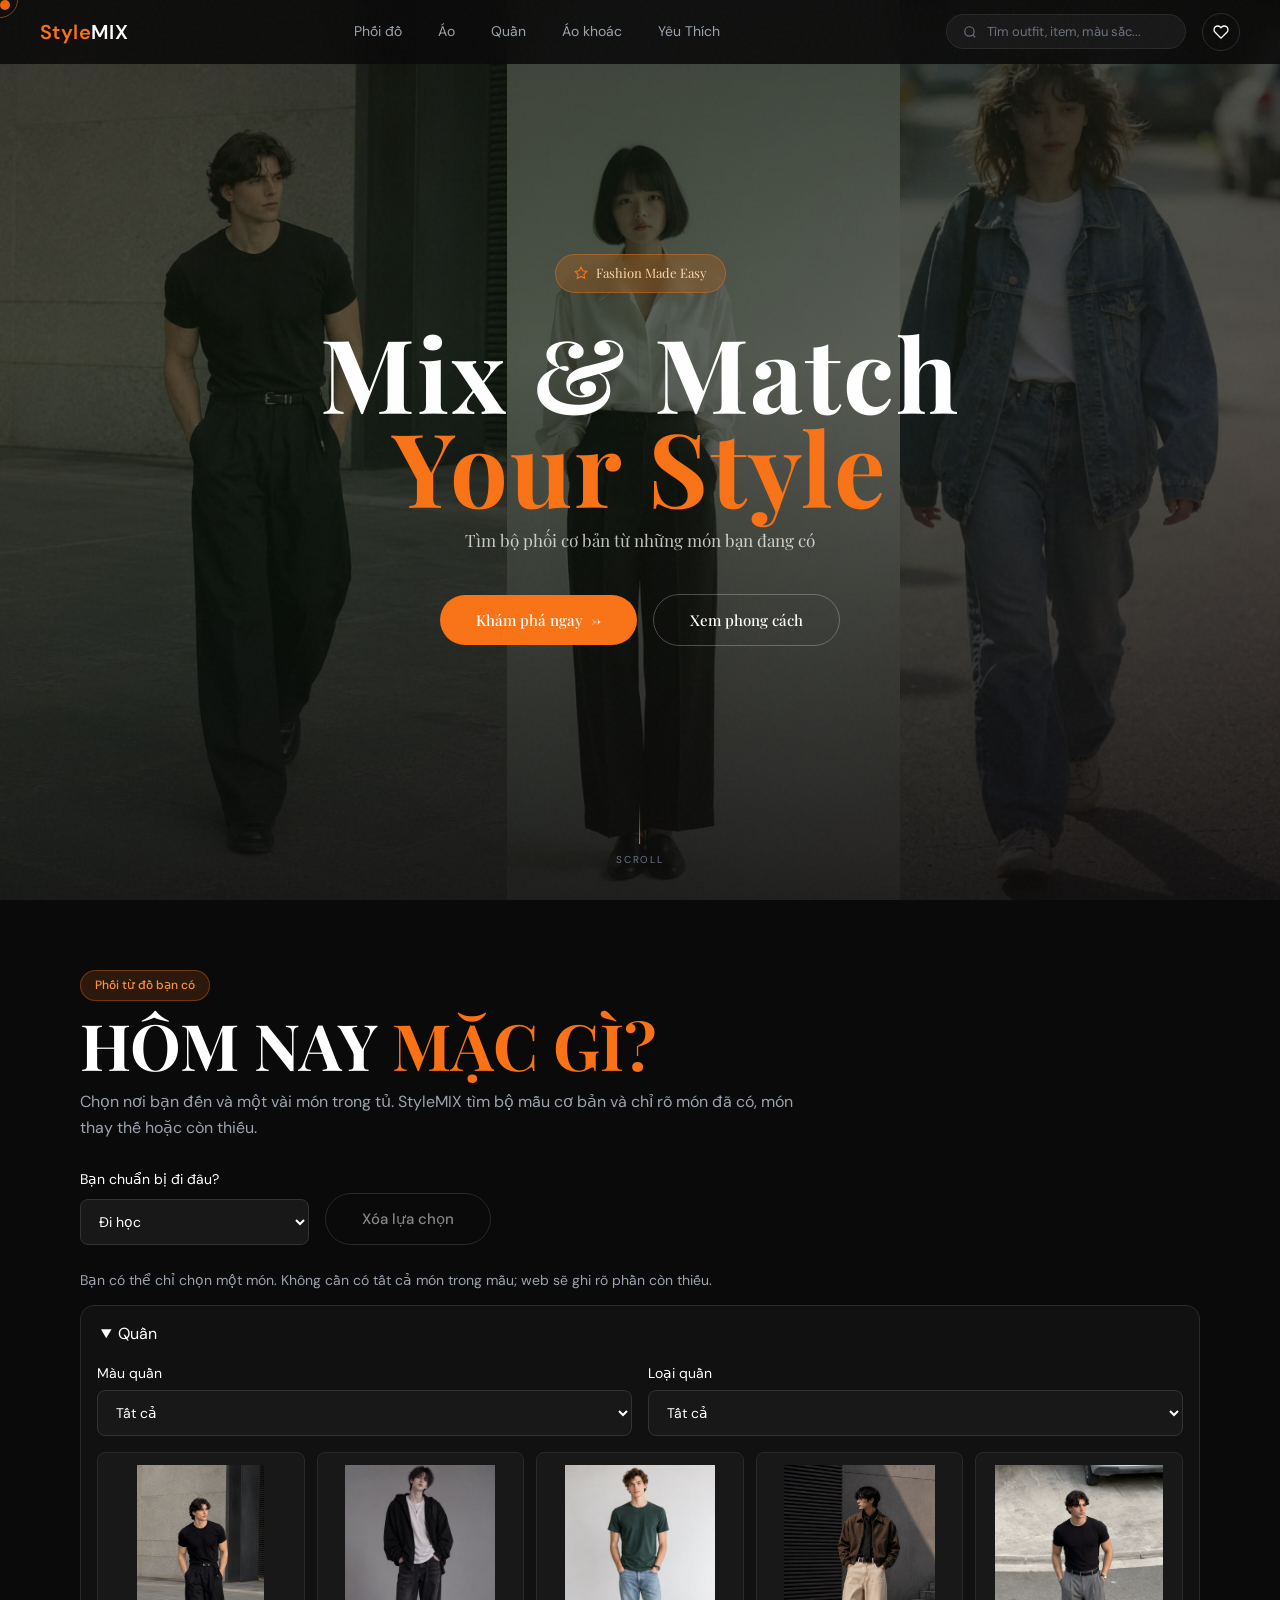
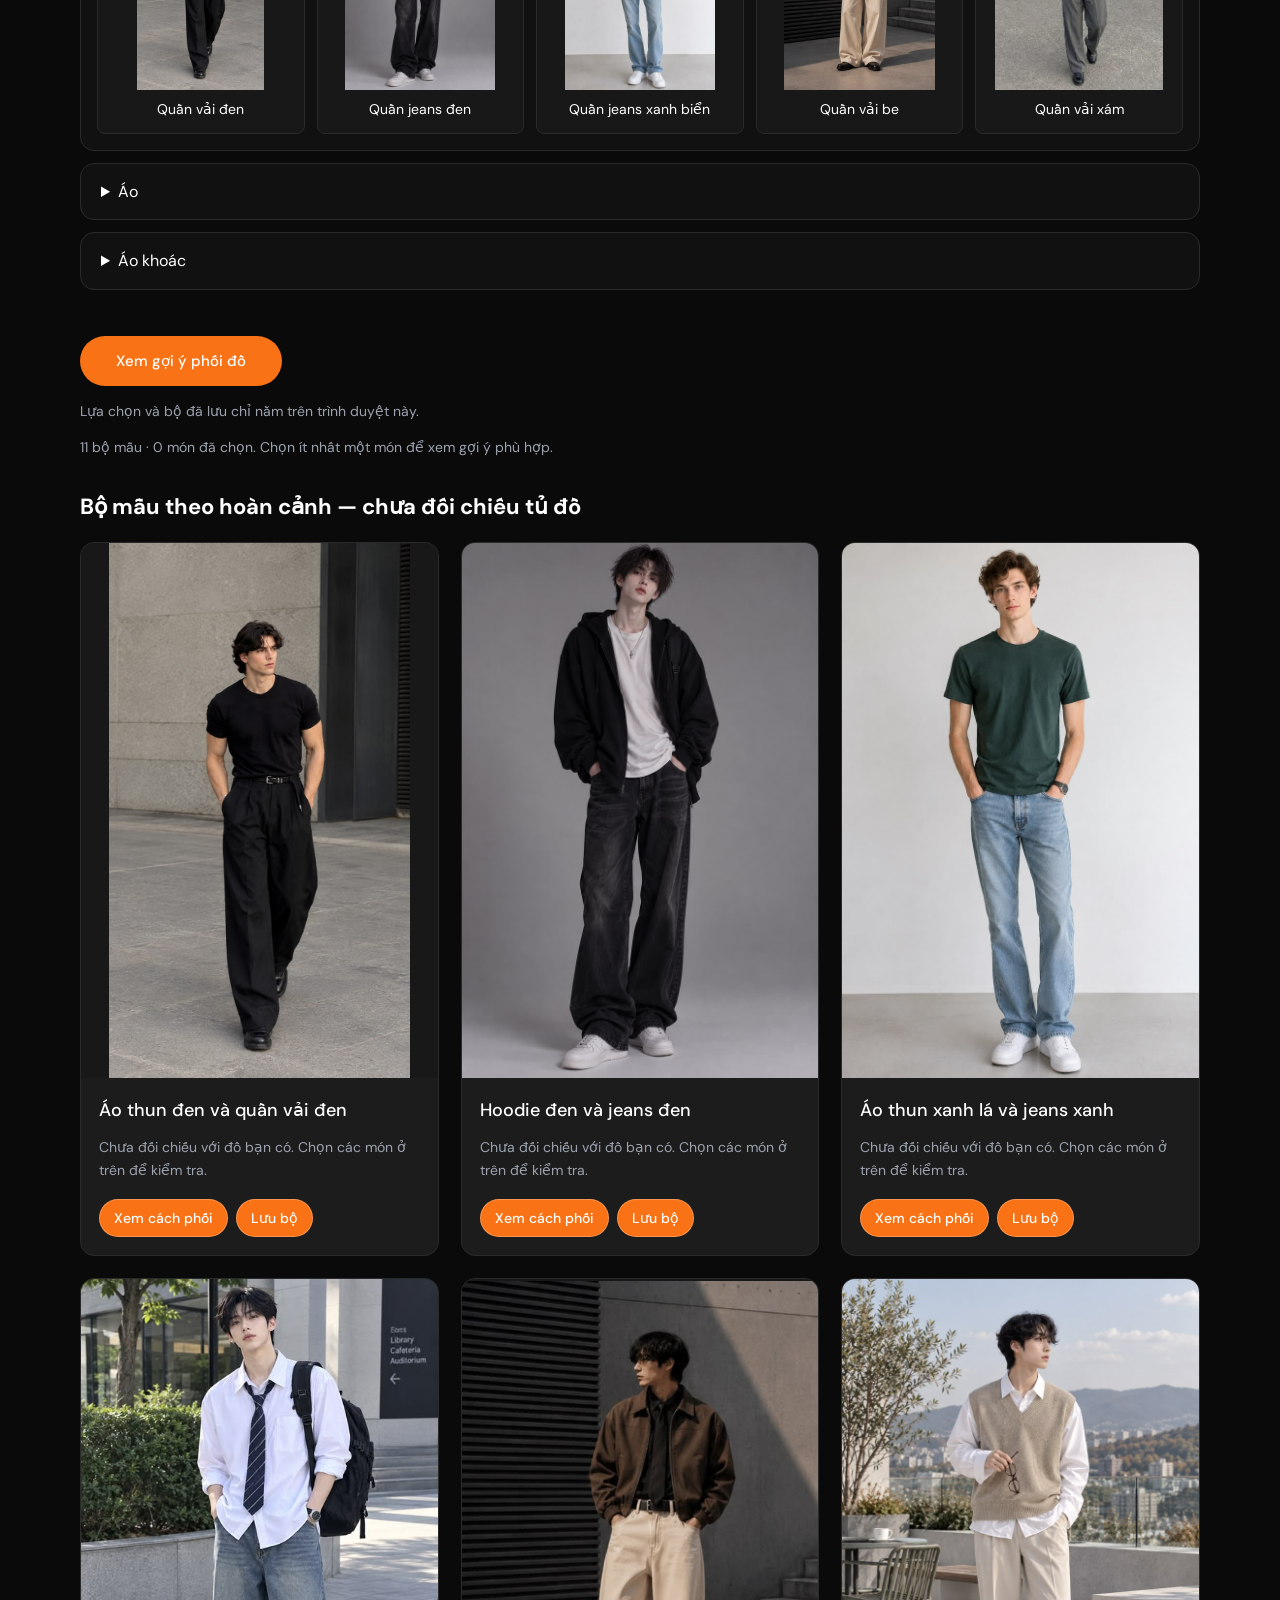
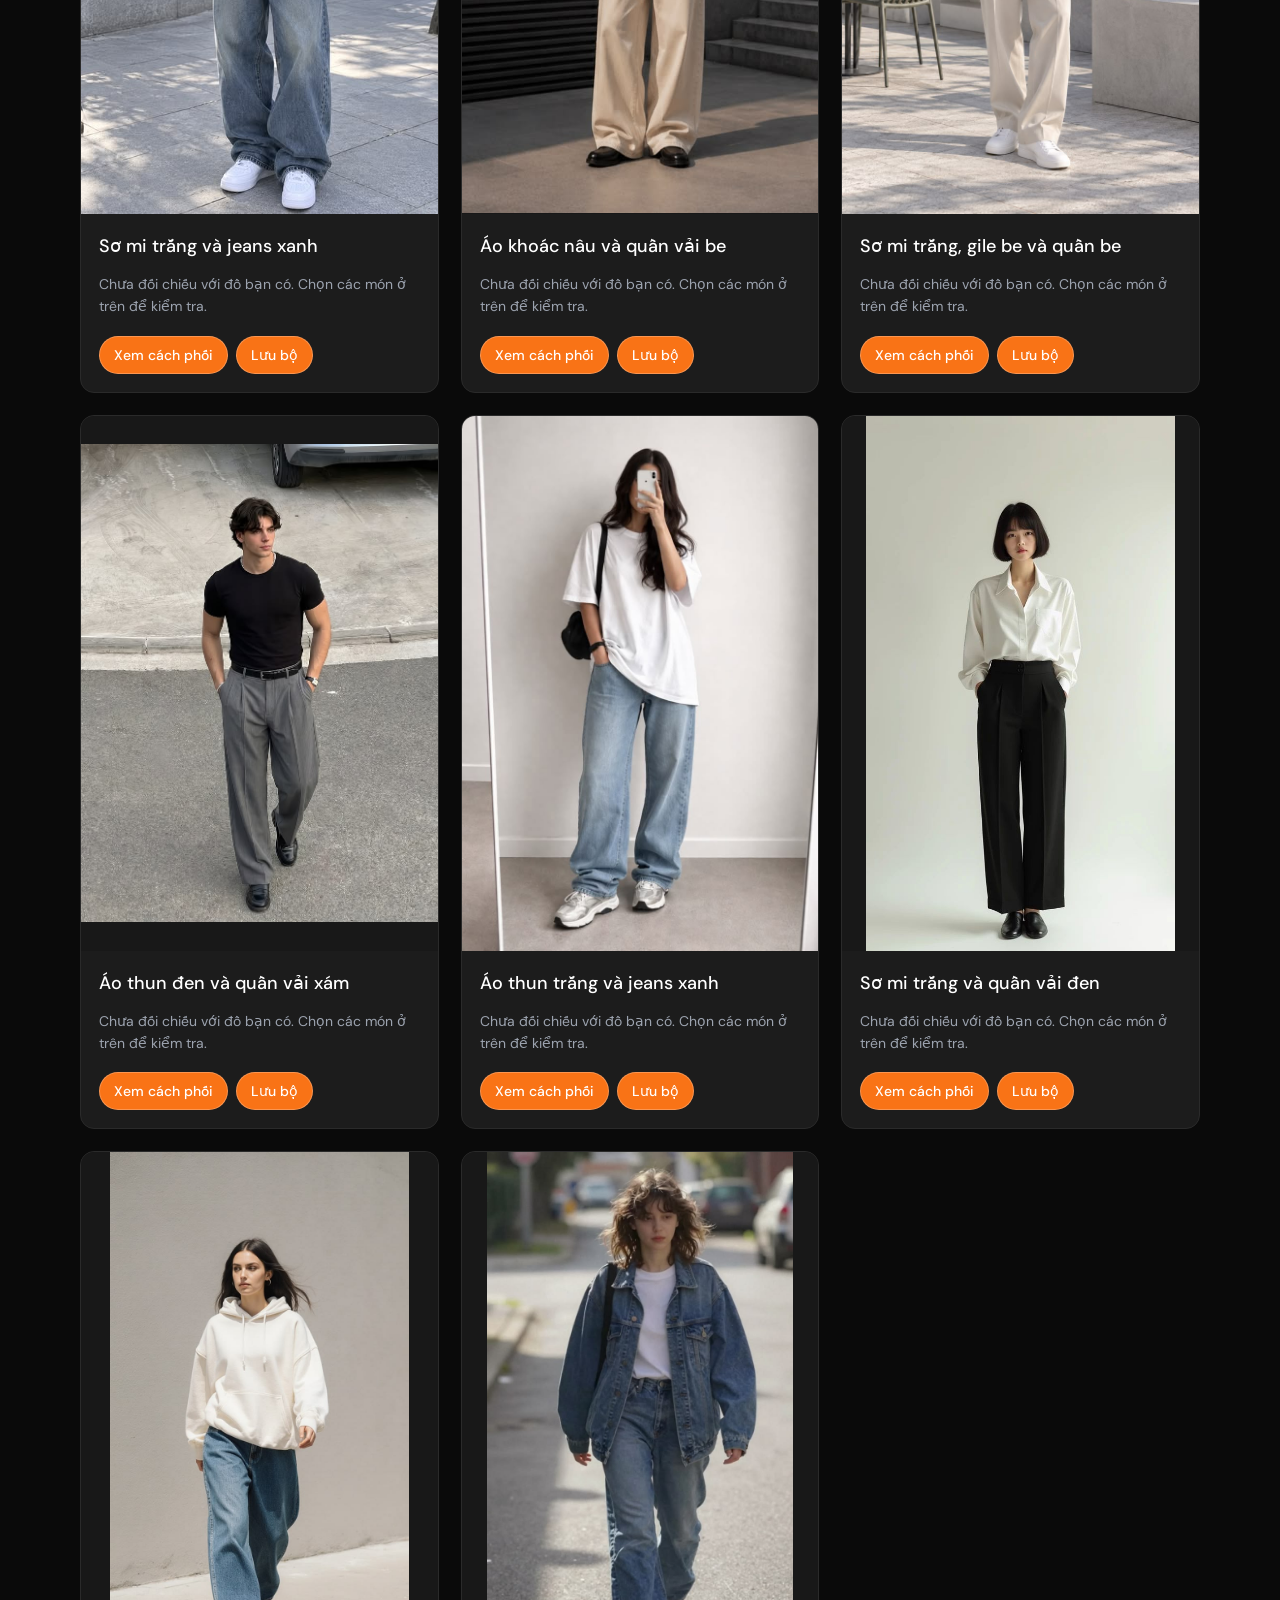
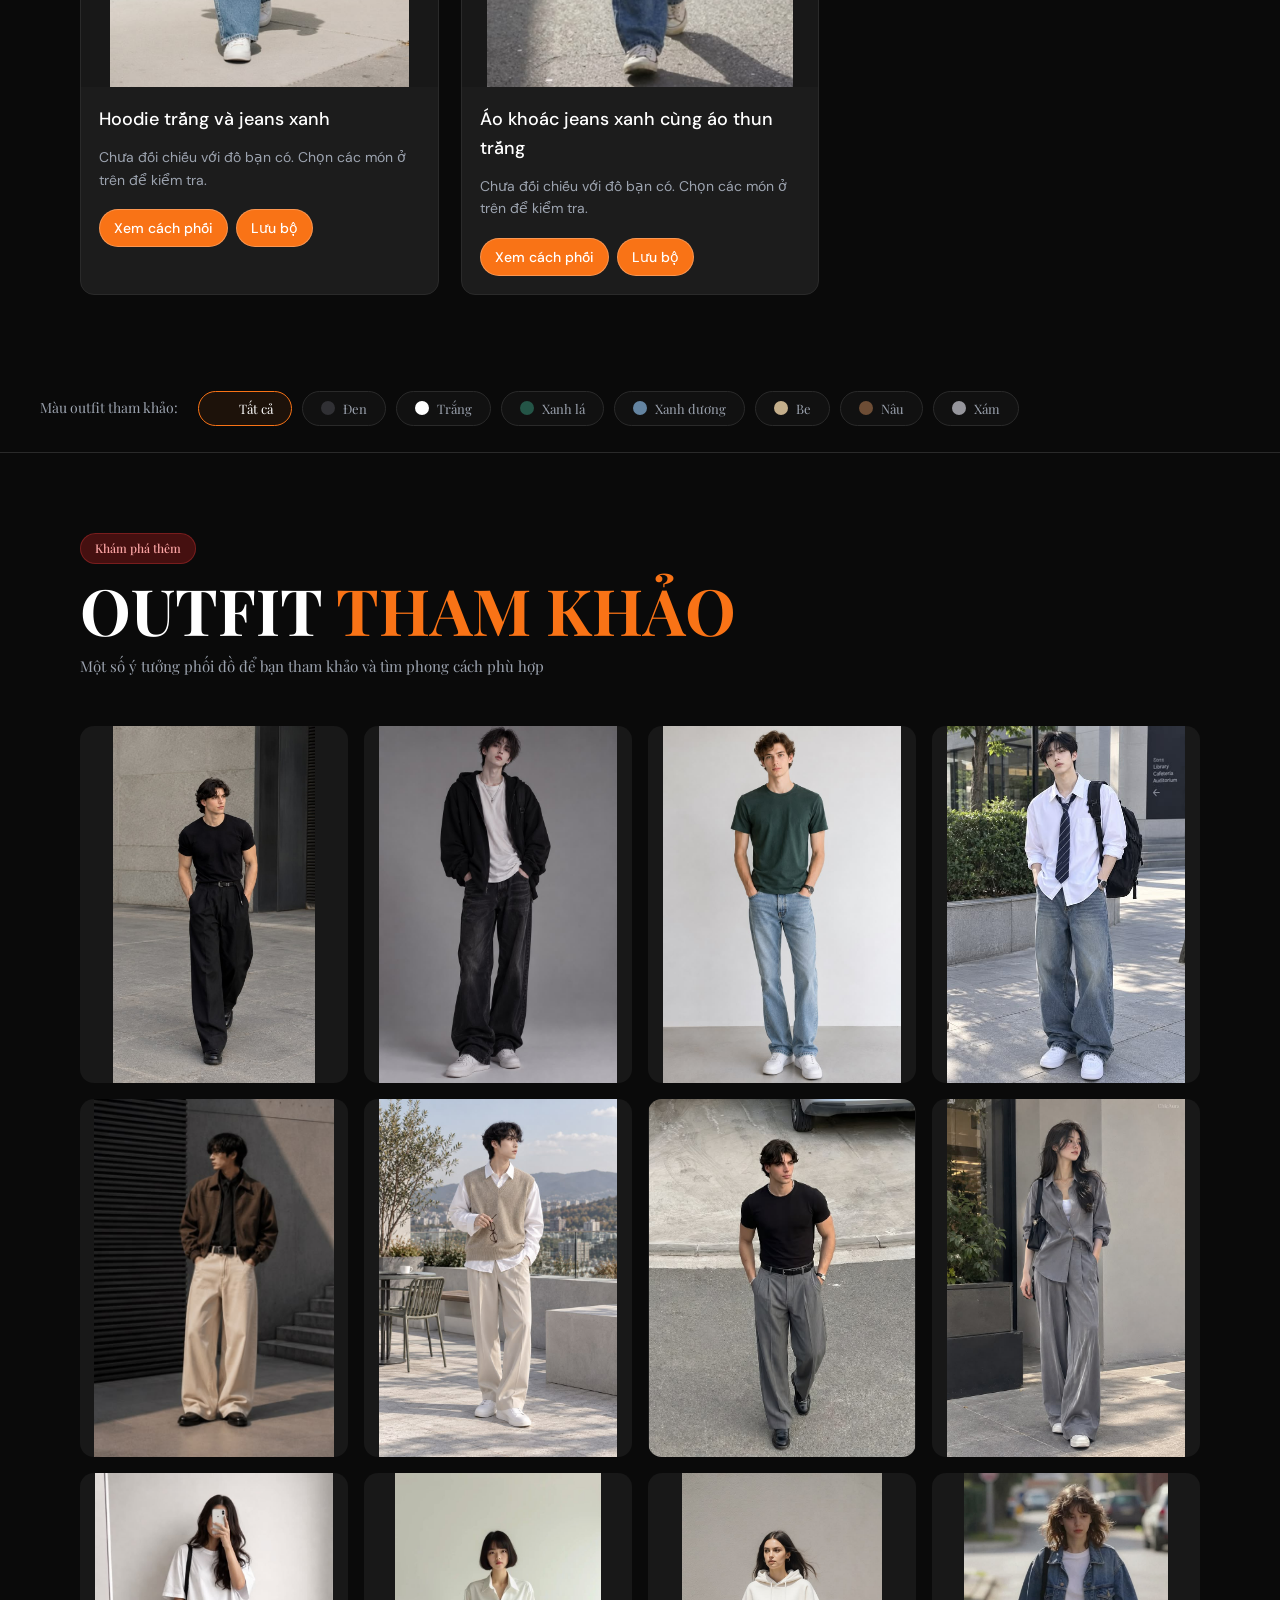
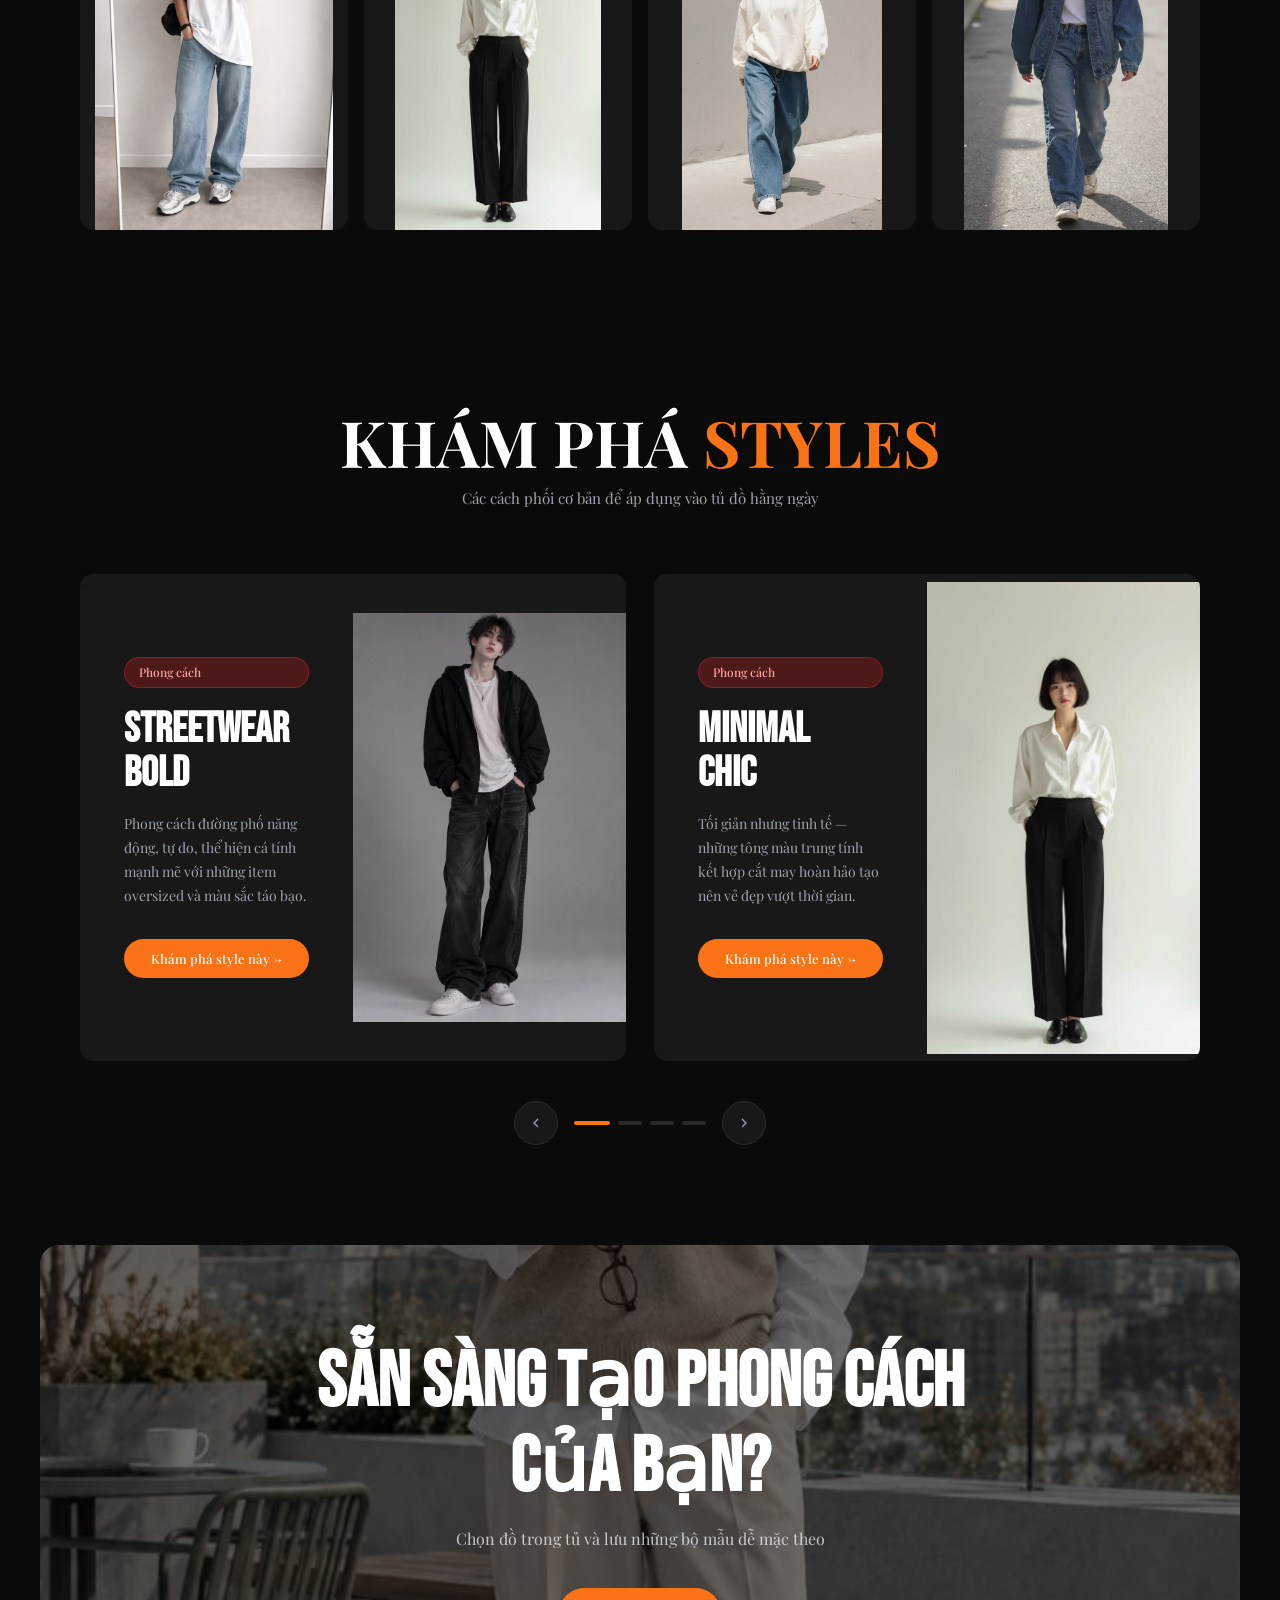
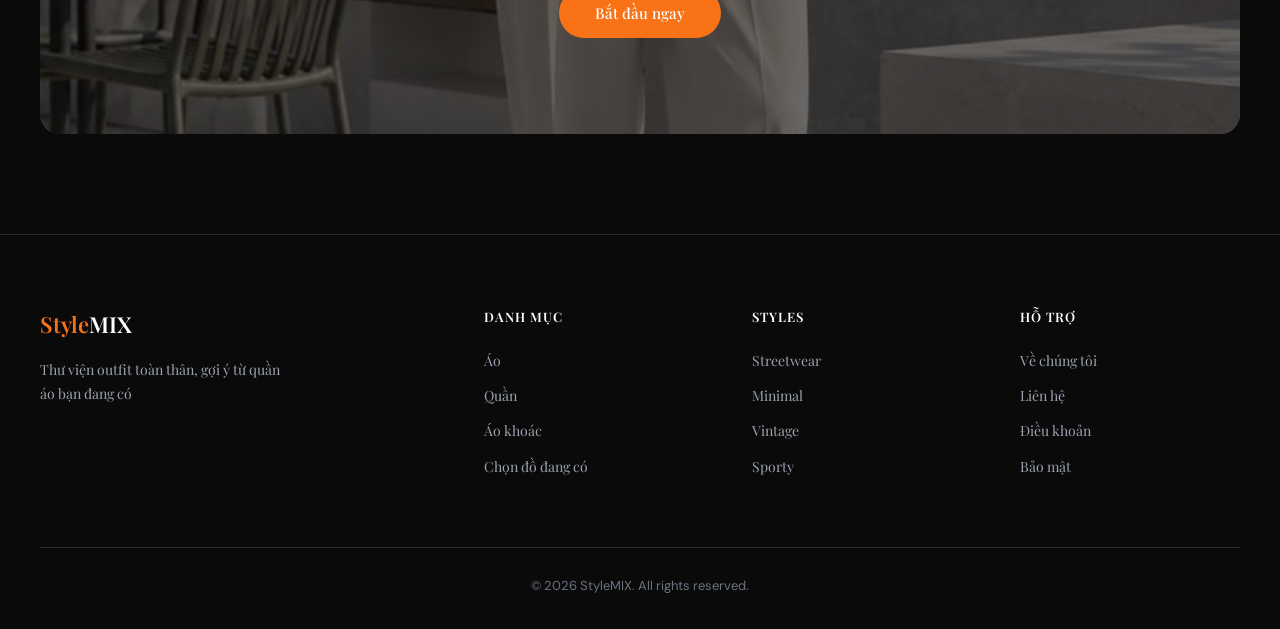
==== commit 82cac964: "feat: release StyleMIX with full-body photo library and reviewed image labels" ====
--- a/index.html
+++ b/index.html
@@ -3,15 +3,15 @@
 <head>
   <meta charset="UTF-8"/>
   <meta name="viewport" content="width=device-width, initial-scale=1.0"/>
-  <title>STYLEMIX — Mix &amp; Match Your Style</title>
+  <title>StyleMIX — Phối từ đồ bạn có</title>
   <link rel="preconnect" href="https://fonts.googleapis.com"/>
   <link rel="preconnect" href="https://fonts.gstatic.com" crossorigin/>
   <link href="https://fonts.googleapis.com/css2?family=Bebas+Neue&family=Playfair+Display:ital,wght@0,400;0,700;1,400&family=DM+Sans:ital,wght@0,300;0,400;0,500;0,600;1,300&display=swap" rel="stylesheet"/>
-  <link rel="stylesheet" href="./assets/css/global.css"/>
-  <link rel="stylesheet" href="./assets/css/home.css"/>
-  <link rel="stylesheet" href="./assets/css/wardrobe.css"/>
+  <link rel="stylesheet" href="./assets/css/global.css?v=20261126"/>
+  <link rel="stylesheet" href="./assets/css/home.css?v=20261126"/>
+  <link rel="stylesheet" href="./assets/css/wardrobe.css?v=20261126"/>
   <meta name="description" content="Tìm bộ phối mẫu cơ bản từ những món bạn có. Gợi ý rõ đồ đã có, món thay thế và phần còn thiếu cho đi học, công sở hoặc đi chơi."/>
-  <meta property="og:title" content="STYLEMIX — Mix &amp; Match Your Style"/>
+  <meta property="og:title" content="StyleMIX — Mix &amp; Match Your Style"/>
   <meta property="og:description" content="Tìm bộ phối mẫu cơ bản từ những món bạn có. Gợi ý rõ đồ đã có, món thay thế và phần còn thiếu cho đi học, công sở hoặc đi chơi."/>
   <meta property="og:type" content="website"/>
   <meta property="og:image" content="https://ducminhho106.github.io/Outfit-Styling-Website/assets/illustrations/social-preview.png"/>
@@ -49,13 +49,13 @@
 
   <nav class="nav" id="navbar">
     <a class="nav__logo" href="index.html">
-      <span class="nav__logo-style">STYLE</span><span class="nav__logo-mix">MIX</span>
+      <span class="nav__logo-style">Style</span><span class="nav__logo-mix">MIX</span>
     </a>
     <div class="nav__links">
       <a href="./index.html#wardrobe">Phối đồ</a>
       <a href="./ao.html">Áo</a>
       <a href="./quan.html">Quần</a>
-      <a href="./phu-kien.html">Phụ kiện</a>
+      <a href="./ao-khoac.html">Áo khoác</a>
 
             <a href="./yeu-thich.html">Yêu Thích</a>
     </div>
@@ -83,7 +83,7 @@
       <p class="hero__sub reveal" style="transition-delay:.22s">Tìm bộ phối cơ bản từ những món bạn đang có</p>
       <div class="hero__ctas reveal" style="transition-delay:.32s">
         <button class="btn btn--primary" onclick="document.getElementById('wardrobe').scrollIntoView({behavior:'smooth'})"><span>Khám phá ngay</span><span>→</span></button>
-        <button class="btn btn--ghost" onclick="document.getElementById('trending').scrollIntoView({behavior:'smooth'})">Xem trending</button>
+        <button class="btn btn--ghost" onclick="document.getElementById('trending').scrollIntoView({behavior:'smooth'})">Xem phong cách</button>
       </div>
     </div>
     <div class="hero__scroll"><div class="hero__scroll-line"></div>Scroll</div>
@@ -93,7 +93,7 @@
     <div class="section-inner">
       <div class="wardrobe__header"><span class="tag tag--orange">Phối từ đồ bạn có</span>
         <h2 class="section-title" id="wardrobeTitle">Hôm nay <span class="accent">mặc gì?</span></h2>
-        <p>Chọn nơi bạn đến và một vài món trong tủ. StyleMix tìm bộ mẫu cơ bản và chỉ rõ món đã có, món thay thế hoặc còn thiếu.</p>
+        <p>Chọn nơi bạn đến và một vài món trong tủ. StyleMIX tìm bộ mẫu cơ bản và chỉ rõ món đã có, món thay thế hoặc còn thiếu.</p>
       </div>
       <div class="wardrobe__controls">
         <label for="outfitOccasion">Bạn chuẩn bị đi đâu?<select id="outfitOccasion"><option value="school">Đi học</option><option value="work">Đi làm</option><option value="presentation">Thuyết trình / phỏng vấn</option><option value="social">Đi chơi</option></select></label>
@@ -112,14 +112,7 @@
   <section class="color-filter">
     <div class="color-filter__inner reveal">
       <span class="color-filter__label">Màu outfit tham khảo:</span>
-      <div class="color-filter__pills">
-        <button class="color-pill active" onclick="filterColor(this,'all')"><div class="color-dot" style="background:transparent;border:1.5px solid #666"></div>Tất cả</button>
-        <button class="color-pill" onclick="filterColor(this,'white')"><div class="color-dot" style="background:#fff;border:1px solid #555"></div>Trắng</button>
-        <button class="color-pill" onclick="filterColor(this,'red')"><div class="color-dot" style="background:#EF4444"></div>Đỏ</button>
-        <button class="color-pill" onclick="filterColor(this,'orange')"><div class="color-dot" style="background:#F97316"></div>Cam</button>
-        <button class="color-pill" onclick="filterColor(this,'blue')"><div class="color-dot" style="background:#3B82F6"></div>Xanh</button>
-        <button class="color-pill" onclick="filterColor(this,'brown')"><div class="color-dot" style="background:#92400E"></div>Nâu</button>
-      </div>
+      <div class="color-filter__pills" id="homeColorPills"></div>
     </div>
   </section>
 
@@ -138,26 +131,26 @@
   <section class="trending" id="trending">
     <div class="section-inner">
       <div class="trending__header reveal">
-        <h2 class="section-title">Trending <span class="accent">Styles</span></h2>
-        <p class="trending__sub">Khám phá các phong cách thời trang đang làm mưa làm gió</p>
+        <h2 class="section-title">Khám phá <span class="accent">Styles</span></h2>
+        <p class="trending__sub">Các cách phối cơ bản để áp dụng vào tủ đồ hằng ngày</p>
       </div>
       <div class="trending__slider reveal">
         <div class="trending__track" id="trendingTrack">
           <div class="trending__slide" id="style-streetwear">
-            <div class="slide__content"><span class="tag tag--red">Trending</span><h3 class="slide__title">STREETWEAR<br/>BOLD</h3><p class="slide__desc">Phong cách đường phố năng động, tự do, thể hiện cá tính mạnh mẽ với những item oversized và màu sắc táo bạo.</p><button class="btn btn--sm" onclick="openStyleModal('streetwear')">Khám phá style này →</button></div>
-            <div class="slide__img"><img src="https://cdn.tcdulichtphcm.vn/upload/4-2024/images/2024-11-28/1732785817-gu-thoi-trang-cua-son-tung-11.jpg" alt="Streetwear" loading="lazy"/></div>
+            <div class="slide__content"><span class="tag tag--red">Phong cách</span><h3 class="slide__title">STREETWEAR<br/>BOLD</h3><p class="slide__desc">Phong cách đường phố năng động, tự do, thể hiện cá tính mạnh mẽ với những item oversized và màu sắc táo bạo.</p><button class="btn btn--sm" onclick="openStyleModal('streetwear')">Khám phá style này →</button></div>
+            <div class="slide__img"><img src="./assets/photos/black-jeans-hoodie.jpg" alt="Streetwear" loading="lazy"/></div>
           </div>
           <div class="trending__slide" id="style-minimal">
-            <div class="slide__content"><span class="tag tag--red">Trending</span><h3 class="slide__title">MINIMAL<br/>CHIC</h3><p class="slide__desc">Tối giản nhưng tinh tế — những tông màu trung tính kết hợp cắt may hoàn hảo tạo nên vẻ đẹp vượt thời gian.</p><button class="btn btn--sm" onclick="openStyleModal('minimal')">Khám phá style này →</button></div>
-            <div class="slide__img"><img src="https://www.stylebysavina.com/wp-content/uploads/2023/09/minimal-style.jpg" alt="Minimal" loading="lazy"/></div>
+            <div class="slide__content"><span class="tag tag--red">Phong cách</span><h3 class="slide__title">MINIMAL<br/>CHIC</h3><p class="slide__desc">Tối giản nhưng tinh tế — những tông màu trung tính kết hợp cắt may hoàn hảo tạo nên vẻ đẹp vượt thời gian.</p><button class="btn btn--sm" onclick="openStyleModal('minimal')">Khám phá style này →</button></div>
+            <div class="slide__img"><img src="./assets/photos/white-shirt-black-trousers.jpg" alt="Minimal" loading="lazy"/></div>
           </div>
           <div class="trending__slide" id="style-vintage">
-            <div class="slide__content"><span class="tag tag--red">Trending</span><h3 class="slide__title">VINTAGE<br/>REVIVAL</h3><p class="slide__desc">Phong cách vintage hoài cổ trở lại mạnh mẽ với các hoạ tiết retro và chất liệu denim cổ điển đầy cuốn hút.</p><button class="btn btn--sm" onclick="openStyleModal('vintage')">Khám phá style này →</button></div>
-            <div class="slide__img"><img src="https://media.routine.vn/prod/media/phong-cach-vintage-la-gi-2.webp" alt="Vintage" loading="lazy"/></div>
+            <div class="slide__content"><span class="tag tag--red">Phong cách</span><h3 class="slide__title">VINTAGE<br/>REVIVAL</h3><p class="slide__desc">Phong cách vintage hoài cổ trở lại mạnh mẽ với các hoạ tiết retro và chất liệu denim cổ điển đầy cuốn hút.</p><button class="btn btn--sm" onclick="openStyleModal('vintage')">Khám phá style này →</button></div>
+            <div class="slide__img"><img src="./assets/photos/beige-trousers-brown-jacket.jpg" alt="Vintage" loading="lazy"/></div>
           </div>
           <div class="trending__slide" id="style-sporty">
-            <div class="slide__content"><span class="tag tag--red">Trending</span><h3 class="slide__title">SPORTY<br/>LUXE</h3><p class="slide__desc">Kết hợp giữa phong cách thể thao hiện đại và luxury fashion — năng động nhưng vẫn sang trọng mọi lúc mọi nơi.</p><button class="btn btn--sm" onclick="openStyleModal('sporty')">Khám phá style này →</button></div>
-            <div class="slide__img"><img src="https://down-vn.img.susercontent.com/file/vn-11134207-7r98o-m0bd0srefogf1f.webp" alt="Sporty" loading="lazy"/></div>
+            <div class="slide__content"><span class="tag tag--red">Phong cách</span><h3 class="slide__title">SPORTY<br/>LUXE</h3><p class="slide__desc">Kết hợp giữa phong cách thể thao hiện đại và luxury fashion — năng động nhưng vẫn sang trọng mọi lúc mọi nơi.</p><button class="btn btn--sm" onclick="openStyleModal('sporty')">Khám phá style này →</button></div>
+            <div class="slide__img"><img src="./assets/photos/white-hoodie-blue-jeans.jpg" alt="Sporty" loading="lazy"/></div>
           </div>
         </div>
       </div>
@@ -181,21 +174,22 @@
   <footer class="footer" style="margin-top:100px">
     <div class="footer__inner">
       <div class="footer__grid reveal">
-        <div><div class="footer__logo"><span class="accent">STYLE</span>MIX</div><p class="footer__tagline">Nền tảng phối đồ hiện đại dành cho người trẻ yêu thích thời trang</p></div>
-        <div class="footer__col"><h4>Danh mục</h4><a href="./ao.html">Áo</a><a href="./quan.html">Quần</a><a href="./phu-kien.html">Phụ kiện</a><a href="./index.html#wardrobe">Giày dép</a></div>
+        <div><div class="footer__logo"><span class="accent">Style</span>MIX</div><p class="footer__tagline">Thư viện outfit toàn thân, gợi ý từ quần áo bạn đang có</p></div>
+        <div class="footer__col"><h4>Danh mục</h4><a href="./ao.html">Áo</a><a href="./quan.html">Quần</a><a href="./ao-khoac.html">Áo khoác</a><a href="./index.html#wardrobe">Chọn đồ đang có</a></div>
         <div class="footer__col"><h4>Styles</h4><a href="./index.html#style-streetwear">Streetwear</a><a href="./index.html#style-minimal">Minimal</a><a href="./index.html#style-vintage">Vintage</a><a href="./index.html#style-sporty">Sporty</a></div>
         <div class="footer__col"><h4>Hỗ trợ</h4><a href="./thong-tin.html#about">Về chúng tôi</a><a href="./thong-tin.html#contact">Liên hệ</a><a href="./thong-tin.html#usage">Điều khoản</a><a href="./thong-tin.html#privacy">Bảo mật</a></div>
       </div>
-      <div class="footer__bottom">© 2026 StyleMix. All rights reserved.</div>
+      <div class="footer__bottom">© 2026 StyleMIX. All rights reserved.</div>
     </div>
   </footer>
 
-  <script src="./assets/js/catalog-filter.js"></script>
-  <script src="./assets/js/outfit-storage.js"></script>
-  <script src="./assets/js/global.js"></script>
-  <script src="./assets/js/home.js"></script>
-  <script src="./assets/js/outfit-data.js"></script>
-  <script src="./assets/js/outfit-matcher.js"></script>
-  <script src="./assets/js/outfit-picker.js"></script>
+  <script src="./assets/js/catalog-filter.js?v=20261126"></script>
+  <script src="./assets/js/outfit-storage.js?v=20261126"></script>
+  <script src="./assets/js/global.js?v=20261126"></script>
+  <script src="./assets/js/home.js?v=20261126"></script>
+  <script src="./assets/js/admin-core.js?v=20261126"></script>
+  <script src="./assets/js/outfit-data.js?v=20261126"></script>
+  <script src="./assets/js/outfit-matcher.js?v=20261126"></script>
+  <script src="./assets/js/outfit-picker.js?v=20261126"></script>
 </body>
 </html>
--- a/assets/css/global.css
+++ b/assets/css/global.css
@@ -633,13 +633,16 @@
 .modal__img {
     border-radius: var(--radius-lg) 0 0 var(--radius-lg);
     overflow: hidden;
-    min-height: 480px;
+    min-height: 0;
+    display: flex;
+    align-items: center;
 }
 
 .modal__img img {
     width: 100%;
-    height: 100%;
-    object-fit: cover;
+    height: auto;
+    max-height: 75vh;
+    object-fit: contain;
 }
 
 .modal__body {
@@ -797,7 +800,7 @@
 
     .modal__img {
         border-radius: var(--radius-lg) var(--radius-lg) 0 0;
-        min-height: 320px;
+        min-height: 0;
     }
 }
 
--- a/assets/css/home.css
+++ b/assets/css/home.css
@@ -24,7 +24,7 @@
     content: '';
     position: absolute;
     inset: 0;
-    background: url('https://assets.vogue.com/photos/615cb9788b6ad31d46ef2976/master/w_2560%2Cc_limit/00_story.jpg') center / cover no-repeat;
+    background: url('../photos/black-trousers.jpg') left center / auto 100% no-repeat, url('../photos/white-shirt-black-trousers.jpg') center / auto 100% no-repeat, url('../photos/blue-denim-jacket.jpg') right center / auto 100% no-repeat;
     opacity: 0.35;
 }
 
@@ -346,7 +346,7 @@
 .cta-banner__bg {
     position: absolute;
     inset: 0;
-    background: url('https://images.unsplash.com/photo-1483985988355-763728e1935b?w=1400&q=80') center / cover no-repeat;
+    background: url('../photos/beige-trousers-vest.jpg') center / cover no-repeat;
 }
 
 .cta-banner__bg::after {
--- a/assets/css/wardrobe.css
+++ b/assets/css/wardrobe.css
@@ -7,13 +7,13 @@
 .wardrobe select{background:var(--color-bg-3);color:var(--color-text);border:1px solid var(--color-border-light);border-radius:var(--radius-sm);font:inherit;padding:12px 34px 12px 14px;min-width:220px;max-width:100%}
 .picker-group{border:1px solid var(--color-border);border-radius:var(--radius-md);margin:12px 0;background:var(--color-bg-2)}
 .picker-group summary{cursor:pointer;padding:15px 20px;font-size:16px}
-.picker-items{display:grid;grid-template-columns:repeat(auto-fill,minmax(130px,1fr));gap:12px;padding:0 16px 16px}
+.picker-items{display:grid;grid-template-columns:repeat(auto-fit,minmax(145px,1fr));gap:12px;padding:0 16px 16px}
 .picker-item{display:flex;flex-direction:column;align-items:center;justify-content:center;gap:8px;padding:12px 8px;background:var(--color-bg-3);border:1px solid var(--color-border);border-radius:var(--radius-sm);color:var(--color-text);font:inherit;font-size:14px;cursor:pointer}
-.picker-item img{width:70px;height:70px;object-fit:contain}.picker-item.active{border-color:var(--color-orange);background:rgba(249,115,22,.12)}
+.picker-item img{width:100%;height:225px;object-fit:contain}.picker-item.active{border-color:var(--color-orange);background:rgba(249,115,22,.12)}
 .selected-items{display:flex;flex-wrap:wrap;gap:8px;margin:18px 0;min-height:10px}.wardrobe-note{color:var(--color-text-muted);font-size:14px;margin:14px 0}
 #outfitResults{scroll-margin-top:85px}.result-heading{font-size:22px;margin:30px 0 18px}.template-grid{display:grid;grid-template-columns:repeat(3,minmax(0,1fr));gap:22px}
 .template-card{background:var(--color-bg-card);border:1px solid var(--color-border);border-radius:var(--radius-md);overflow:hidden}
-.template-card>img{width:100%;height:auto;aspect-ratio:660/410;object-fit:contain;background:var(--color-bg-3)}
+.template-card>img{width:100%;height:auto;aspect-ratio:2/3;object-fit:contain;background:var(--color-bg-3)}
 .template-card__body{padding:18px}.template-card h4{font-size:18px;font-weight:500;margin-bottom:12px}.template-card__note{font-size:14px;color:var(--color-text-muted);margin:8px 0}
 .template-card__actions{display:flex;flex-wrap:wrap;gap:8px;margin-top:18px}.template-card__actions .btn{font-size:14px;padding:9px 14px}
 .modal__guidance{font-size:14px;color:var(--color-text-muted);margin:14px 0}.modal__guidance p{margin:8px 0}.modal__guidance strong{color:var(--color-text)}
@@ -30,3 +30,7 @@
 .outfit-card__like{z-index:2}
 
 .session-favorites{background:var(--color-bg-2);color:var(--color-text);border:1px solid var(--color-border);border-radius:var(--radius-lg);margin:auto;padding:24px;width:min(760px,92vw);max-height:88vh;overflow:auto}.session-favorites::backdrop{background:rgba(0,0,0,.88)}.session-favorites>p,.session-favorites>button{margin:12px 0}.session-favorites article{margin:18px 0}
+.picker-filters{display:flex;gap:16px;flex-wrap:wrap;padding:0 16px 16px}.picker-filters label{display:grid;gap:6px;font-size:14px;flex:1;min-width:120px}.wardrobe .picker-filters select{min-width:0;width:100%}
+.category-type{background:var(--color-bg-3);color:var(--color-text);border:1px solid var(--color-border-light);border-radius:var(--radius-sm);font:inherit;padding:8px 12px;max-width:100%}.category-type-label{font-size:14px}.toolbar__inner{flex-wrap:wrap;gap:12px}
+.outfit-card__img,.slide__img img{object-fit:contain!important;background:var(--color-bg-3)}
+.modal__guidance a{color:var(--color-orange);text-decoration:underline}
